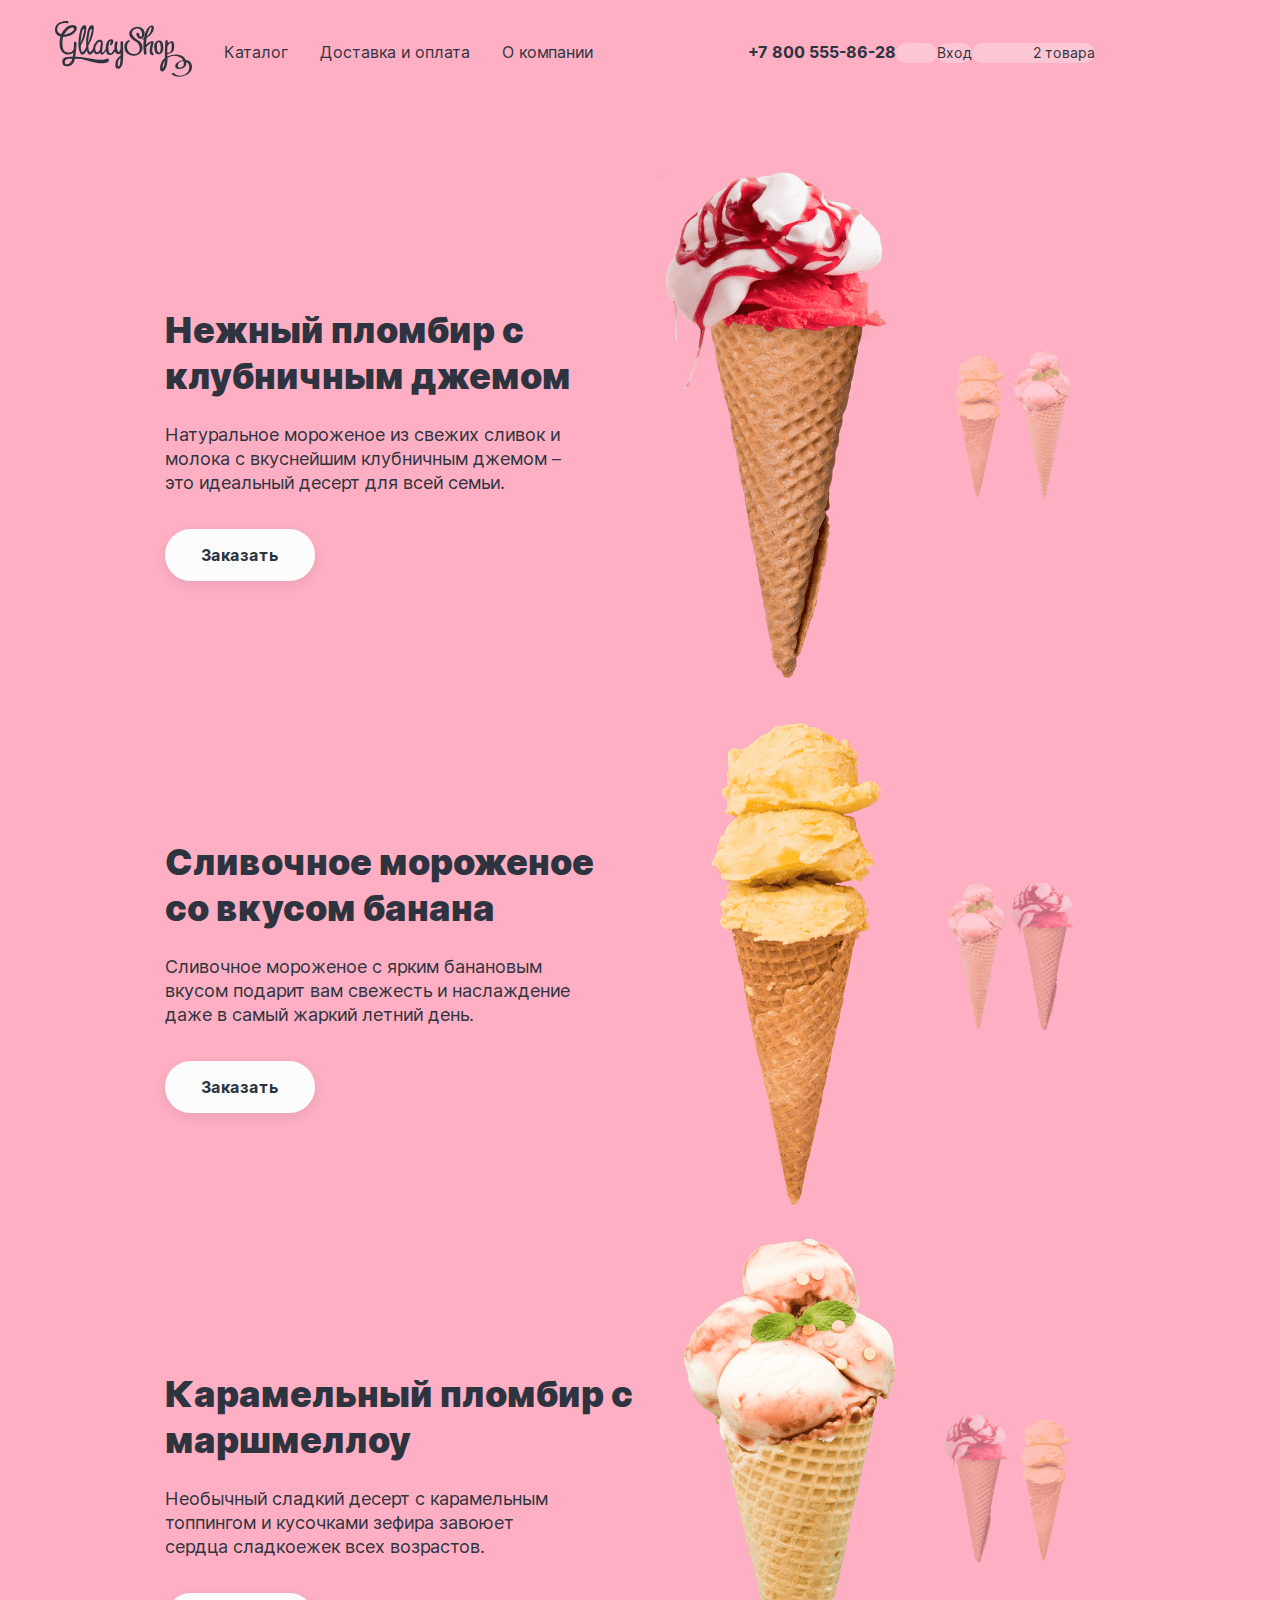
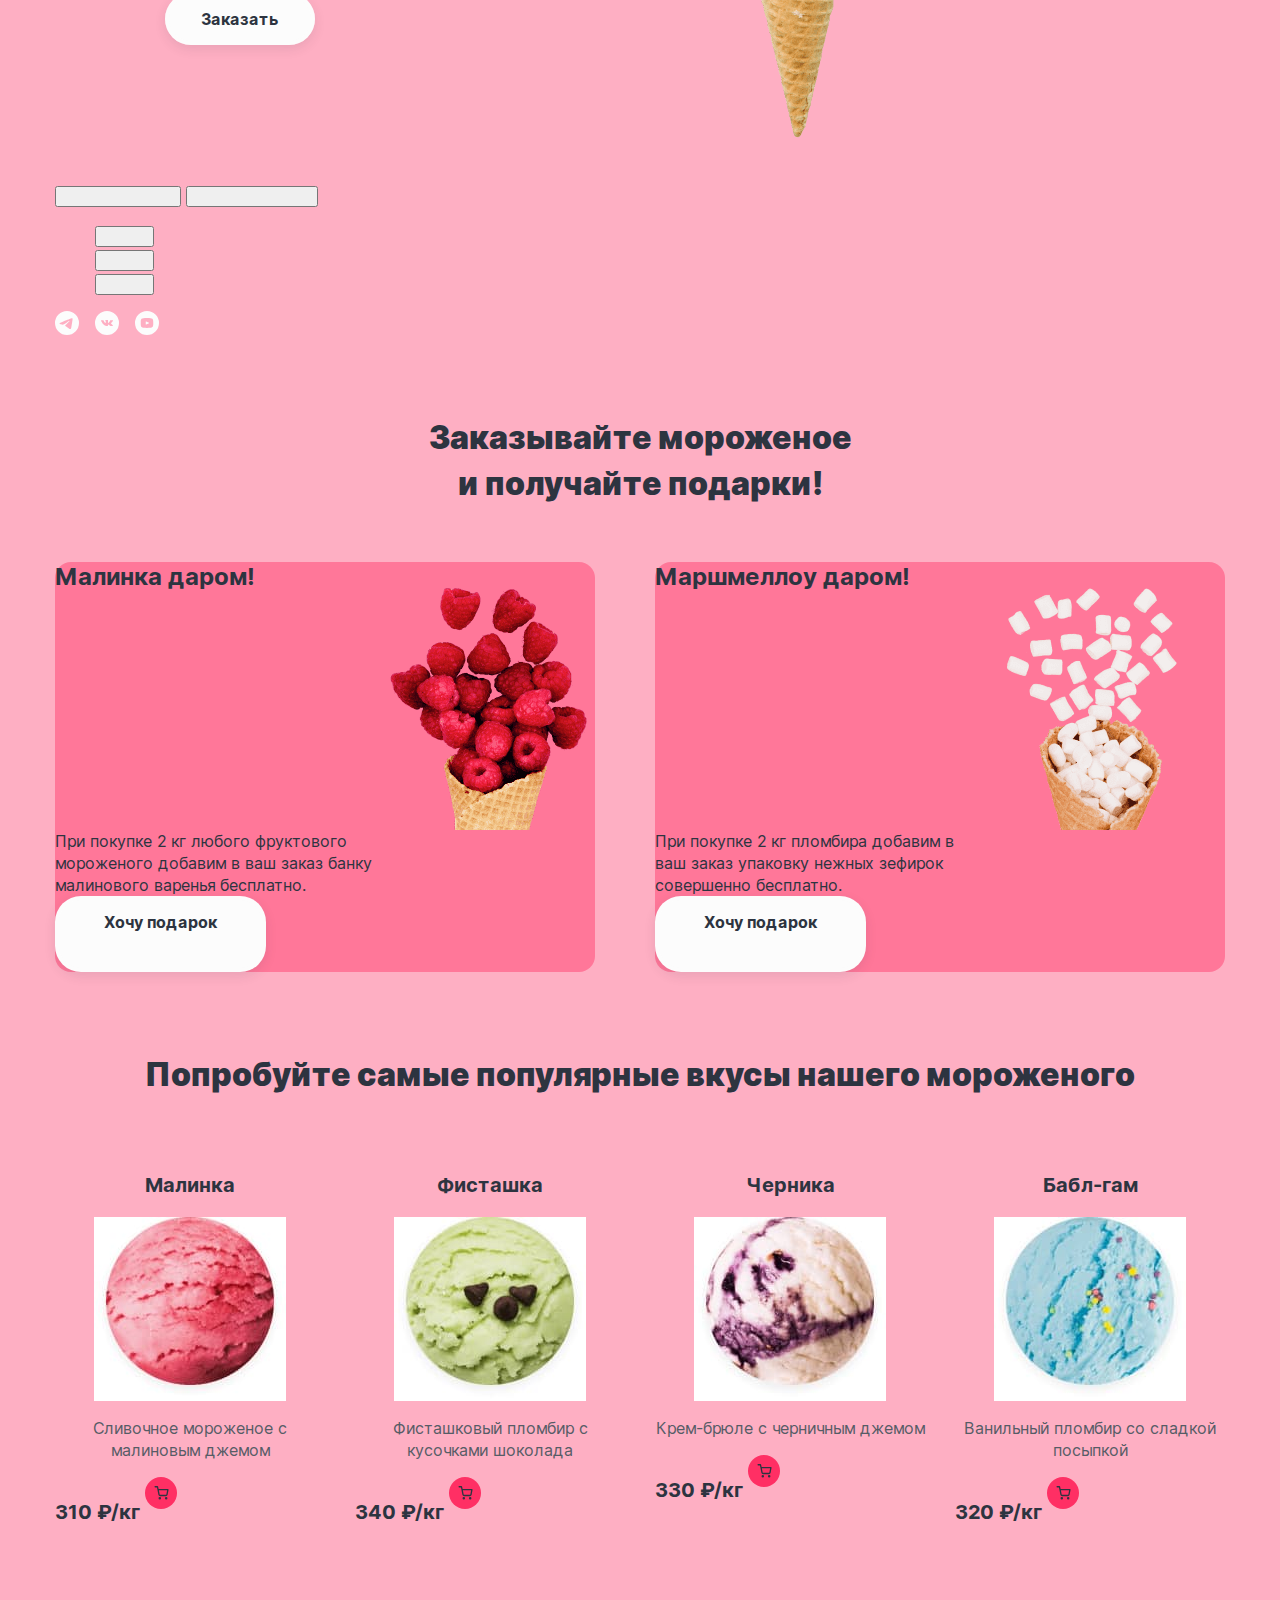
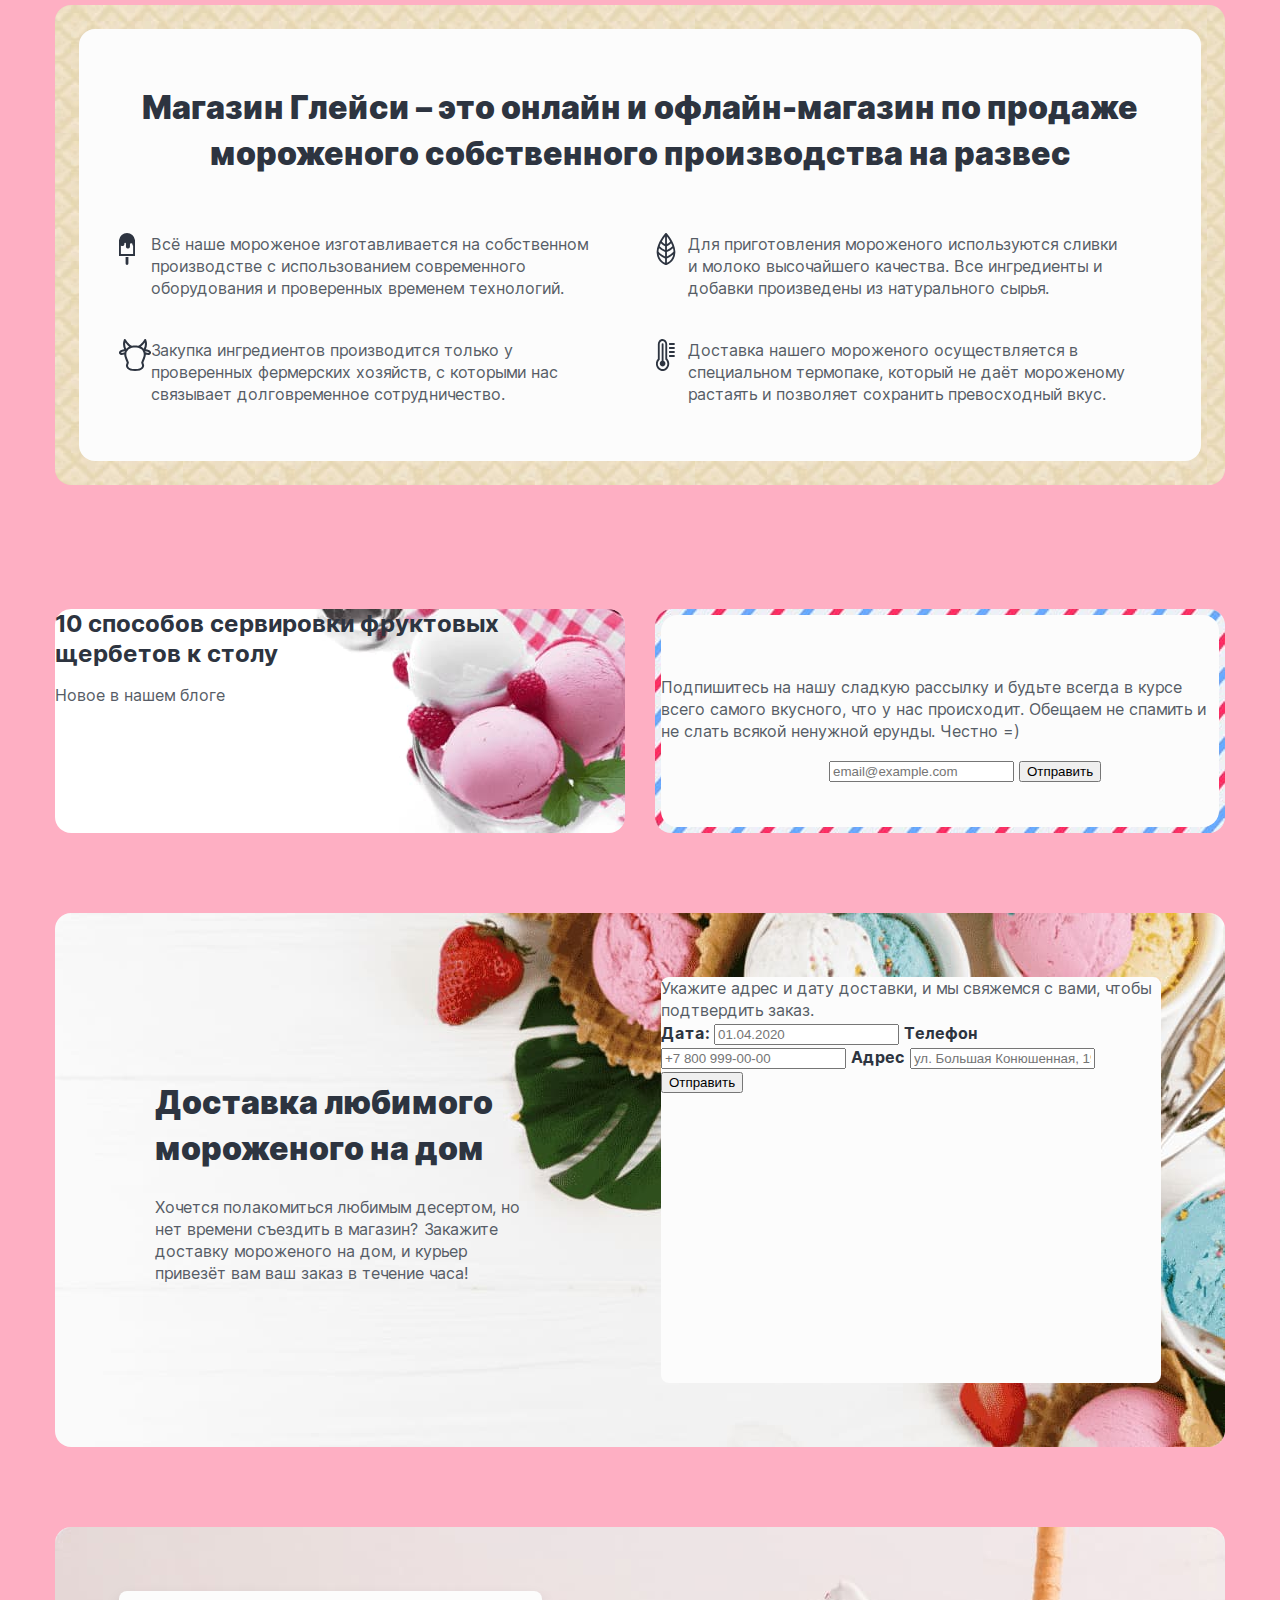
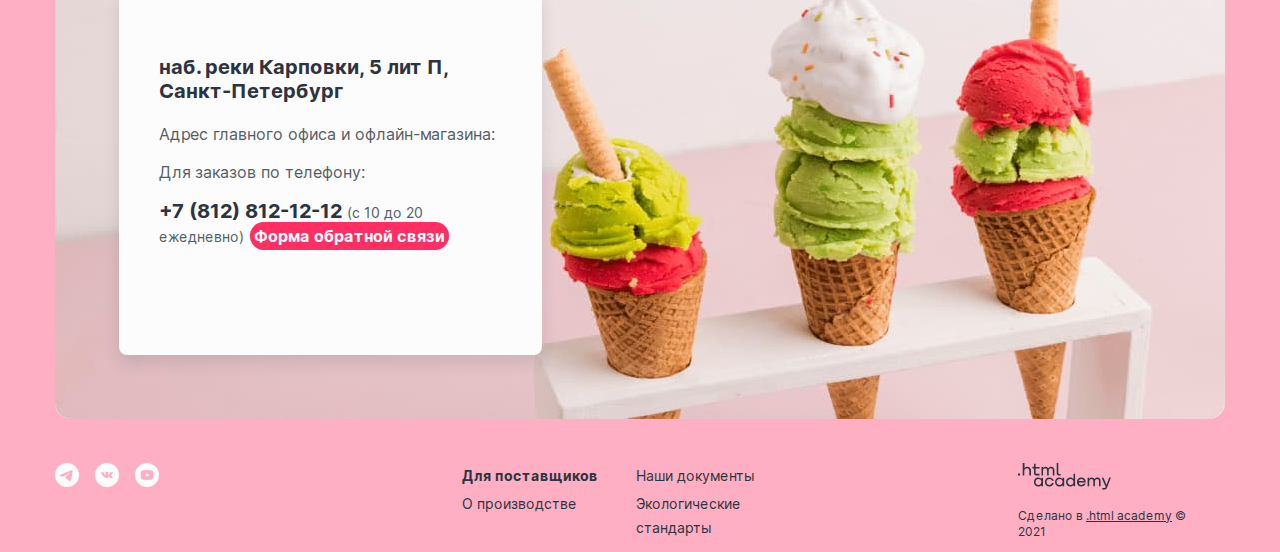
==== index.html @ a744c4bd "Merge pull request #6 from SofiaBolesta/master" ====
<!doctype html>
<html lang="ru">
<head>
  <meta charset="UTF-8">
  <meta name="viewport"
        content="width=device-width, user-scalable=no, initial-scale=1.0, maximum-scale=1.0, minimum-scale=1.0">
  <meta http-equiv="X-UA-Compatible" content="ie=edge">
  <link rel="stylesheet" href="css/styles.css">
  <title>Главная страница магазина мороженого Глейси</title>
</head>
<body class="bg-blue bg-yellow">
  <header class="main-header">
    <nav class="main-nav">
      <a class="logo">
        <img src="images/logotip.svg" width="137" height="56" alt="Логотип магазина мороженого Глейси">
      </a>
      <ul class="site-navigation-list">
        <li class="site-navigation-item">
          <a class="navigation-link" href="catalog.html">Каталог</a>
        </li>
        <li class="site-navigation-item">
          <a class="navigation-link" href="faq.html">Доставка и оплата</a>
        </li>
        <li class="site-navigation-item">
          <a class="navigation-link" href="about.html">О компании</a>
        </li>
      </ul>
      <ul class="site-navigation-list navigation-user">
        <li class="navigation-user-item">
          <a class="company-phone" href="tel:+78005558628">+7 800 555-86-28</a>
        </li>
        <li class="navigation-user-item">
          <a class="navigation-user-link" href="#">
            <span class="visually-hidden">Поиск</span>
          </a>
        </li>
        <li class="navigation-user-item">
          <a class="navigation-user-link" href="#">Вход</a>
        </li>
        <li class="navigation-user-item">
          <a class="navigation-user-link" href="#">
            <span class="visually-hidden">Корзина</span>
            2 товара
          </a>
        </li>
      </ul>
    </nav>
  </header>
  <main class="main-container main-index">
    <div class="page-container">
      <h1 class="visually-hidden">Магазин мороженого Глейси</h1>
      <section class="promo">
        <ul class="slider-list">
          <li class="slider-item">
            <div class="slider-container-slogan">
              <h2 class="slider-title">Нежный пломбир с клубничным джемом</h2>
              <p class="slider-text">Натуральное мороженое из свежих сливок
                и молока с вкуснейшим клубничным джемом – это идеальный десерт для всей семьи.</p>
              <a class="button-link button-order" href="#">Заказать</a>
            </div>
            <div class="slider-container-images">
              <!--<div class="image-container">-->
              <img src="images/slider/strawberry-ice-cream-slider-big.png" width="306" height="507" alt="Клубничное мороженое собственного приготовления">
              <img src="images/slider/banana-ice-cream-slider-small.png" width="66" height="150" alt="Сливочное мороженое со вкусом банана собственного приготовления">
              <img src="images/slider/caramel-ice-cream-slider-small.png" width="66" height="150" alt="Карамельный пломбир с маршмеллоу собственного приготовления">
            </div>
          </li>
          <li class="slider-item">
            <div class="slider-container-slogan">
              <h2 class="slider-title">Сливочное мороженое со вкусом банана</h2>
              <p class="slider-text">Сливочное мороженое с ярким банановым вкусом подарит вам
                свежесть и наслаждение даже в самый жаркий летний день.</p>
              <a class="button-link button-order" href="#">Заказать</a>
            </div>
            <div class="slider-container-images">
              <img src="images/slider/banana-ice-cream-slider-big.png" width="306" height="507" alt="Сливочное мороженое со вкусом банана собственного приготовления">
              <img src="images/slider/caramel-ice-cream-slider-small.png" width="66" height="150" alt="Карамельный пломбир с маршмеллоу собственного приготовления">
              <img src="images/slider/strawberry-ice-cream-slider-small.png" width="66" height="150" alt="Клубничное мороженое собственного приготовления">
            </div>
          </li>
          <li class="slider-item">
            <div class="slider-container-slogan">
              <h2 class="slider-title">Карамельный пломбир с маршмеллоу</h2>
              <p class="slider-text">Необычный сладкий десерт с карамельным топпингом и кусочками зефира
                завоюет сердца сладкоежек всех возрастов.</p>
              <a class="button-link button-order" href="#">Заказать</a>
            </div>
            <div class="slider-container-images">
              <img src="images/slider/caramel-ice-cream-slider-big.png" width="306" height="507" alt="Карамельный пломбир с маршмеллоу собственного приготовления">
              <img src="images/slider/strawberry-ice-cream-slider-small.png" width="66" height="150" alt="Клубничное мороженое собственного приготовления">
              <img src="images/slider/banana-ice-cream-slider-small.png" width="66" height="150" alt="Сливочное мороженое со вкусом банана собственного приготовления">
            </div>
          </li>
        </ul>
        <div class="container-button-slider">
          <button class="slider-button button-next" type="button">
            <span class="visually-hidden">Следующее фото</span>
          </button>
          <button class="slider-button button-prev" type="button">
            <span class="visually-hidden">Предыдущее фото</span>
          </button>
        </div>
        <ol class="slider-pagination">
          <li class="slider-pagination-item">
            <button class="slider-pagination-button slider-pagination-button-current" type="button">
              <span class="visually-hidden">1 фото</span>
            </button>
          </li>
          <li class="slider-pagination-item">
            <button class="slider-pagination-button" type="button">
              <span class="visually-hidden">2 фото</span>
            </button>
          </li>
          <li class="slider-pagination-item">
            <button class="slider-pagination-button" type="button">
              <span class="visually-hidden">3 фото</span>
            </button>
          </li>
        </ol>
        <ul class="social-links-list">
          <li class="social-links-item">
            <a href="https://t.me/htmlacademy">
              <span class="visually-hidden">Телеграмм</span>
            </a>
          </li>
          <li class="social-links-item">
            <a href="https://vk.com/htmlacademy">
              <span class="visually-hidden">Вконтакте</span>
            </a>
          </li>
          <li class="social-links-item">
            <a href="https://www.youtube.com/user/htmlacademyru">
              <span class="visually-hidden">Youtube</span>
            </a>
          </li>
        </ul>
      </section>
      <section class="discounts">
        <h2 class="discounts-title">Заказывайте мороженое и получайте подарки!</h2>
        <ul class="discounts-list">
          <li class="discounts-item">
            <h3 class="discounts-subtitle">Малинка даром!</h3>
            <img class="discounts-image" src="images/discounts/raspberry-in-a-cone.png" width="219" height="268" alt="Малина в рожке">
            <p class="discounts-text">При покупке 2 кг любого фруктового мороженого добавим в ваш заказ банку малинового варенья бесплатно.</p>
            <a class="button-link button-order" href="#">Хочу подарок</a>
          </li>
          <li class="discounts-item">
            <h3 class="discounts-subtitle">Маршмеллоу даром!</h3>
            <img src="images/discounts/marshmallow-in-a-cone.png" width="219" height="268" alt="Малина в рожке">
            <p class="discounts-text">При покупке 2 кг пломбира добавим в ваш заказ упаковку нежных зефирок совершенно бесплатно.</p>
            <a class="button-link button-order" href="#">Хочу подарок</a>
          </li>
        </ul>
      </section>
      <section class="catalog-popular-flavors">
        <h2 class="catalog-popular-flavors-title">Попробуйте самые популярные вкусы нашего мороженого</h2>
        <ul class="catalog-popular-flavors-list">
          <li class="catalog-populars-flavors-item">
            <a class="catalog-populars-flavors-item-card" href="catalog.html">
              <h3 class="catalog-popular-flavors-subtitle">Малинка</h3>
              <img src="images/catalog/raspberry-ice-cream.jpg" width="192" height="184" alt="Малиновое мороженое">
              <p class="catalog-popular-flavors-text">Сливочное мороженое с малиновым джемом</p>
              <b class="catalog-popular-flavors-prices">310 ₽/кг</b>
            </a>
            <a class="icon-basket" href="#">
              <span class="visually-hidden">В корзину</span>
            </a>
          </li>
          <li class="catalog-populars-flavors-item">
            <a class="catalog-populars-flavors-item-card" href="catalog.html">
              <h3 class="catalog-popular-flavors-subtitle">Фисташка</h3>
              <img src="images/catalog/pistachio-ice-cream.jpg" width="192" height="184" alt="Фисташковое мороженое">
              <p class="catalog-popular-flavors-text">Фисташковый пломбир с кусочками шоколада</p>
              <b class="catalog-popular-flavors-prices">340 ₽/кг</b>
            </a>
            <a class="icon-basket" href="#">
              <span class="visually-hidden">В корзину</span>
            </a>
          </li>
          <li class="catalog-populars-flavors-item">
            <a class="catalog-populars-flavors-item-card" href="catalog.html">
              <h3 class="catalog-popular-flavors-subtitle">Черника</h3>
              <img src="images/catalog/blueberry-ice-cream.jpg" width="192" height="184" alt="Черничное мороженое">
              <p class="catalog-popular-flavors-text">Крем-брюле с черничным джемом</p>
              <b class="catalog-popular-flavors-prices">330 ₽/кг</b>
            </a>
            <a class="icon-basket" href="#">
              <span class="visually-hidden">В корзину</span>
            </a>
          </li>
          <li class="catalog-populars-flavors-item">
            <a class="catalog-populars-flavors-item-card" href="catalog.html">
              <h3 class="catalog-popular-flavors-subtitle">Бабл-гам</h3>
              <img src="images/catalog/bubblegum-ice-cream.jpg" width="192" height="184" alt="Бабл-гам мороженое">
              <p class="catalog-popular-flavors-text">Ванильный пломбир со сладкой посыпкой</p>
              <b class="catalog-popular-flavors-prices">320 ₽/кг</b>
            </a>
            <a class="icon-basket" href="#">
              <span class="visually-hidden">В корзину</span>
            </a>
          </li>
        </ul>
      </section>
      <section class="advantages">
        <div class="advantages-substrate">
          <h2 class="advantages-title">Магазин Глейси – это онлайн и офлайн-магазин по продаже мороженого собственного производства на развес</h2>
          <ul class="advantages-list">
            <li class="advantages-item">
              <p class="advantages-text">Всё наше мороженое изготавливается на собственном производстве
                с использованием современного оборудования и проверенных временем технологий.</p>
            </li>
            <li class="advantages-item">
              <p class="advantages-text">Для приготовления мороженого используются сливки и молоко высочайшего качества. Все ингредиенты
                и добавки произведены из натурального сырья.</p>
            </li>
            <li class="advantages-item">
              <p class="advantages-text">Закупка ингредиентов производится только
                у проверенных фермерских хозяйств, с которыми
                нас связывает долговременное сотрудничество.</p>
            </li>
            <li class="advantages-item">
              <p class="advantages-text">Доставка нашего мороженого осуществляется в специальном термопаке,
                который не даёт мороженому растаять и позволяет сохранить превосходный вкус.</p>
            </li>
          </ul>
        </div>
      </section>
      <section class="news">
        <h2 class="visually-hidden">Новости и подписка</h2>
        <div class="news-container">
          <article class="blog">
            <a class="article-title" href="#">10 способов сервировки фруктовых щербетов к столу</a>
            <p class="article-text">Новое в нашем блоге</p>
          </article>
          <section class="news-subscribe">
            <div class="news-subscribe-container">
              <h3 class="visually-hidden">Подписка</h3>
              <p class="news-subscribe-text">Подпишитесь на нашу сладкую рассылку и будьте всегда
                в курсе всего самого вкусного, что у нас происходит. Обещаем не спамить и не слать всякой ненужной ерунды. Честно =)</p>
              <form id="news-subscribe-form" action="https://echo.htmlacademy.ru/" method="post">
                <label for="subscribe-form-email" class="visually-hidden">Введите ваш E-mail</label>
                <input type="Email" name="subscribe-form-email"
                       id="subscribe-form-email" placeholder="email@example.com">
                <button class="button-form" type="submit">Отправить</button>
              </form>
            </div>
          </section>
        </div>
      </section>
      <section class="delivery">
        <div class="delivery-container">
          <div class="delivery-container-slogan">
            <h2 class="delivery-title">Доставка любимого мороженого на дом</h2>
            <p class="delivery-text">Хочется полакомиться любимым десертом,
              но нет времени съездить в магазин? Закажите
              доставку мороженого на дом, и курьер
              привезёт вам ваш заказ в течение часа!</p>
          </div>
          <section class="delivery-form">
            <h2 class="visually-hidden">Доставка</h2>
            <div class="delivery-form-container">
              <p class="delivery-text">Укажите адрес и дату доставки, и мы свяжемся с вами, чтобы подтвердить заказ.</p>
              <form id="delivery-forms" action="https://echo.htmlacademy.ru/" method="post">
                <label for="delivery-form-date">Дата:</label>
                <input type="text" name="delivery-form-date"
                       id="delivery-form-date" placeholder="01.04.2020">
                <label for="delivery-form-phone">Телефон</label>
                <input type="text" name="delivery-form-phone"
                       id="delivery-form-phone" placeholder="+7 800 999-00-00">
                <label for="delivery-form-address">Адрес</label>
                <input type="text" name="delivery-form-address"
                       id="delivery-form-address" placeholder="ул. Большая Конюшенная, 19/8">
                <button class="button-form" type="submit">Отправить</button>
              </form>
            </div>
          </section>
        </div>
      </section>
      <section class="contacts">
        <div class="contacts-container">
          <h2 class="visually-hidden">Контакты</h2>
          <h3 class="contacts-address-title">наб. реки Карповки, 5 лит П, Санкт-Петербург</h3>
          <p class="contacts-text">Адрес главного офиса и офлайн-магазина:</p>
          <p class="contacts-text">Для заказов по телефону:</p>
          <a class="contacts-phone" href="tel:+78128121212">+7 (812) 812-12-12</a>
          <span class="working-hours">(с 10 до 20 ежедневно)</span>
          <a class="button-form-link" href="#">Форма обратной связи</a>
        </div>
      </section>
    </div>
  </main>
  <footer class="main-footer">
    <ul class="social-links-list">
      <li class="social-links-item">
        <a class="social-links" href="https://t.me/htmlacademy">
          <span class="visually-hidden">Телеграмм</span>
        </a>
      </li>
      <li class="social-links-item">
        <a class="social-links" href="https://vk.com/htmlacademy">
          <span class="visually-hidden">Вконтакте</span>
        </a>
      </li>
      <li class="social-links-item">
        <a class="social-links" href="https://www.youtube.com/user/htmlacademyru">
          <span class="visually-hidden">Youtube</span>
        </a>
      </li>
    </ul>
    <ul class="footer-navigation-list">
      <li class="footer-navigation-item footer-navigation-item-current">
        <a class="footer-navigation-link-current" href="#">Для поставщиков</a>
      </li>
      <li class="footer-navigation-item">
        <a class="footer-navigation-link" href="#">Наши документы</a>
      </li>
      <li class="footer-navigation-item">
        <a class="footer-navigation-link" href="#">О производстве</a>
      </li>
      <li class="footer-navigation-item">
        <a class="footer-navigation-link" href="#">Экологические стандарты</a>
      </li>
    </ul>
    <div class="container-copyright">
      <a href="https://htmlacademy.ru/">
        <img src="images/footer/logo_htmlacademy.svg" alt="Логотип HTMLАкадемии">
      </a>
      <p class="copyright">Сделано в <a href="https://htmlacademy.ru/">.html academy</a> © 2021</p>
    </div>
  </footer>
</body>
</html>
---- css/styles.css ----
@font-face {
  font-family: Inter;
  font-style: normal;
  font-weight: 400;
  src: url("../fonts/inter-400.woff2") format("woff2");
  font-display: swap;
}
@font-face {
  font-family: Inter;
  font-style: normal;
  font-weight: 700;
  src: url("../fonts/inter-700.woff2") format("woff2");
  font-display: swap;
}
@font-face {
  font-family: Inter;
  font-style: normal;
  font-weight: 900;
  src: url("../fonts/inter-900.woff2") format("woff2");
  font-display: swap;
}
/*.bg-blue {
  font-family: Inter, sans-serif;
  font-size: 16px;
  line-height: 24px;
  color: #2D3440;
  background-color: #69A9FF;
}
.bg-yellow {
  font-family: Inter, sans-serif;
  font-size: 16px;
  line-height: 24px;
  color: #2D3440;
  background-color: #FCC850;
}*/
.html {
  height: 100%;
}
body {
  margin: 0;
  display: flex;
  flex-direction: column;
  min-height: 100%;
  font-family: Inter, sans-serif;
  font-size: 16px;
  line-height: 24px;
  color: #2D3440;
  background-color: #FEAFC3;
}
.visually-hidden {
  visibility: hidden;
}
li {
  list-style-type: none;
}

/* header */

.main-nav {
  display: flex;
  width: 1170px;
  min-height: 104px;
  margin: 0 auto;
  align-items: center;
}
.logo {
  display: inline-block;
  margin-right: 16px;
}
.site-navigation-list {
  display: flex;
  min-width: 540px;
  max-width: 416px;
  flex-wrap: wrap;
  margin-bottom: 16px;
  padding: 0;
 }
.site-navigation-item {
  padding: 8px 16px;
}
/*.site-navigation-item:nth-child(4n) {
  margin-left: 16px;
}*/
.navigation-link {
  font-family: Inter, sans-serif;
  font-weight: 400;
  line-height: 20px;
  color: inherit;
  text-decoration: none;
  text-align: center;
}
/*.site-navigation-item:first-child {
  margin-left: 16px;
}*/
.navigation-user {
  max-width: 480px;
  min-width: 431px;
  align-items: center;
}
.company-phone {
  display: inline-block;
  font-family: Inter, sans-serif;
  font-weight: 700;
  line-height: 20px;
  color: #2D3440;
  text-decoration: none;
  text-align: center;
  padding: 6px 0;
}
.navigation-user-link {
  display: inline-block;
  font-family: Inter, sans-serif;
  font-weight: 400;
  font-size: 14px;
  line-height: 20px;
  color: inherit;
  text-decoration: none;
  text-align: center;
  background: rgba(252, 252, 252, 0.3);
  border-radius: 27px;
  vertical-align: center;
  min-width: 32px;
}
/* main */

.main-container {
  flex-grow: 1;
}
.page-container {
  width: 1170px;
  margin: 0 auto;
}

/* slider секция promo */
.promo {
  min-height: 555px;
  margin-bottom: 80px;
}
.slider-item {
  display: flex;
}
.slider-container-slogan {
  padding: 136px 0 136px 70px;
}
.slider-title {
  font-weight: 900;
  font-size: 36px;
  line-height: 46px;
  width: 470px;
  min-height: 92px;
  margin: 0 2px 24px 0;
}
.slider-text {
  font-weight: 400;
  font-size: 18px;
  line-height: 24px;
  width: 414px;
  min-height: 72px;
  margin: 0 58px 48px 0;
}
.button-link {
  font-weight: 700;
  font-size: 16px;
  width: 139px;
  height: 44px;
  line-height: 20px;
  text-align: center;
  text-decoration: none;
  color: #2D3440;
  padding: 12px 32px;
}
.button-order {
  background: #FCFCFC;
  border-radius: 26px;
  border: 4px solid rgba(252, 252, 252, 0.4);
  box-shadow: 0 4px 12px rgba(45, 52, 64, 0.1);
}
.slider-container-images {
   display: flex;
   width: 630px;
   height: 507px;
   align-items: center;
/*   background: #FFCBD8;
   background-size: 312px 312px;*/
 }
/*.image-container {
  background: #FFCBD8;
  width: 312px;
  height: 312px;
}*/
/* секция discount */
.discounts-list {
  display: grid;
  grid-template-columns: repeat(2, 570px);
  grid-template-rows: minmax(268px, 1fr);
  column-gap: 30px;
  padding: 0;
  margin-bottom: 80px;
  margin-top: 0;
}
.discounts-title {
  font-weight: 900;
  font-size: 32px;
  line-height: 46px;
  text-align: center;
  min-width: 199px;
  min-height: 30px;
  margin: 0 368px 55px;
}
.discounts-item {
  display: grid;
  grid-template-columns: 328px 219px;
  grid-template-rows: minmax(30px, 1fr);
  background: #FF7799;
  border-radius: 16px;
}
.discounts-image {
  grid-column: 2;
  grid-row: 1/-1;
}
.discounts-item .button-order {
  grid-column: 1;
  grid-row: 3;
}
.discounts-item:not(:last-child) {
  margin-right: 30px;
}
.discounts-subtitle {
  grid-column: 1;
  grid-row: 1;
  font-weight: 700;
  font-size: 24px;
  line-height: 30px;
  margin: 0;
}
.discounts-text {
  grid-column: 1;
  grid-row: 2;
  font-weight: 400;
  font-size: 16px;
  line-height: 22px;
  margin: 0;
}

/* секция catalog-popular-flavors */
.catalog-popular-flavors-list {
  display: flex;
  padding: 0;
  margin-bottom: 80px;
}
.catalog-popular-flavors-title {
  font-weight: 900;
  font-size: 32px;
  line-height: 46px;
  text-align: center;
  margin-bottom: 55px;
  margin-top: 0;
}
.catalog-populars-flavors-item {
  width: 270px;
}
.catalog-populars-flavors-item:not(:last-child) {
  margin-right: 30px;
}
.catalog-populars-flavors-item-card > img {
  display: block;
  margin: 0 auto;
}
.catalog-populars-flavors-item-card {
  text-decoration: none;
  color: #2D3440;
  text-align: center;
}
.catalog-popular-flavors-subtitle {
  font-weight: 700;
  font-size: 20px;
  line-height: 24px;
}
.catalog-popular-flavors-text {
  font-weight: 400;
  font-size: 16px;
  line-height: 22px;
  color: #565C66;
}
.catalog-popular-flavors-prices {
  font-weight: 700;
  font-size: 20px;
  line-height: 24px;
}
.icon-basket {
  display: inline-block;
  width: 32px;
  height: 32px;
  background-color: #FF2F64;
  background-image: url(../images/navigation/basket-icon.svg);
  background-repeat: no-repeat;
  background-position: center;
  border-radius: 50px;
  margin-left: 110px;
}

/* секция advantages */
.advantages {
  display: flex;
  background: url(../images/background/advantage-bg.jpg) repeat;
  border-radius: 16px;
  margin-bottom: 80px;
  height: 480px;
}
.advantages-substrate {
  margin: 24px;
  background-color: #FCFCFC;
  border-radius: 16px;
  height: 432px;
}
.advantages-title {
  font-weight: 900;
  font-size: 32px;
  line-height: 46px;
  text-align: center;
  margin: 0;
  padding: 56px 0;
}
.advantages-list {
  display: grid;
  grid-template-columns: repeat(2, 505px);
  grid-template-rows: repeat(2, 1fr);
  gap: 40px 32px;
  padding-bottom: 56px;
  margin: 0;
  padding-left: 0;
  justify-content: center;
}
.advantages-item {
  display: flex;
  justify-content: space-around;
}
.advantages-item:first-child {
  background: url(../images/advantage/ice-crem.svg) no-repeat;
}
.advantages-item:nth-child(2) {
  background: url(../images/advantage/leaf.svg) no-repeat;
}
.advantages-item:nth-child(3) {
  background: url(../images/advantage/cow.svg) no-repeat;
}
.advantages-item:last-child {
  background: url(../images/advantage/thermometer.svg) no-repeat;
}
.advantages-text {
  font-weight: 400;
  font-size: 16px;
  line-height: 22px;
  color: #565C66;
  width: 442px;
  margin: 0;
}

/* секция news */
.news-container {
  display: flex;
  padding: 0;
  margin-bottom: 80px;
  margin-top: 0;
}
.blog {
  background: url(../images/background/news-bg.jpg) no-repeat;
  border-radius: 16px;
  width: 570px;
  height: 224px;
  margin-right: 30px;
}
.article-title {
  font-weight: 700;
  font-size: 24px;
  line-height: 30px;
  height: 212px;
  text-decoration: none;
  color: #2D3440;
}
.article-text {
  font-weight: 400;
  font-size: 16px;
  line-height: 20px;
  color: #565C66;
}
.news-subscribe {
  display: flex;
  background: url(../images/background/subscription-bg.jpg) no-repeat;
  border-radius: 16px;
  width: 570px;
}
.news-subscribe-container {
  background-color: #FCFCFC;
  width: 558px;
  margin: 6px;
  border-radius: 16px;
}
.news-subscribe-text {
  font-weight: 400;
  font-size: 16px;
  line-height: 22px;
  color: #565C66;
}

/* секция delivery */
.delivery {
  background: url(../images/background/delivery-bg.jpg) no-repeat;
  border-radius: 16px;
  margin-bottom: 80px;
}
.delivery-container {
  display: flex;
  justify-content: space-between;
}
.delivery-container-slogan {
  width: 371px;
  height: 92px;
  margin: 167px 135px 163px 100px;
}
.delivery-form-container {
  background-color: #FCFCFC;
  border-radius: 8px;
  width: 500px;
  height: 406px;
  margin: 0 64px 64px 0;
}
.delivery-title {
  font-weight: 900;
  font-size: 32px;
  line-height: 46px;
  margin: 0 0 24px 0;
}
.delivery-text {
  font-weight: 400;
  font-size: 16px;
  line-height: 22px;
  color: #565C66;
  margin: 0;
}
label {
  font-weight: 700;
  font-size: 16px;
  line-height: 20px;
}

/* секция contacts */
.contacts {
  display: flex;
  background: url(../images/background/feedback-bg.jpg) no-repeat;
  border-radius: 16px;
  margin-bottom: 44px;
}
.contacts-container {
  background-color: #FCFCFC;
  width: 343px;
  height: 364px;
  box-shadow: 0 8px 16px rgba(45, 52, 64, 0.12);
  border-radius: 8px;
  margin: 64px 0 64px 64px;
  padding: 0 40px;
}
.contacts-address-title {
  font-weight: 700;
  font-size: 20px;
  line-height: 24px;
}
.contacts-text {
  font-weight: 400;
  font-size: 16px;
  line-height: 22px;
  color: #565C66;
}
.contacts-phone {
  font-weight: 700;
  font-size: 20px;
  line-height: 24px;
  text-decoration: none;
  color: #2D3440;
}
.working-hours {
  font-weight: 400;
  font-size: 14px;
  line-height: 20px;
  color: #565C66;
}
.button-form-link {
  font-weight: 700;
  font-size: 16px;
  line-height: 20px;
  color: #FCFCFC;
  text-align: center;
  text-decoration: none;
  background: #FF2F64;
  border: 4px solid rgba(255, 47, 100, 0.3);
  border-radius: 26px;
}

/* footer */
.main-footer {
  display: grid;
  grid-template-columns: repeat(3, 1fr);
  grid-template-rows: 1fr;
  width: 1170px;
  margin: 0 auto;
  justify-self: start;
  gap: 200px;
}
.social-links-list {
  display: flex;
  width: 24px;
  height: 24px;
  margin: 0;
  padding: 0;
}
.social-links-item {
  width: 24px;
  height: 24px;
}
.social-links-item:not(:last-child) {
   margin-right: 16px;
}
.social-links {
  display: block;
  width: 24px;
  height: 24px;
}
.social-links-item:nth-child(1) {
  background: url(../images/social-icon/telegram.svg) no-repeat center;
}
.social-links-item:nth-child(2) {
  background: url(../images/social-icon/vk.svg) no-repeat center;
}
.social-links-item:nth-child(3) {
  background: url(../images/social-icon/youtube.svg) no-repeat center;
}
.footer-navigation-list {
  display: grid;
  grid-template-columns: 150px 182px;
  grid-template-rows: repeat(2, 20px);
  gap: 8px 24px;
  padding: 0;
  margin: 0;
}
.footer-navigation-link{
  font-weight: 400;
  font-size: 14px;
  line-height: 20px;
  color: #2D3440;
  text-decoration: none;
}
/*.footer-navigation-item-current {
  background: url(../images/footer/heart-black-icon-footer.svg) no-repeat left;
}*/
.footer-navigation-link-current {
  font-weight: 700;
  font-size: 14px;
  line-height: 20px;
  color: #2D3440;
  text-decoration: none;
}
.container-copyright {
  display:flex;
  flex-direction: column;
  width: 193px;
}
.copyright {
  font-weight: 400;
  font-size: 12px;
  line-height: 16px;
}
.copyright > a {
  color: #2D3440;
}

/* страница каталога */

.navigation-link-current {
  font-weight: 400;
  font-size: 16px;
  line-height: 20px;
  color: #FCFCFC;
  background: #FF4A78;
  border-radius: 30px;
}

/* main */

.breadcrumbs-link {
  font-weight: 700;
  font-size: 14px;
  line-height: 20px;
  text-decoration: none;
  color: #2D3440;
}
.breadcrumbs-active {
  border-bottom: 1px solid #2D3440;
}
.catalog-header-title {
  font-weight: 900;
  font-size: 32px;
  line-height: 46px;
}
.catalog-filter-title {
  font-weight: 400;
  font-size: 14px;
  line-height: 20px;
}
#catalog-filter-sorting {
  font-weight: 400;
  font-size: 14px;
  line-height: 20px;
  background: rgba(252, 252, 252, 0.3);
  border-radius: 20px;
  border: none;
}
.catalog-filter {
  margin-bottom: 45px;
}
.control {
  font-weight: 400;
  font-size: 14px;
  line-height: 20px;
}
.button {
  font-weight: 700;
  font-size: 14px;
  line-height: 20px;
}
.product-list {
  display: flex;
  width: 1170px;
  flex-wrap: wrap;
  margin: 0;
  padding: 0;
}
.product-card {
  display: flex;
  flex-direction: column;
  width: 270px;
}
.product-card:not(:nth-child(4n)) {
  margin: 0 30px 40px 0;
}
.product-card-link {
  display: block;
  margin: 0;
  padding: 0;
  width: 270px;
  color: #2D3440;
  text-decoration: none;
}
.product-picture {
  display: block;
  margin: 0 auto;
}
.icon-basket {
  margin: 0;
}
.product-card-subtitle {
  font-weight: 700;
  font-size: 20px;
  line-height: 24px;
  text-align: center;
  margin: 16px 0 8px 0;
}
.product-card-text {
  font-weight: 400;
  font-size: 16px;
  line-height: 22px;
  text-align: center;
  width: 190px;
  min-height: 44px;
  margin: 0 40px 16px 40px;
}
.prices-container {
  display: flex;
  width: 270px;
  justify-content: space-between;
}
.product-card-prices {
  font-weight: 700;
  font-size: 20px;
  line-height: 24px;
}
.pagination-show-more {
  font-weight: 700;
  font-size: 16px;
  line-height: 20px;
  color: #2D3440;
  text-decoration: none;
}
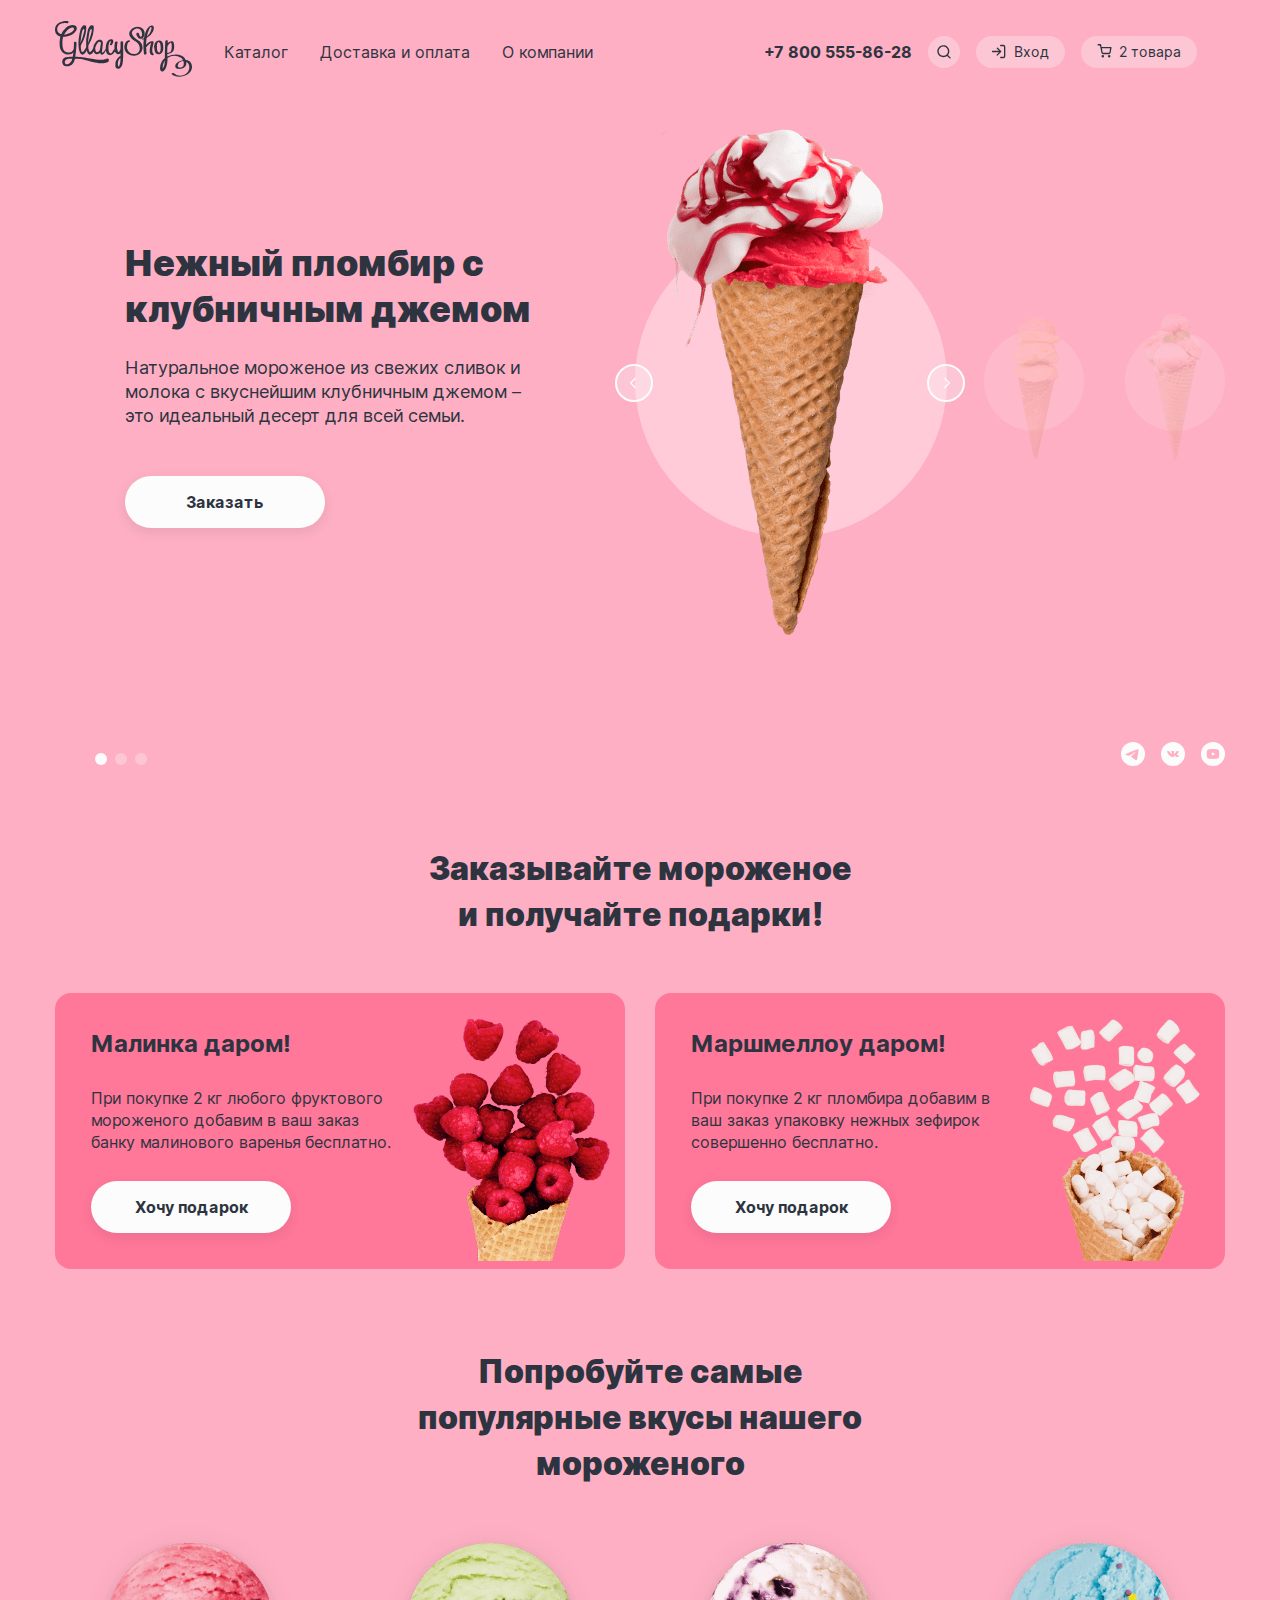
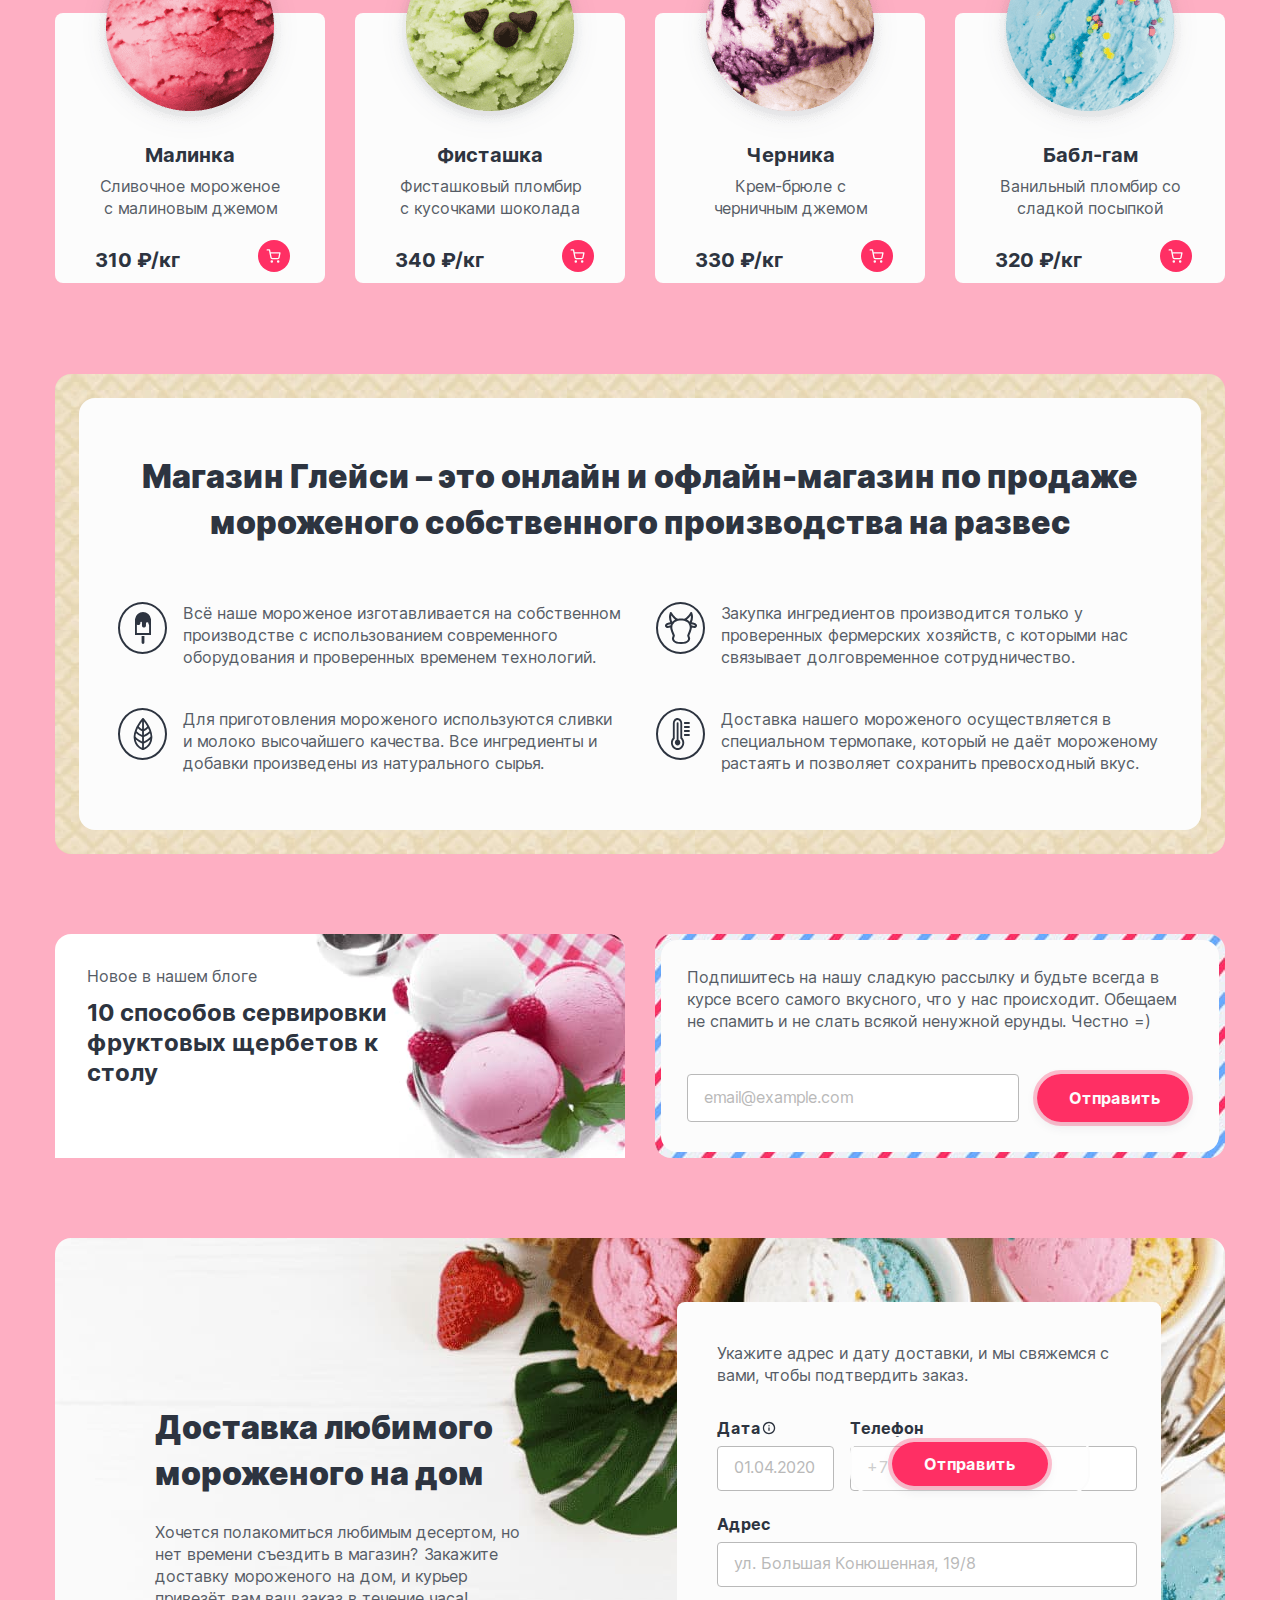
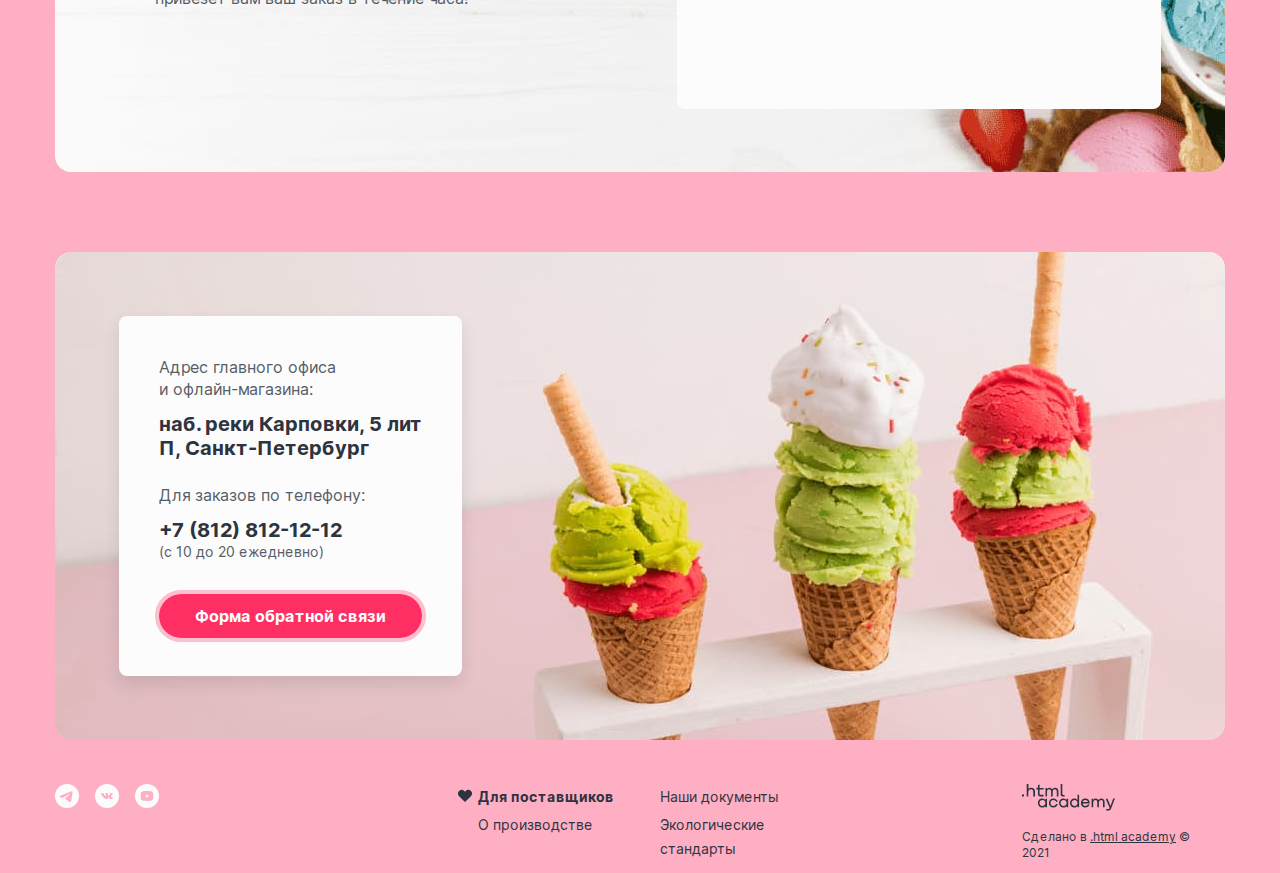
==== commit 1cdd72b5: "Merge pull request #7 from SofiaBolesta/master" ====
--- a/index.html
+++ b/index.html
@@ -30,16 +30,16 @@
           <a class="company-phone" href="tel:+78005558628">+7 800 555-86-28</a>
         </li>
         <li class="navigation-user-item">
-          <a class="navigation-user-link" href="#">
+          <a class="navigation-user-link navigation-user-link-search" href="#">
             <span class="visually-hidden">Поиск</span>
           </a>
         </li>
         <li class="navigation-user-item">
-          <a class="navigation-user-link" href="#">Вход</a>
+          <a class="navigation-user-link navigation-user-link-input" href="#">Вход</a>
         </li>
         <li class="navigation-user-item">
           <a class="navigation-user-link" href="#">
-            <span class="visually-hidden">Корзина</span>
+            <span class="visually-hidden navigation-user-link-basket">Корзина</span>
             2 товара
           </a>
         </li>
@@ -59,13 +59,18 @@
               <a class="button-link button-order" href="#">Заказать</a>
             </div>
             <div class="slider-container-images">
-              <!--<div class="image-container">-->
-              <img src="images/slider/strawberry-ice-cream-slider-big.png" width="306" height="507" alt="Клубничное мороженое собственного приготовления">
-              <img src="images/slider/banana-ice-cream-slider-small.png" width="66" height="150" alt="Сливочное мороженое со вкусом банана собственного приготовления">
-              <img src="images/slider/caramel-ice-cream-slider-small.png" width="66" height="150" alt="Карамельный пломбир с маршмеллоу собственного приготовления">
-            </div>
-          </li>
-          <li class="slider-item">
+              <div class="container-image-circle">
+                <img class="ice-cream-current" src="images/slider/strawberry-ice-cream-slider-big.png" width="306" height="507" alt="Клубничное мороженое собственного приготовления">
+              </div>
+              <div class="container-image-circle-two">
+                <img class="ice-cream-two" src="images/slider/banana-ice-cream-slider-small.png" width="66" height="150" alt="Сливочное мороженое со вкусом банана собственного приготовления">
+              </div>
+              <div class="container-image-circle-three">
+                <img class="ice-cream-three" src="images/slider/caramel-ice-cream-slider-small.png" width="66" height="150" alt="Карамельный пломбир с маршмеллоу собственного приготовления">
+              </div>
+            </div>
+          </li>
+          <!--<li class="slider-item">
             <div class="slider-container-slogan">
               <h2 class="slider-title">Сливочное мороженое со вкусом банана</h2>
               <p class="slider-text">Сливочное мороженое с ярким банановым вкусом подарит вам
@@ -73,9 +78,15 @@
               <a class="button-link button-order" href="#">Заказать</a>
             </div>
             <div class="slider-container-images">
-              <img src="images/slider/banana-ice-cream-slider-big.png" width="306" height="507" alt="Сливочное мороженое со вкусом банана собственного приготовления">
-              <img src="images/slider/caramel-ice-cream-slider-small.png" width="66" height="150" alt="Карамельный пломбир с маршмеллоу собственного приготовления">
-              <img src="images/slider/strawberry-ice-cream-slider-small.png" width="66" height="150" alt="Клубничное мороженое собственного приготовления">
+              <div class="container-image-circle">
+                <img class="ice-cream-current" src="images/slider/banana-ice-cream-slider-big.png" width="306" height="507" alt="Сливочное мороженое со вкусом банана собственного приготовления">
+              </div>
+              <div class="container-image-circle-two">
+                <img class="ice-cream-two" src="images/slider/caramel-ice-cream-slider-small.png" width="66" height="150" alt="Карамельный пломбир с маршмеллоу собственного приготовления">
+              </div>
+              <div class="container-image-circle-three">
+                <img class="ice-cream-three" src="images/slider/strawberry-ice-cream-slider-small.png" width="66" height="150" alt="Клубничное мороженое собственного приготовления">
+              </div>
             </div>
           </li>
           <li class="slider-item">
@@ -86,11 +97,17 @@
               <a class="button-link button-order" href="#">Заказать</a>
             </div>
             <div class="slider-container-images">
-              <img src="images/slider/caramel-ice-cream-slider-big.png" width="306" height="507" alt="Карамельный пломбир с маршмеллоу собственного приготовления">
-              <img src="images/slider/strawberry-ice-cream-slider-small.png" width="66" height="150" alt="Клубничное мороженое собственного приготовления">
-              <img src="images/slider/banana-ice-cream-slider-small.png" width="66" height="150" alt="Сливочное мороженое со вкусом банана собственного приготовления">
-            </div>
-          </li>
+              <div class="container-image-circle">
+                <img class="ice-cream-current" src="images/slider/caramel-ice-cream-slider-big.png" width="306" height="507" alt="Карамельный пломбир с маршмеллоу собственного приготовления">
+              </div>
+              <div class="container-image-circle-two">
+                <img class="ice-cream-two" src="images/slider/strawberry-ice-cream-slider-small.png" width="66" height="150" alt="Клубничное мороженое собственного приготовления">
+              </div>
+              <div class="container-image-circle-three">
+                <img class="ice-cream-three" src="images/slider/banana-ice-cream-slider-small.png" width="66" height="150" alt="Сливочное мороженое со вкусом банана собственного приготовления">
+              </div>
+            </div>
+          </li>-->
         </ul>
         <div class="container-button-slider">
           <button class="slider-button button-next" type="button">
@@ -117,19 +134,19 @@
             </button>
           </li>
         </ol>
-        <ul class="social-links-list">
+        <ul class="social-links-promo-list">
           <li class="social-links-item">
-            <a href="https://t.me/htmlacademy">
+            <a class="social-link" href="https://t.me/htmlacademy">
               <span class="visually-hidden">Телеграмм</span>
             </a>
           </li>
           <li class="social-links-item">
-            <a href="https://vk.com/htmlacademy">
+            <a class="social-link" href="https://vk.com/htmlacademy">
               <span class="visually-hidden">Вконтакте</span>
             </a>
           </li>
           <li class="social-links-item">
-            <a href="https://www.youtube.com/user/htmlacademyru">
+            <a class="social-link" href="https://www.youtube.com/user/htmlacademyru">
               <span class="visually-hidden">Youtube</span>
             </a>
           </li>
@@ -139,16 +156,20 @@
         <h2 class="discounts-title">Заказывайте мороженое и получайте подарки!</h2>
         <ul class="discounts-list">
           <li class="discounts-item">
-            <h3 class="discounts-subtitle">Малинка даром!</h3>
+            <div class="discounts-slogan">
+              <h3 class="discounts-subtitle">Малинка даром!</h3>
+              <p class="discounts-text">При покупке 2 кг любого фруктового мороженого добавим в ваш заказ банку малинового варенья бесплатно.</p>
+              <a class="button-link button-order" href="#">Хочу подарок</a>
+            </div>
             <img class="discounts-image" src="images/discounts/raspberry-in-a-cone.png" width="219" height="268" alt="Малина в рожке">
-            <p class="discounts-text">При покупке 2 кг любого фруктового мороженого добавим в ваш заказ банку малинового варенья бесплатно.</p>
-            <a class="button-link button-order" href="#">Хочу подарок</a>
           </li>
           <li class="discounts-item">
-            <h3 class="discounts-subtitle">Маршмеллоу даром!</h3>
+            <div class="discounts-slogan">
+              <h3 class="discounts-subtitle">Маршмеллоу даром!</h3>
+              <p class="discounts-text">При покупке 2 кг пломбира добавим в ваш заказ упаковку нежных зефирок совершенно бесплатно.</p>
+              <a class="button-link button-order" href="#">Хочу подарок</a>
+            </div>
             <img src="images/discounts/marshmallow-in-a-cone.png" width="219" height="268" alt="Малина в рожке">
-            <p class="discounts-text">При покупке 2 кг пломбира добавим в ваш заказ упаковку нежных зефирок совершенно бесплатно.</p>
-            <a class="button-link button-order" href="#">Хочу подарок</a>
           </li>
         </ul>
       </section>
@@ -157,47 +178,59 @@
         <ul class="catalog-popular-flavors-list">
           <li class="catalog-populars-flavors-item">
             <a class="catalog-populars-flavors-item-card" href="catalog.html">
-              <h3 class="catalog-popular-flavors-subtitle">Малинка</h3>
-              <img src="images/catalog/raspberry-ice-cream.jpg" width="192" height="184" alt="Малиновое мороженое">
-              <p class="catalog-popular-flavors-text">Сливочное мороженое с малиновым джемом</p>
+              <div class="catalog-container">
+                <h3 class="catalog-popular-flavors-subtitle">Малинка</h3>
+                <img class="catalog-pic" src="images/catalog/raspberry-ice-cream.png" width="192" height="184" alt="Малиновое мороженое">
+                <p class="catalog-popular-flavors-text">Сливочное мороженое с малиновым джемом</p>
+              </div>
               <b class="catalog-popular-flavors-prices">310 ₽/кг</b>
             </a>
-            <a class="icon-basket" href="#">
+            <a class="catalog-icon-basket" href="#">
               <span class="visually-hidden">В корзину</span>
             </a>
+            <div class="container-substrate"></div>
           </li>
           <li class="catalog-populars-flavors-item">
             <a class="catalog-populars-flavors-item-card" href="catalog.html">
-              <h3 class="catalog-popular-flavors-subtitle">Фисташка</h3>
-              <img src="images/catalog/pistachio-ice-cream.jpg" width="192" height="184" alt="Фисташковое мороженое">
-              <p class="catalog-popular-flavors-text">Фисташковый пломбир с кусочками шоколада</p>
+              <div class="catalog-container">
+                <h3 class="catalog-popular-flavors-subtitle">Фисташка</h3>
+                <img class="catalog-pic" src="images/catalog/pistachio-ice-cream.png" width="192" height="184" alt="Фисташковое мороженое">
+                <p class="catalog-popular-flavors-text">Фисташковый пломбир с кусочками шоколада</p>
+              </div>
               <b class="catalog-popular-flavors-prices">340 ₽/кг</b>
             </a>
-            <a class="icon-basket" href="#">
+            <a class="catalog-icon-basket" href="#">
               <span class="visually-hidden">В корзину</span>
             </a>
+            <div class="container-substrate"></div>
           </li>
           <li class="catalog-populars-flavors-item">
             <a class="catalog-populars-flavors-item-card" href="catalog.html">
-              <h3 class="catalog-popular-flavors-subtitle">Черника</h3>
-              <img src="images/catalog/blueberry-ice-cream.jpg" width="192" height="184" alt="Черничное мороженое">
-              <p class="catalog-popular-flavors-text">Крем-брюле с черничным джемом</p>
+              <div class="catalog-container">
+                <h3 class="catalog-popular-flavors-subtitle">Черника</h3>
+                <img class="catalog-pic" src="images/catalog/blueberry-ice-cream.png" width="192" height="184" alt="Черничное мороженое">
+                <p class="catalog-popular-flavors-text">Крем-брюле с черничным джемом</p>
+              </div>
               <b class="catalog-popular-flavors-prices">330 ₽/кг</b>
             </a>
-            <a class="icon-basket" href="#">
+            <a class="catalog-icon-basket" href="#">
               <span class="visually-hidden">В корзину</span>
             </a>
+            <div class="container-substrate"></div>
           </li>
           <li class="catalog-populars-flavors-item">
             <a class="catalog-populars-flavors-item-card" href="catalog.html">
-              <h3 class="catalog-popular-flavors-subtitle">Бабл-гам</h3>
-              <img src="images/catalog/bubblegum-ice-cream.jpg" width="192" height="184" alt="Бабл-гам мороженое">
-              <p class="catalog-popular-flavors-text">Ванильный пломбир со сладкой посыпкой</p>
+              <div class="catalog-container">
+                <h3 class="catalog-popular-flavors-subtitle">Бабл-гам</h3>
+                <img class="catalog-pic" src="images/catalog/bubblegum-ice-cream.png" width="192" height="184" alt="Бабл-гам мороженое">
+                <p class="catalog-popular-flavors-text">Ванильный пломбир со сладкой посыпкой</p>
+              </div>
               <b class="catalog-popular-flavors-prices">320 ₽/кг</b>
             </a>
-            <a class="icon-basket" href="#">
+            <a class="catalog-icon-basket" href="#">
               <span class="visually-hidden">В корзину</span>
             </a>
+            <div class="container-substrate"></div>
           </li>
         </ul>
       </section>
@@ -206,19 +239,23 @@
           <h2 class="advantages-title">Магазин Глейси – это онлайн и офлайн-магазин по продаже мороженого собственного производства на развес</h2>
           <ul class="advantages-list">
             <li class="advantages-item">
+              <p class="advantages-circle-ice-cream"></p>
               <p class="advantages-text">Всё наше мороженое изготавливается на собственном производстве
                 с использованием современного оборудования и проверенных временем технологий.</p>
             </li>
             <li class="advantages-item">
+              <p class="advantages-circle-leaf"></p>
               <p class="advantages-text">Для приготовления мороженого используются сливки и молоко высочайшего качества. Все ингредиенты
                 и добавки произведены из натурального сырья.</p>
             </li>
             <li class="advantages-item">
+              <p class="advantages-circle-cow"></p>
               <p class="advantages-text">Закупка ингредиентов производится только
                 у проверенных фермерских хозяйств, с которыми
                 нас связывает долговременное сотрудничество.</p>
             </li>
             <li class="advantages-item">
+              <p class="advantages-circle-thermometer"></p>
               <p class="advantages-text">Доставка нашего мороженого осуществляется в специальном термопаке,
                 который не даёт мороженому растаять и позволяет сохранить превосходный вкус.</p>
             </li>
@@ -259,18 +296,26 @@
           <section class="delivery-form">
             <h2 class="visually-hidden">Доставка</h2>
             <div class="delivery-form-container">
-              <p class="delivery-text">Укажите адрес и дату доставки, и мы свяжемся с вами, чтобы подтвердить заказ.</p>
+              <p class="delivery-form-text">Укажите адрес и дату доставки, и мы свяжемся с вами, чтобы подтвердить заказ.</p>
               <form id="delivery-forms" action="https://echo.htmlacademy.ru/" method="post">
-                <label for="delivery-form-date">Дата:</label>
-                <input type="text" name="delivery-form-date"
-                       id="delivery-form-date" placeholder="01.04.2020">
-                <label for="delivery-form-phone">Телефон</label>
-                <input type="text" name="delivery-form-phone"
-                       id="delivery-form-phone" placeholder="+7 800 999-00-00">
-                <label for="delivery-form-address">Адрес</label>
-                <input type="text" name="delivery-form-address"
-                       id="delivery-form-address" placeholder="ул. Большая Конюшенная, 19/8">
-                <button class="button-form" type="submit">Отправить</button>
+                <div class="delivery-form-containers data">
+                  <label for="delivery-form-date">Дата</label>
+                  <input type="text" name="delivery-form-date"
+                         id="delivery-form-date" placeholder="01.04.2020">
+                </div>
+                <div class="delivery-form-containers phone">
+                  <label for="delivery-form-phone">Телефон</label>
+                  <input type="text" name="delivery-form-phone"
+                         id="delivery-form-phone" placeholder="+7 800 999-00-00">
+                </div>
+                <div class="delivery-form-containers address">
+                  <label for="delivery-form-address">Адрес</label>
+                  <input type="email" name="delivery-form-address"
+                         id="delivery-form-address" placeholder="ул. Большая Конюшенная, 19/8">
+                </div>
+                <div class="delivery-form-containers button">
+                  <button class="button-form" type="submit">Отправить</button>
+                </div>
               </form>
             </div>
           </section>
@@ -280,8 +325,8 @@
         <div class="contacts-container">
           <h2 class="visually-hidden">Контакты</h2>
           <h3 class="contacts-address-title">наб. реки Карповки, 5 лит П, Санкт-Петербург</h3>
-          <p class="contacts-text">Адрес главного офиса и офлайн-магазина:</p>
-          <p class="contacts-text">Для заказов по телефону:</p>
+          <p class="contacts-text contacts-address-text">Адрес главного офиса и офлайн-магазина:</p>
+          <p class="contacts-text contacts-text-phone">Для заказов по телефону:</p>
           <a class="contacts-phone" href="tel:+78128121212">+7 (812) 812-12-12</a>
           <span class="working-hours">(с 10 до 20 ежедневно)</span>
           <a class="button-form-link" href="#">Форма обратной связи</a>
--- a/css/styles.css
+++ b/css/styles.css
@@ -48,7 +48,14 @@
   background-color: #FEAFC3;
 }
 .visually-hidden {
-  visibility: hidden;
+  position: absolute;
+  width: 1px;
+  height: 1px;
+  margin: -1px;
+  padding: 0;
+  border: 0;
+  clip: rect(0 0 0 0);
+  overflow: hidden;
 }
 li {
   list-style-type: none;
@@ -78,9 +85,6 @@
 .site-navigation-item {
   padding: 8px 16px;
 }
-/*.site-navigation-item:nth-child(4n) {
-  margin-left: 16px;
-}*/
 .navigation-link {
   font-family: Inter, sans-serif;
   font-weight: 400;
@@ -89,13 +93,9 @@
   text-decoration: none;
   text-align: center;
 }
-/*.site-navigation-item:first-child {
-  margin-left: 16px;
-}*/
-.navigation-user {
-  max-width: 480px;
-  min-width: 431px;
-  align-items: center;
+.navigation-user .navigation-user-link {
+  min-width: 32px;
+  min-height: 32px;
 }
 .company-phone {
   display: inline-block;
@@ -107,6 +107,15 @@
   text-align: center;
   padding: 6px 0;
 }
+.navigation-user-item {
+  margin-left: 16px;
+}
+.navigation-user-item:not(:first-child) {
+  background: rgba(252, 252, 252, 0.3);
+  border-radius: 27px;
+  min-width: 32px;
+  min-height: 32px;
+}
 .navigation-user-link {
   display: inline-block;
   font-family: Inter, sans-serif;
@@ -116,11 +125,23 @@
   color: inherit;
   text-decoration: none;
   text-align: center;
-  background: rgba(252, 252, 252, 0.3);
-  border-radius: 27px;
-  vertical-align: center;
+  vertical-align: middle;
+  padding: 6px 16px 6px 38px;
+  box-sizing: border-box;
   min-width: 32px;
-}
+  min-height: 32px;
+}
+.navigation-user-link-search {
+  background: url(../images/navigation/search.svg) no-repeat center;
+  padding: 0;
+}
+.navigation-user .navigation-user-item:nth-child(3) .navigation-user-link {
+  background: url(../images/navigation/input-icon.svg) no-repeat 16px 8px;
+}
+.navigation-user .navigation-user-item:nth-child(4) .navigation-user-link {
+  background: url(../images/navigation/basket-icon.svg) no-repeat 16px 8px;
+}
+
 /* main */
 
 .main-container {
@@ -136,8 +157,13 @@
   min-height: 555px;
   margin-bottom: 80px;
 }
+.slider-list {
+  margin: 0;
+  padding: 0;
+}
 .slider-item {
   display: flex;
+  justify-content: space-between;
 }
 .slider-container-slogan {
   padding: 136px 0 136px 70px;
@@ -154,20 +180,22 @@
   font-weight: 400;
   font-size: 18px;
   line-height: 24px;
-  width: 414px;
+  max-width: 414px;
   min-height: 72px;
   margin: 0 58px 48px 0;
 }
 .button-link {
-  font-weight: 700;
-  font-size: 16px;
-  width: 139px;
-  height: 44px;
+  display: block;
+  font-weight: 700;
+  font-size: 16px;
   line-height: 20px;
   text-align: center;
   text-decoration: none;
   color: #2D3440;
   padding: 12px 32px;
+  max-width: 200px;
+  min-height: 20px;
+  box-sizing: border-box;
 }
 .button-order {
   background: #FCFCFC;
@@ -175,19 +203,120 @@
   border: 4px solid rgba(252, 252, 252, 0.4);
   box-shadow: 0 4px 12px rgba(45, 52, 64, 0.1);
 }
+.container-image-circle {
+  display: flex;
+  width: 348px;
+  height: 554px;
+  justify-content: center;
+  align-items: center;
+}
 .slider-container-images {
    display: flex;
-   width: 630px;
-   height: 507px;
    align-items: center;
-/*   background: #FFCBD8;
-   background-size: 312px 312px;*/
- }
-/*.image-container {
-  background: #FFCBD8;
+   max-width: 630px;
+   max-height: 554px;
+}
+.slider-container-images:not(:last-child) {
+  padding-left: 37px;
+}
+.slider-container-images .container-image-circle:nth-child(1) {
+  background-color: #FFCBD8;
+  border-radius: 100%;
   width: 312px;
   height: 312px;
-}*/
+}
+.slider-container-images .container-image-circle-two {
+  background-color: #FFCBD8;
+  opacity: .4;
+  border-radius: 100%;
+  width: 100px;
+  height: 100px;
+  margin-left: 37px
+}
+.slider-container-images .container-image-circle-two .ice-cream-two {
+  background-position: center center;
+  margin-left: 17px;
+  margin-top: -20px;
+}
+.slider-container-images .container-image-circle-three {
+  background-color: #FFCBD8;
+  opacity: .4;
+  border-radius: 100%;
+  width: 100px;
+  height: 100px;
+  margin-left: 41px
+}
+.slider-container-images .container-image-circle-three .ice-cream-three {
+  background-position: center center;
+  margin-left: 15px;
+  margin-top: -20px;
+}
+.social-links-promo-list {
+  display: flex;
+  flex-direction: row;
+  flex-wrap: wrap;
+  justify-content: right;
+  min-width: 264px;
+  min-height: 24px;
+}
+.social-link {
+  display: inline-block;
+  font-weight: 400;
+  font-size: 14px;
+  line-height: 20px;
+  color: #2D3440;
+  text-decoration: none;
+  width: 24px;
+  height: 24px;
+}
+.slider-pagination {
+  display: flex;
+  max-height: 8px;
+}
+.slider-pagination-item {
+  margin: 0 8px 0 0;
+}
+.slider-pagination-button {
+  border-radius: 100px;
+  border: none;
+  width: 12px;
+  height: 12px;
+  margin-top: 35px;
+  background: #FCFCFC;
+  opacity: 0.3;
+}
+.slider-pagination-button-current {
+  opacity: 1;
+}
+.slider-pagination-button:active {
+  opacity: 1;
+}
+.container-button-slider {
+  display: flex;
+  justify-content: space-between;
+  width: 350px;
+  height: 38px;
+  margin: 0;
+  transform: translate(560px, -300px);
+}
+.slider-button{
+  width: 38px;
+  border-radius: 100%;
+  background-color: rgba(252, 252, 252, 0.3);
+  border: 2px solid #FCFCFC;
+}
+.button-next {
+  background-image: url(../images/slider/union.svg);
+  background-repeat: no-repeat;
+  background-position: 12px 11px;
+}
+.button-prev {
+  background-image: url(../images/slider/union.svg);
+  background-repeat: no-repeat;
+  background-position: 12px 11px;
+  transform: rotate(180deg);
+}
+
 /* секция discount */
 .discounts-list {
   display: grid;
@@ -208,63 +337,66 @@
   margin: 0 368px 55px;
 }
 .discounts-item {
-  display: grid;
-  grid-template-columns: 328px 219px;
-  grid-template-rows: minmax(30px, 1fr);
+  display: flex;
   background: #FF7799;
   border-radius: 16px;
 }
-.discounts-image {
-  grid-column: 2;
-  grid-row: 1/-1;
-}
-.discounts-item .button-order {
-  grid-column: 1;
-  grid-row: 3;
-}
-.discounts-item:not(:last-child) {
-  margin-right: 30px;
+.discounts-slogan {
+  padding: 36px 0 36px 36px;
 }
 .discounts-subtitle {
-  grid-column: 1;
-  grid-row: 1;
   font-weight: 700;
   font-size: 24px;
   line-height: 30px;
-  margin: 0;
+  margin: 0 0 28px 0;
 }
 .discounts-text {
-  grid-column: 1;
-  grid-row: 2;
   font-weight: 400;
   font-size: 16px;
   line-height: 22px;
-  margin: 0;
+  margin: 0 0 28px 0;
 }
 
 /* секция catalog-popular-flavors */
+.catalog-popular-flavors {
+  margin: 0 0 100px 0;
+}
 .catalog-popular-flavors-list {
   display: flex;
   padding: 0;
-  margin-bottom: 80px;
+  max-height: 331px;
 }
 .catalog-popular-flavors-title {
   font-weight: 900;
   font-size: 32px;
   line-height: 46px;
   text-align: center;
-  margin-bottom: 55px;
-  margin-top: 0;
+  margin: 0 auto 56px;
+  max-width: 527px;
+  min-height: 92px;
 }
 .catalog-populars-flavors-item {
-  width: 270px;
+  min-width: 270px;
+}
+.container-substrate {
+  position: relative;
+  z-index: -1;
+  background-color: #FCFCFC;
+  background-size: 270px 281px;
+  min-height: 270px;
+  transform: translateY(-260px);
+  border-radius: 8px;
 }
 .catalog-populars-flavors-item:not(:last-child) {
   margin-right: 30px;
 }
-.catalog-populars-flavors-item-card > img {
+.catalog-pic {
   display: block;
+  order: 1;
+  text-align: center;
   margin: 0 auto;
+  filter: drop-shadow(0px 4px 12px rgba(45, 52, 64, 0.1));
+  background-size: auto 168px;
 }
 .catalog-populars-flavors-item-card {
   text-decoration: none;
@@ -275,28 +407,38 @@
   font-weight: 700;
   font-size: 20px;
   line-height: 24px;
+  margin: 16px 0 8px 0;
+  order: 2;
+}
+.catalog-container {
+  display: flex;
+  flex-direction: column;
 }
 .catalog-popular-flavors-text {
   font-weight: 400;
   font-size: 16px;
   line-height: 22px;
   color: #565C66;
+  order: 3;
+  max-width: 190px;
+  margin: 0 auto 16px;
 }
 .catalog-popular-flavors-prices {
   font-weight: 700;
   font-size: 20px;
   line-height: 24px;
-}
-.icon-basket {
+  padding: 0 0 0 40px;
+}
+.catalog-icon-basket {
   display: inline-block;
   width: 32px;
   height: 32px;
   background-color: #FF2F64;
-  background-image: url(../images/navigation/basket-icon.svg);
+  background-image: url(../images/catalog/cart.svg);
   background-repeat: no-repeat;
   background-position: center;
   border-radius: 50px;
-  margin-left: 110px;
+  transform: translate(73px, 5px);
 }
 
 /* секция advantages */
@@ -311,7 +453,7 @@
   margin: 24px;
   background-color: #FCFCFC;
   border-radius: 16px;
-  height: 432px;
+  min-height: 432px;
 }
 .advantages-title {
   font-weight: 900;
@@ -323,7 +465,7 @@
 }
 .advantages-list {
   display: grid;
-  grid-template-columns: repeat(2, 505px);
+  grid-template-columns: repeat(2, 506px);
   grid-template-rows: repeat(2, 1fr);
   gap: 40px 32px;
   padding-bottom: 56px;
@@ -333,26 +475,50 @@
 }
 .advantages-item {
   display: flex;
-  justify-content: space-around;
-}
-.advantages-item:first-child {
-  background: url(../images/advantage/ice-crem.svg) no-repeat;
+  min-height: 66px;
+}
+.advantages-circle-ice-cream {
+  border: 2px solid #2D3440;
+  border-radius: 100%;
+  width: 48px;
+  height: 48px;
+  margin: 0 16px 0 0;
+  background: url(../images/advantage/ice-crem.svg) no-repeat center;
+}
+.advantages-circle-leaf {
+  border: 2px solid #2D3440;
+  border-radius: 50%;
+  width: 48px;
+  height: 48px;
+  margin: 0 16px 0 0;
+  background: url(../images/advantage/leaf.svg) no-repeat center;
+}
+.advantages-circle-cow {
+  border: 2px solid #2D3440;
+  border-radius: 50%;
+  width: 48px;
+  height: 48px;
+  margin: 0 16px 0 0;
+  background: url(../images/advantage/cow.svg) no-repeat center;
+}
+.advantages-circle-thermometer {
+  border: 2px solid #2D3440;
+  border-radius: 50%;
+  width: 48px;
+  height: 48px;
+  margin: 0 16px 0 0;
+  background: url(../images/advantage/thermometer.svg) no-repeat center;
 }
 .advantages-item:nth-child(2) {
-  background: url(../images/advantage/leaf.svg) no-repeat;
-}
-.advantages-item:nth-child(3) {
-  background: url(../images/advantage/cow.svg) no-repeat;
-}
-.advantages-item:last-child {
-  background: url(../images/advantage/thermometer.svg) no-repeat;
+  grid-column: 1;
+  grid-row: 2;
 }
 .advantages-text {
   font-weight: 400;
   font-size: 16px;
   line-height: 22px;
   color: #565C66;
-  width: 442px;
+  max-width: 441px;
   margin: 0;
 }
 
@@ -360,51 +526,99 @@
 .news-container {
   display: flex;
   padding: 0;
+  max-height: 224px;
   margin-bottom: 80px;
   margin-top: 0;
 }
 .blog {
+  display: flex;
+  flex-direction: column;
   background: url(../images/background/news-bg.jpg) no-repeat;
   border-radius: 16px;
+  min-height: 224px;
   width: 570px;
-  height: 224px;
   margin-right: 30px;
+  padding: 32px 0 10px 32px;
 }
 .article-title {
+  display: inline-block;
   font-weight: 700;
   font-size: 24px;
   line-height: 30px;
-  height: 212px;
-  text-decoration: none;
-  color: #2D3440;
+  text-decoration: none;
+  color: #2D3440;
+  order: 2;
+  width: 300px;
+  min-height: 91px;
+  margin: 0;
 }
 .article-text {
   font-weight: 400;
   font-size: 16px;
   line-height: 20px;
   color: #565C66;
+  order: 1;
+  margin: 0 0 12px 0;
 }
 .news-subscribe {
   display: flex;
   background: url(../images/background/subscription-bg.jpg) no-repeat;
   border-radius: 16px;
   width: 570px;
+/*  padding: 32px 32px 34px 32px;*/
 }
 .news-subscribe-container {
   background-color: #FCFCFC;
   width: 558px;
   margin: 6px;
   border-radius: 16px;
+  padding: 26px 26px 28px 26px;
 }
 .news-subscribe-text {
   font-weight: 400;
   font-size: 16px;
   line-height: 22px;
   color: #565C66;
+  margin: 0 0 42px 0;
+  width: 506px;
+  min-height: 66px;
+}
+#news-subscribe-form {
+  display: grid;
+  grid-template-columns: 332px 152px;
+  grid-template-rows: 48px;
+  column-gap: 18px;
+}
+input {
+  border: 1px solid #B9B9B9;
+  border-radius: 4px;
+  padding: 14px 0 14px 16px;
+}
+input::placeholder {
+  font-family: Inter, sans-serif;
+  font-weight: 400;
+  font-size: 16px;
+  line-height: 20px;
+  color: #B9B9B9;
+}
+.button-form {
+  font-family: Inter, sans-serif;
+  font-weight: 700;
+  font-size: 16px;
+  line-height: 20px;
+  text-align: center;
+  color: #FCFCFC;
+  background: #FF2F64;
+  border: none;
+  outline: 4px solid rgba(255, 47, 100, 0.3);
+  box-shadow: 0 4px 12px rgba(45, 52, 64, 0.1);
+  border-radius: 26px;
+  box-sizing: border-box;
 }
 
 /* секция delivery */
 .delivery {
+  z-index: -1;
   background: url(../images/background/delivery-bg.jpg) no-repeat;
   border-radius: 16px;
   margin-bottom: 80px;
@@ -412,36 +626,96 @@
 .delivery-container {
   display: flex;
   justify-content: space-between;
+  max-height: 534px;
 }
 .delivery-container-slogan {
-  width: 371px;
-  height: 92px;
-  margin: 167px 135px 163px 100px;
-}
-.delivery-form-container {
-  background-color: #FCFCFC;
-  border-radius: 8px;
-  width: 500px;
-  height: 406px;
-  margin: 0 64px 64px 0;
+  min-width: 471px;
+  max-height: 534px;
+  padding: 167px 0 163px 100px;
 }
 .delivery-title {
   font-weight: 900;
   font-size: 32px;
   line-height: 46px;
   margin: 0 0 24px 0;
+  max-width: 356px;
+  min-height: 92px;
 }
 .delivery-text {
   font-weight: 400;
   font-size: 16px;
   line-height: 22px;
   color: #565C66;
-  margin: 0;
+  max-width: 371px;
+  min-height: 88px;
+  margin: 0;
+}
+.delivery-form-container {
+  display: grid;
+  grid-template-columns: 404px;
+  grid-template-rows: repeat(1, 1fr);
+  gap: 32px;
+  background-color: #FCFCFC;
+  border-radius: 8px;
+  height: 325px;
+  margin: 64px 64px 64px 0;
+  padding: 40px 40px 42px 40px;
+}
+#delivery-forms {
+  display: grid;
+  grid-template-columns: 117px 287px;
+  grid-template-rows: repeat(3, 76px);
+  width: 404px;
+  gap: 20px 16px;
+}
+.delivery-form-text {
+  font-weight: 400;
+  font-size: 16px;
+  line-height: 22px;
+  color: #565C66;
+  min-height: 44px;
+  margin: 0;
+}
+.delivery-form-containers {
+  display: flex;
+  flex-direction: column;
+}
+.date {
+  grid-row: 1;
+  grid-column: 1;
+}
+.button {
+  grid-column: span 2;
+  grid-row: 3;
+  justify-self: center;
+  align-self: center;
+}
+.button-form {
+  padding: 12px 32px;
+  box-sizing: border-box;
+}
+.phone {
+  display: flex;
+  flex-direction: column;
+  grid-row: 1;
+  grid-column: 2;
+}
+.address {
+  display: flex;
+  flex-direction: column;
+  grid-row: 2;
+  grid-column: span 2;
 }
 label {
   font-weight: 700;
   font-size: 16px;
   line-height: 20px;
+  min-width: 40px;
+  min-height: 20px;
+  margin: 0 0 8px 0;
+}
+label[for="delivery-form-date"] {
+  background: url(../images/required-field-form.svg) no-repeat 45px;
 }
 
 /* секция contacts */
@@ -452,24 +726,38 @@
   margin-bottom: 44px;
 }
 .contacts-container {
+  display: flex;
+  flex-direction: column;
   background-color: #FCFCFC;
-  width: 343px;
-  height: 364px;
+  max-width: 343px;
+  min-height: 300px;/*Здесь менять!!!*/
   box-shadow: 0 8px 16px rgba(45, 52, 64, 0.12);
   border-radius: 8px;
   margin: 64px 0 64px 64px;
-  padding: 0 40px;
+  padding: 40px 40px 20px 40px;
 }
 .contacts-address-title {
   font-weight: 700;
   font-size: 20px;
   line-height: 24px;
+  max-width: 263px;
+  order: 2;
+  margin: 0 0 24px 0;
 }
 .contacts-text {
   font-weight: 400;
   font-size: 16px;
   line-height: 22px;
   color: #565C66;
+  margin: 0 0 12px 0;
+}
+.contacts-address-text {
+  width: 179px;
+  min-height: 44px;
+  order: -1;
+}
+.contacts-text-phone {
+  order: 3;
 }
 .contacts-phone {
   font-weight: 700;
@@ -477,12 +765,15 @@
   line-height: 24px;
   text-decoration: none;
   color: #2D3440;
+  order: 4;
 }
 .working-hours {
   font-weight: 400;
   font-size: 14px;
   line-height: 20px;
   color: #565C66;
+  order: 5;
+  margin: 0 0 32px 0;
 }
 .button-form-link {
   font-weight: 700;
@@ -492,8 +783,10 @@
   text-align: center;
   text-decoration: none;
   background: #FF2F64;
-  border: 4px solid rgba(255, 47, 100, 0.3);
+  outline: 4px solid rgba(255, 47, 100, 0.3);
   border-radius: 26px;
+  order: 5;
+  padding: 12px 32px;
 }
 
 /* footer */
@@ -536,11 +829,18 @@
 }
 .footer-navigation-list {
   display: grid;
-  grid-template-columns: 150px 182px;
+  grid-template-columns: 182px 182px;
   grid-template-rows: repeat(2, 20px);
-  gap: 8px 24px;
-  padding: 0;
-  margin: 0;
+  gap: 8px 0;
+  padding: 0;
+  margin: 0;
+}
+.footer-navigation-item {
+  width: 182px;
+  padding: 0 0 0 20px;
+}
+.footer-navigation-item-current {
+  background: url(../images/footer/heart-black-icon-footer.svg) no-repeat 0 5px;
 }
 .footer-navigation-link{
   font-weight: 400;
@@ -549,9 +849,6 @@
   color: #2D3440;
   text-decoration: none;
 }
-/*.footer-navigation-item-current {
-  background: url(../images/footer/heart-black-icon-footer.svg) no-repeat left;
-}*/
 .footer-navigation-link-current {
   font-weight: 700;
   font-size: 14px;
@@ -582,29 +879,85 @@
   color: #FCFCFC;
   background: #FF4A78;
   border-radius: 30px;
+  padding: 8px 16px;
 }
 
 /* main */
 
+.catalog-header {
+  display: flex;
+  flex-direction: column;
+}
+.breadcrumbs {
+  display: flex;
+  min-height: 20px;
+  width: 143px;
+  justify-content: space-between;
+  order: 1;
+  margin: 0;
+  padding: 0;
+}
+.breadcrumbs:nth-child(2) {
+  background-image: url(../images/chevrons-right.svg);
+  background-repeat: no-repeat;
+  background-position: center;
+}
 .breadcrumbs-link {
-  font-weight: 700;
-  font-size: 14px;
-  line-height: 20px;
-  text-decoration: none;
-  color: #2D3440;
+  display: inline-block;
+  font-weight: 700;
+  font-size: 14px;
+  line-height: 20px;
+  text-decoration: none;
+  color: #2D3440;
+  min-height: 20px;
 }
 .breadcrumbs-active {
   border-bottom: 1px solid #2D3440;
+}
+.filters-container {
+  display: grid;
+  grid-template-columns: 196px 196px 1fr;
+  grid-template-rows: 64px;
+  gap: 16px 24px;
+  min-width: 823px;
+  margin-bottom: 16px;
+}
+.catalog-filter .catalog-filters-group:nth-child(4) {
+  grid-column: 1;
+  grid-row: 1;
+}
+.button {
+  font-family: Inter, sans-serif;
+  font-weight: 700;
+  font-size: 14px;
+  line-height: 20px;
+  grid-column: 2;
+  grid-row: 1;
+  align-self: flex-end;
+  justify-self: start;
+  padding: 6px 40px;
+  min-height: 36px;
+  max-width: 185px;
+  background: rgba(252, 252, 252, 0.3);
+  border: 2px solid #FCFCFC;
+  border-radius: 20px;
 }
 .catalog-header-title {
   font-weight: 900;
   font-size: 32px;
   line-height: 46px;
+  order: 2;
+  margin: 16px 0 40px 0;
 }
 .catalog-filter-title {
   font-weight: 400;
   font-size: 14px;
   line-height: 20px;
+  padding: 0 0 8px 16px;
+}
+.catalog-filters-group {
+  padding: 0;
+  border: none;
 }
 #catalog-filter-sorting {
   font-weight: 400;
@@ -612,7 +965,27 @@
   line-height: 20px;
   background: rgba(252, 252, 252, 0.3);
   border-radius: 20px;
+  padding: 8px 0 8px 16px;
   border: none;
+}
+.catalog-filter-fat {
+  font-weight: 400;
+  font-size: 14px;
+  line-height: 20px;
+  background: rgba(252, 252, 252, 0.3);
+  border-radius: 20px;
+  padding: 8px 0 8px 16px;
+  max-width: 400px;
+  border: none;
+}
+.control {
+  padding: 8px 8px 8px;
+}
+.control:first-child {
+  padding-left: 24px;
+}
+.control:last-child {
+  padding-right: 24px;
 }
 .catalog-filter {
   margin-bottom: 45px;
@@ -622,6 +995,26 @@
   font-size: 14px;
   line-height: 20px;
 }
+.filters-container-fillers {
+  display: grid;
+  grid-template-columns: 1fr 185px;
+  grid-template-rows: 64px;
+  gap: 16px 24px;
+  max-width: 809px;
+}
+.filters-container-fillers .catalog-filters-group {
+  min-width: 660px;
+}
+.catalog-fillers {
+  font-weight: 400;
+  font-size: 14px;
+  line-height: 20px;
+  background: rgba(252, 252, 252, 0.3);
+  border-radius: 20px;
+  padding: 8px 0 8px 16px;
+  /*min-width: 604px;*/
+  border: none;
+}
 .button {
   font-weight: 700;
   font-size: 14px;
@@ -638,6 +1031,8 @@
   display: flex;
   flex-direction: column;
   width: 270px;
+  max-height: 360px;
+  margin: 0 0 40px 0;
 }
 .product-card:not(:nth-child(4n)) {
   margin: 0 30px 40px 0;
@@ -653,9 +1048,19 @@
 .product-picture {
   display: block;
   margin: 0 auto;
+  filter: drop-shadow(0px 4px 12px rgba(45, 52, 64, 0.1));
+  background-size: auto 168px;
 }
 .icon-basket {
-  margin: 0;
+  display: inline-block;
+  width: 32px;
+  min-height: 32px;
+  background-color: #FF2F64;
+  background-image: url(../images/catalog/cart.svg);
+  background-repeat: no-repeat;
+  background-position: center;
+  border-radius: 50px;
+  transform: translate(200px, -30px);
 }
 .product-card-subtitle {
   font-weight: 700;
@@ -673,15 +1078,64 @@
   min-height: 44px;
   margin: 0 40px 16px 40px;
 }
-.prices-container {
-  display: flex;
-  width: 270px;
-  justify-content: space-between;
-}
 .product-card-prices {
   font-weight: 700;
   font-size: 20px;
   line-height: 24px;
+  margin: 20px 0 0 40px;
+}
+.pagination-container {
+  display: grid;
+  grid-template-columns: repeat(3, 1fr);
+  grid-template-rows: 126px;
+  margin: 0 0 40px 0;
+}
+.pagination-list {
+  display: flex;
+  grid-column: 3;
+  grid-row: 1;
+  margin: 51px auto;
+}
+.pagination-item {
+  width: 24px;
+  height: 24px;
+}
+.pagination-item:first-child {
+  margin: 0 8px 0 0;
+}
+.pagination-item:last-child {
+  margin: 0 0 0 8px;
+}
+.pagination-link {
+  display: inline-block;
+  font-family: Inter, sans-serif;
+  font-weight: 400;
+  font-size: 16px;
+  line-height: 20px;
+  color: #2D3440;
+  padding: 2px 8px;
+  text-decoration: none;
+  text-align: center;
+}
+.pagination-prev {
+  width: 24px;
+  height: 24px;
+  padding: 0;
+  background-image: url(../images/pagination-union.svg);
+  background-repeat: no-repeat;
+  background-position: center;
+  transform: rotate(180deg);
+}
+.pagination-disabled {
+  filter: opacity(0.3);
+}
+.pagination-next {
+  width: 24px;
+  height: 24px;
+  padding: 0;
+  background-image: url(../images/pagination-union.svg);
+  background-repeat: no-repeat;
+  background-position: center;
 }
 .pagination-show-more {
   font-weight: 700;
@@ -689,4 +1143,13 @@
   line-height: 20px;
   color: #2D3440;
   text-decoration: none;
-}
+  background: #FCFCFC;
+  outline: 4px solid rgba(252, 252, 252, 0.4);
+  box-shadow: 0 4px 12px rgba(45, 52, 64, 0.1);
+  border-radius: 26px;
+  grid-column: 2;
+  grid-row: 1;
+  padding: 12px 32px;
+  min-height: 20px;
+  margin: 41px auto;
+}
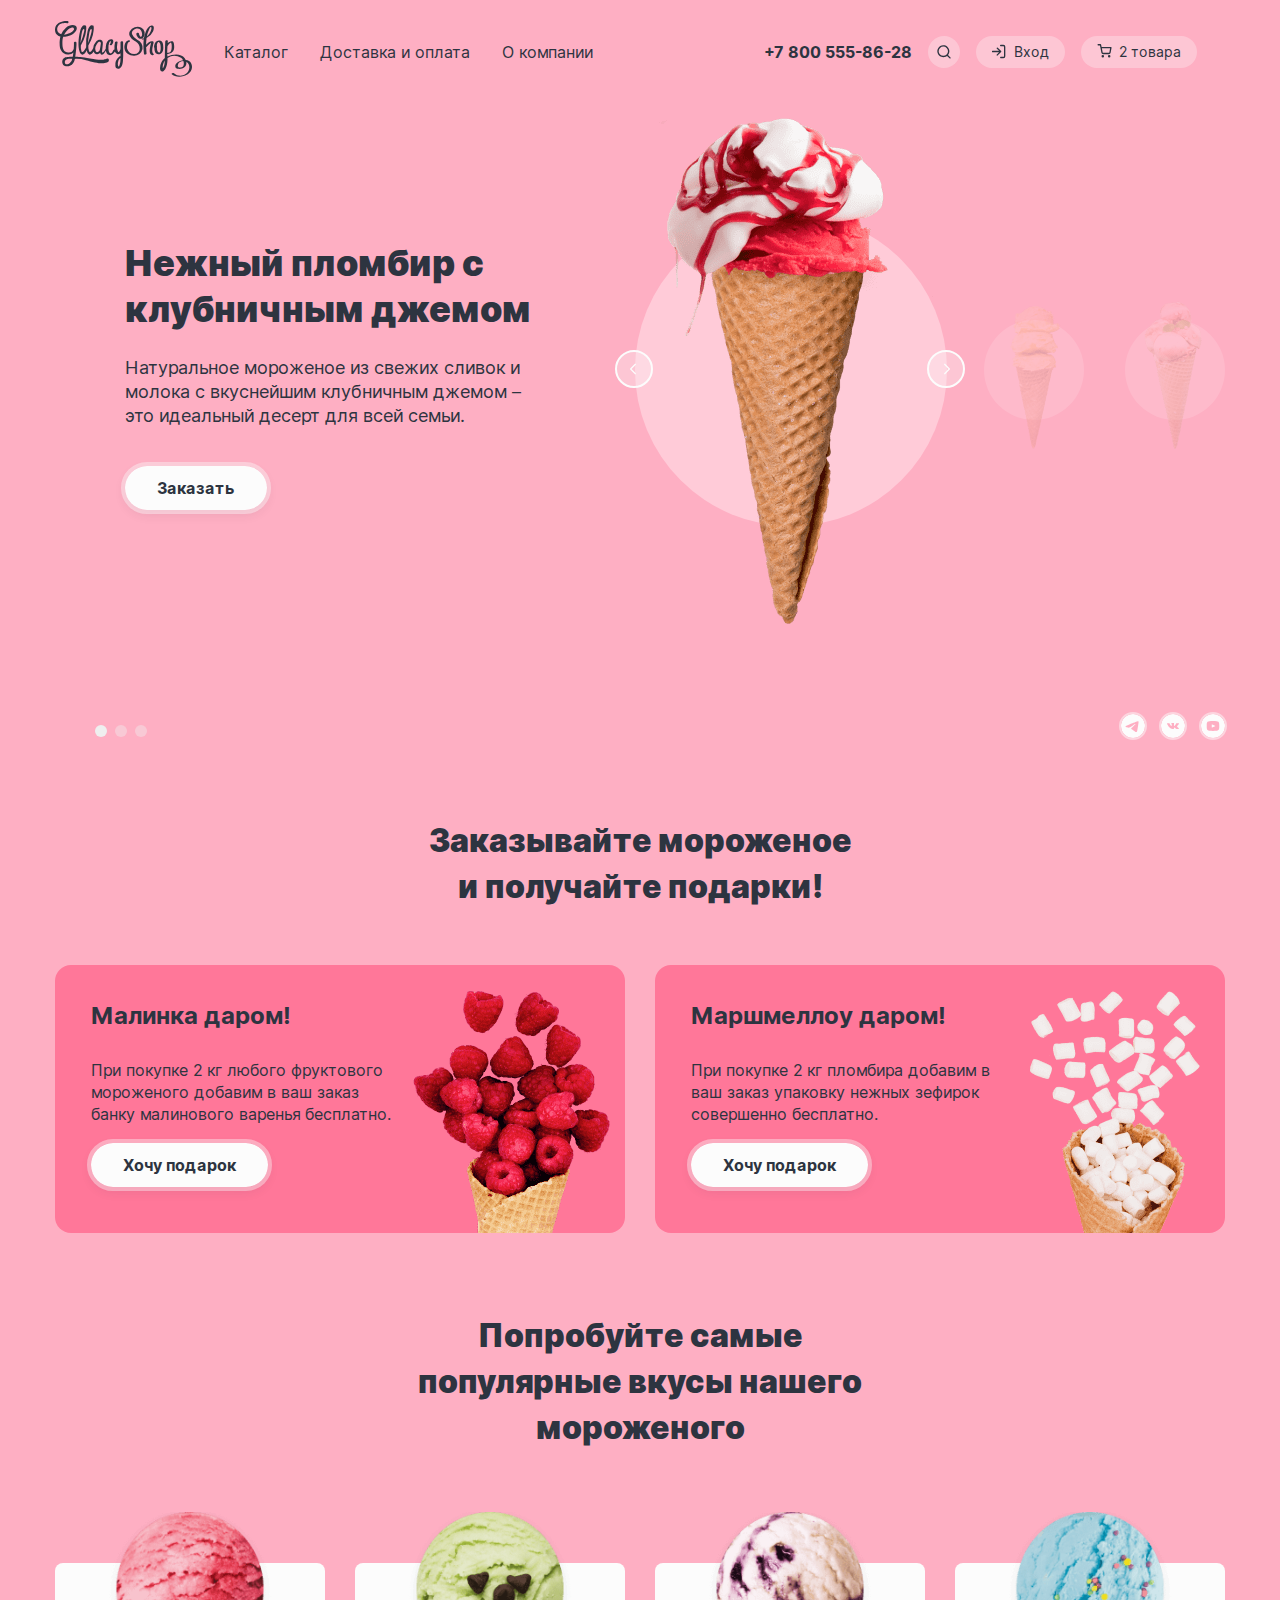
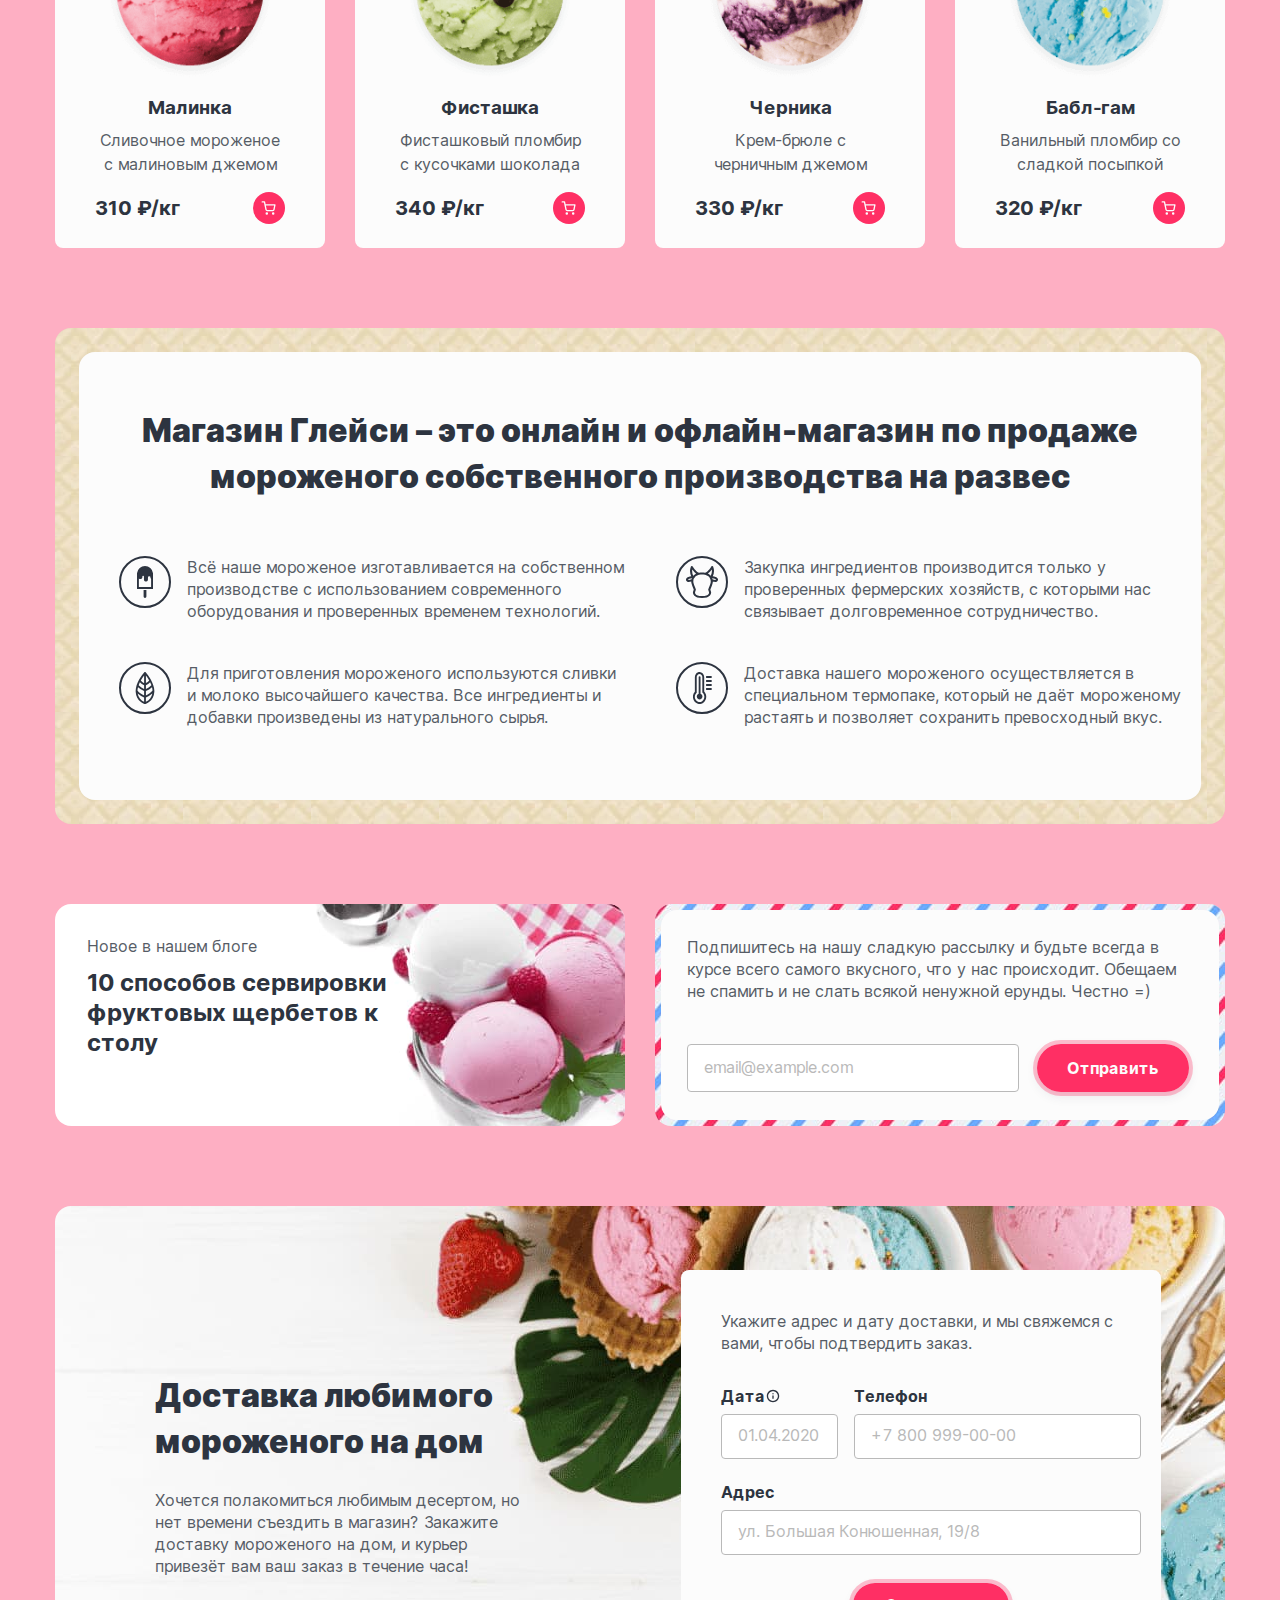
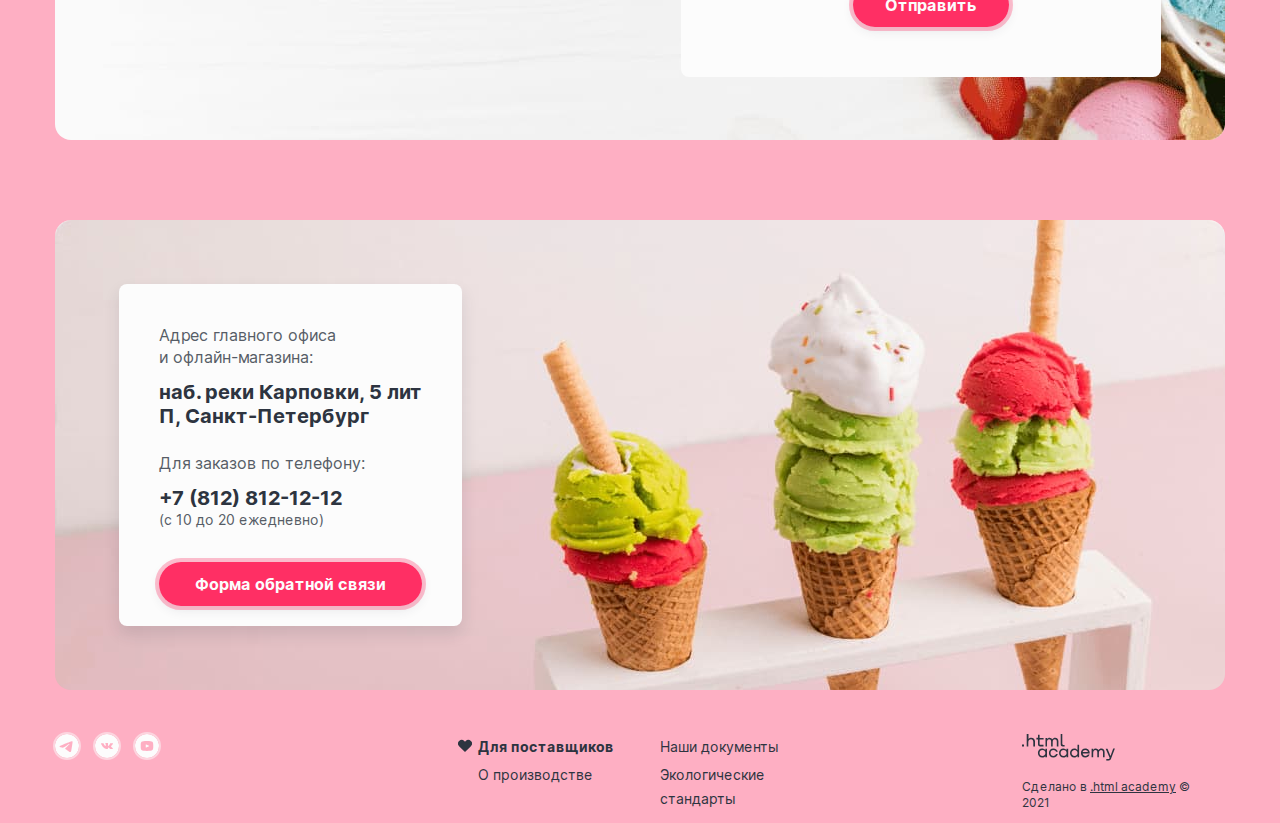
==== commit 5c8cae6d: "Merge pull request #8 from SofiaBolesta/master" ====
--- a/index.html
+++ b/index.html
@@ -177,18 +177,19 @@
         <h2 class="catalog-popular-flavors-title">Попробуйте самые популярные вкусы нашего мороженого</h2>
         <ul class="catalog-popular-flavors-list">
           <li class="catalog-populars-flavors-item">
-            <a class="catalog-populars-flavors-item-card" href="catalog.html">
-              <div class="catalog-container">
-                <h3 class="catalog-popular-flavors-subtitle">Малинка</h3>
-                <img class="catalog-pic" src="images/catalog/raspberry-ice-cream.png" width="192" height="184" alt="Малиновое мороженое">
-                <p class="catalog-popular-flavors-text">Сливочное мороженое с малиновым джемом</p>
-              </div>
+              <a class="catalog-populars-flavors-item-card" href="catalog.html">
+                <div class="catalog-container">
+                  <h3 class="catalog-popular-flavors-subtitle">Малинка</h3>
+                  <img class="catalog-pic" src="images/catalog/raspberry-ice-cream.png" width="192" height="184" alt="Малиновое мороженое">
+                  <p class="catalog-popular-flavors-text">Сливочное мороженое с малиновым джемом</p>
+                </div>
+              </a>
+            <div class="container-prices">
               <b class="catalog-popular-flavors-prices">310 ₽/кг</b>
-            </a>
-            <a class="catalog-icon-basket" href="#">
-              <span class="visually-hidden">В корзину</span>
-            </a>
-            <div class="container-substrate"></div>
+              <a class="catalog-icon-basket" href="#">
+                <span class="visually-hidden">В корзину</span>
+              </a>
+            </div>
           </li>
           <li class="catalog-populars-flavors-item">
             <a class="catalog-populars-flavors-item-card" href="catalog.html">
@@ -197,12 +198,13 @@
                 <img class="catalog-pic" src="images/catalog/pistachio-ice-cream.png" width="192" height="184" alt="Фисташковое мороженое">
                 <p class="catalog-popular-flavors-text">Фисташковый пломбир с кусочками шоколада</p>
               </div>
+            </a>
+            <div class="container-prices">
               <b class="catalog-popular-flavors-prices">340 ₽/кг</b>
-            </a>
-            <a class="catalog-icon-basket" href="#">
-              <span class="visually-hidden">В корзину</span>
-            </a>
-            <div class="container-substrate"></div>
+              <a class="catalog-icon-basket" href="#">
+                <span class="visually-hidden">В корзину</span>
+              </a>
+            </div>
           </li>
           <li class="catalog-populars-flavors-item">
             <a class="catalog-populars-flavors-item-card" href="catalog.html">
@@ -211,12 +213,13 @@
                 <img class="catalog-pic" src="images/catalog/blueberry-ice-cream.png" width="192" height="184" alt="Черничное мороженое">
                 <p class="catalog-popular-flavors-text">Крем-брюле с черничным джемом</p>
               </div>
+            </a>
+            <div class="container-prices">
               <b class="catalog-popular-flavors-prices">330 ₽/кг</b>
-            </a>
-            <a class="catalog-icon-basket" href="#">
-              <span class="visually-hidden">В корзину</span>
-            </a>
-            <div class="container-substrate"></div>
+              <a class="catalog-icon-basket" href="#">
+                <span class="visually-hidden">В корзину</span>
+              </a>
+            </div>
           </li>
           <li class="catalog-populars-flavors-item">
             <a class="catalog-populars-flavors-item-card" href="catalog.html">
@@ -225,12 +228,13 @@
                 <img class="catalog-pic" src="images/catalog/bubblegum-ice-cream.png" width="192" height="184" alt="Бабл-гам мороженое">
                 <p class="catalog-popular-flavors-text">Ванильный пломбир со сладкой посыпкой</p>
               </div>
+            </a>
+            <div class="container-prices">
               <b class="catalog-popular-flavors-prices">320 ₽/кг</b>
-            </a>
-            <a class="catalog-icon-basket" href="#">
-              <span class="visually-hidden">В корзину</span>
-            </a>
-            <div class="container-substrate"></div>
+              <a class="catalog-icon-basket" href="#">
+                <span class="visually-hidden">В корзину</span>
+              </a>
+            </div>
           </li>
         </ul>
       </section>
@@ -314,7 +318,7 @@
                          id="delivery-form-address" placeholder="ул. Большая Конюшенная, 19/8">
                 </div>
                 <div class="delivery-form-containers button">
-                  <button class="button-form" type="submit">Отправить</button>
+                  <button class="button-form delivery-form-button" type="submit">Отправить</button>
                 </div>
               </form>
             </div>
@@ -329,7 +333,7 @@
           <p class="contacts-text contacts-text-phone">Для заказов по телефону:</p>
           <a class="contacts-phone" href="tel:+78128121212">+7 (812) 812-12-12</a>
           <span class="working-hours">(с 10 до 20 ежедневно)</span>
-          <a class="button-form-link" href="#">Форма обратной связи</a>
+          <a class="button-form button-form-link" href="#">Форма обратной связи</a>
         </div>
       </section>
     </div>
--- a/css/styles.css
+++ b/css/styles.css
@@ -77,14 +77,10 @@
 .site-navigation-list {
   display: flex;
   min-width: 540px;
-  max-width: 416px;
   flex-wrap: wrap;
   margin-bottom: 16px;
   padding: 0;
  }
-.site-navigation-item {
-  padding: 8px 16px;
-}
 .navigation-link {
   font-family: Inter, sans-serif;
   font-weight: 400;
@@ -92,6 +88,32 @@
   color: inherit;
   text-decoration: none;
   text-align: center;
+  padding: 8px 16px;
+}
+.navigation-link:hover {
+  background: rgba(252, 252, 252, 0.5);
+  border-radius: 30px;
+  color: #2D3440;
+  padding: 8px 16px;
+}
+.navigation-link:active {
+  background: #FCFCFC;
+  color: #2D3440;
+  border-radius: 30px;
+  padding: 8px 16px;
+}
+.navigation-link:focus {
+  background: rgba(252, 252, 252, 0.5);
+  border: 2px solid #2D3440;
+  color: #2D3440;
+  border-radius: 30px;
+  padding: 8px 16px;
+}
+.navigation-link:current {
+  background: #FF4A78;
+  color: #FCFCFC;
+  border-radius: 30px;
+  padding: 8px 16px;
 }
 .navigation-user .navigation-user-link {
   min-width: 32px;
@@ -113,8 +135,7 @@
 .navigation-user-item:not(:first-child) {
   background: rgba(252, 252, 252, 0.3);
   border-radius: 27px;
-  min-width: 32px;
-  min-height: 32px;
+  max-height: 32px;
 }
 .navigation-user-link {
   display: inline-block;
@@ -124,12 +145,22 @@
   line-height: 20px;
   color: inherit;
   text-decoration: none;
-  text-align: center;
-  vertical-align: middle;
   padding: 6px 16px 6px 38px;
-  box-sizing: border-box;
-  min-width: 32px;
-  min-height: 32px;
+}
+.navigation-user-item:not(:first-child):hover {
+  background: rgba(252, 252, 252, 0.5);
+}
+.navigation-user-item:not(:first-child):focus {
+  background: rgba(252, 252, 252, 0.5);
+  border: 2px solid #2D3440;
+  padding: 0;
+}
+.navigation-user-item:not(:first-child):active {
+  background: #FCFCFC;
+}
+.navigation-user-item:not(:first-child):not(:last-child):current {
+  background: #FF4A78;
+  filter: invert(100%);
 }
 .navigation-user-link-search {
   background: url(../images/navigation/search.svg) no-repeat center;
@@ -172,20 +203,17 @@
   font-weight: 900;
   font-size: 36px;
   line-height: 46px;
-  width: 470px;
-  min-height: 92px;
   margin: 0 2px 24px 0;
 }
 .slider-text {
   font-weight: 400;
   font-size: 18px;
   line-height: 24px;
-  max-width: 414px;
-  min-height: 72px;
+  max-width: 403px;
   margin: 0 58px 48px 0;
 }
 .button-link {
-  display: block;
+  font-family: Inter, sans-serif;
   font-weight: 700;
   font-size: 16px;
   line-height: 20px;
@@ -193,20 +221,41 @@
   text-decoration: none;
   color: #2D3440;
   padding: 12px 32px;
-  max-width: 200px;
-  min-height: 20px;
   box-sizing: border-box;
 }
 .button-order {
   background: #FCFCFC;
+  outline: 4px solid rgba(252, 252, 252, 0.4);
+  box-shadow: 0 4px 12px rgba(45, 52, 64, 0.1);
   border-radius: 26px;
-  border: 4px solid rgba(252, 252, 252, 0.4);
+}
+.button-order:hover {
+  background: rgba(252, 252, 252, 0.4);
+  outline: 4px solid #FCFCFC;
+  box-shadow: 0 4px 15px rgba(133, 133, 133, 0.15);
+  border-radius: 26px;
+}
+.button-order:focus {
+  background: #FCFCFC;
+  outline: 2px solid #2D3440;
   box-shadow: 0 4px 12px rgba(45, 52, 64, 0.1);
+  border-radius: 26px;
+}
+.button-order:disabled {
+  background: #E7E7E7;
+  outline: 4px solid rgba(252, 252, 252, 0.4);
+  border-radius: 26px;
+}
+.button-order:default {
+  background-color: #FCFCFC;
+  box-shadow: 0 4px 12px rgba(45, 52, 64, 0.1);
+  border-radius: 26px;
+  background-image: url(../images/spinner.svg);
+  background-repeat: no-repeat;
+  background-position: right center;
 }
 .container-image-circle {
   display: flex;
-  width: 348px;
-  height: 554px;
   justify-content: center;
   align-items: center;
 }
@@ -234,8 +283,7 @@
   margin-left: 37px
 }
 .slider-container-images .container-image-circle-two .ice-cream-two {
-  background-position: center center;
-  margin-left: 17px;
+  margin-left: 15px;
   margin-top: -20px;
 }
 .slider-container-images .container-image-circle-three {
@@ -247,7 +295,6 @@
   margin-left: 41px
 }
 .slider-container-images .container-image-circle-three .ice-cream-three {
-  background-position: center center;
   margin-left: 15px;
   margin-top: -20px;
 }
@@ -258,16 +305,6 @@
   justify-content: right;
   min-width: 264px;
   min-height: 24px;
-}
-.social-link {
-  display: inline-block;
-  font-weight: 400;
-  font-size: 14px;
-  line-height: 20px;
-  color: #2D3440;
-  text-decoration: none;
-  width: 24px;
-  height: 24px;
 }
 .slider-pagination {
   display: flex;
@@ -282,13 +319,29 @@
   width: 12px;
   height: 12px;
   margin-top: 35px;
-  background: #FCFCFC;
-  opacity: 0.3;
+  opacity: 0.4;
 }
 .slider-pagination-button-current {
   opacity: 1;
 }
+.slider-pagination-button:hover {
+  background: rgba(252, 252, 252, 0.3);
+  outline: 1px solid #FCFCFC;
+  opacity: 1;
+}
 .slider-pagination-button:active {
+  background: #FCFCFC;
+  opacity: 0.4;
+  outline: none;
+}
+.slider-pagination-button:current {
+  background: #FCFCFC;
+  outline: none;
+  opacity: 1;
+}
+.slider-pagination-button:focus {
+  background: rgba(252, 252, 252, 0.3);
+  outline: 1px solid #2D3440;
   opacity: 1;
 }
 .container-button-slider {
@@ -296,8 +349,7 @@
   justify-content: space-between;
   width: 350px;
   height: 38px;
-  margin: 0;
-  transform: translate(560px, -300px);
+  transform: translate(560px, -286px);
 }
 .slider-button{
   width: 38px;
@@ -305,16 +357,77 @@
   background-color: rgba(252, 252, 252, 0.3);
   border: 2px solid #FCFCFC;
 }
+.button-prev {
+  background-image: url(../images/slider/union.svg);
+  background-repeat: no-repeat;
+  background-position: 12px 11px;
+  transform: rotate(180deg);
+}
+.button-prev:hover {
+  background-color: #FCFCFC;
+  background-image: url(../images/pagination-union.svg);
+  background-repeat: no-repeat;
+  background-position: 15px 11px;
+  transform: rotate(0deg);
+}
+.button-prev:active {
+  background-color: rgba(252, 252, 252, 0.5);
+  background-image: url(../images/pagination-union.svg);
+  background-repeat: no-repeat;
+  background-position: 15px 11px;
+  transform: rotate(0deg);
+}
+.button-prev:focus {
+  background-color: rgba(252, 252, 252, 0.3);
+  border: 2px solid #2D3440;
+  background-image: url(../images/pagination-union.svg);
+  background-repeat: no-repeat;
+  background-position: 15px 11px;
+  transform: rotate(0deg);
+}
+.button-prev:disabled {
+  background-color: rgba(252, 252, 252, 0.3);
+  opacity: 0.4;
+  border: 2px solid #FCFCFC;
+  background-image: url(../images/slider/union.svg);
+  background-repeat: no-repeat;
+  background-position: 12px 11px;
+  transform: rotate(180deg);
+}
 .button-next {
   background-image: url(../images/slider/union.svg);
   background-repeat: no-repeat;
   background-position: 12px 11px;
 }
-.button-prev {
+.button-next:hover {
+  background-color: #FCFCFC;
+  background-image: url(../images/pagination-union.svg);
+  background-repeat: no-repeat;
+  background-position: 15px 11px;
+  transform: rotate(180deg);
+}
+.button-next:active {
+  background-color: rgba(252, 252, 252, 0.5);
+  background-image: url(../images/pagination-union.svg);
+  background-repeat: no-repeat;
+  background-position: 15px 11px;
+  transform: rotate(180deg);
+}
+.button-next:focus {
+  background-color: rgba(252, 252, 252, 0.3);
+  border: 2px solid #2D3440;
+  background-image: url(../images/pagination-union.svg);
+  background-repeat: no-repeat;
+  background-position: 15px 11px;
+  transform: rotate(180deg);
+}
+.button-next:disabled {
+  background-color: rgba(252, 252, 252, 0.3);
+  opacity: 0.4;
+  border: 2px solid #FCFCFC;
   background-image: url(../images/slider/union.svg);
   background-repeat: no-repeat;
   background-position: 12px 11px;
-  transform: rotate(180deg);
 }
 
 /* секция discount */
@@ -358,76 +471,56 @@
 }
 
 /* секция catalog-popular-flavors */
-.catalog-popular-flavors {
-  margin: 0 0 100px 0;
-}
-.catalog-popular-flavors-list {
-  display: flex;
-  padding: 0;
-  max-height: 331px;
-}
 .catalog-popular-flavors-title {
   font-weight: 900;
   font-size: 32px;
   line-height: 46px;
   text-align: center;
   margin: 0 auto 56px;
+  padding: 0 0 56px 0;
   max-width: 527px;
   min-height: 92px;
 }
+.catalog-popular-flavors-list {
+  display: grid;
+  grid-template-columns: repeat(4, 270px);
+  grid-template-rows: repeat(auto-fill, minmax(281px, 1fr));
+  gap: 30px;
+  padding: 0;
+  margin: 0 0 80px 0;
+ }
 .catalog-populars-flavors-item {
-  min-width: 270px;
-}
-.container-substrate {
-  position: relative;
-  z-index: -1;
+  padding: 0 40px;
   background-color: #FCFCFC;
-  background-size: 270px 281px;
-  min-height: 270px;
-  transform: translateY(-260px);
   border-radius: 8px;
-}
-.catalog-populars-flavors-item:not(:last-child) {
-  margin-right: 30px;
+  margin: 0;
+}
+.catalog-populars-flavors-item-card {
+  display: inline-block;
+  text-align: center;
+  text-decoration: none;
+  color: #2D3440;
+}
+.catalog-container {
+  display: flex;
+  flex-direction: column;
+  align-items: center;
+  justify-content: center;
+}
+.catalog-popular-flavors-subtitle {
+  margin: 0 0 8px 0;
+  order: 2;
 }
 .catalog-pic {
-  display: block;
   order: 1;
-  text-align: center;
-  margin: 0 auto;
-  filter: drop-shadow(0px 4px 12px rgba(45, 52, 64, 0.1));
-  background-size: auto 168px;
-}
-.catalog-populars-flavors-item-card {
-  text-decoration: none;
-  color: #2D3440;
-  text-align: center;
-}
-.catalog-popular-flavors-subtitle {
-  font-weight: 700;
-  font-size: 20px;
-  line-height: 24px;
-  margin: 16px 0 8px 0;
-  order: 2;
-}
-.catalog-container {
-  display: flex;
-  flex-direction: column;
+  width: 168px;
+  height: 168px;
+  margin: -51px 0 16px 0;
 }
 .catalog-popular-flavors-text {
-  font-weight: 400;
-  font-size: 16px;
-  line-height: 22px;
   color: #565C66;
+  margin: 0 0 16px 0;
   order: 3;
-  max-width: 190px;
-  margin: 0 auto 16px;
-}
-.catalog-popular-flavors-prices {
-  font-weight: 700;
-  font-size: 20px;
-  line-height: 24px;
-  padding: 0 0 0 40px;
 }
 .catalog-icon-basket {
   display: inline-block;
@@ -438,7 +531,44 @@
   background-repeat: no-repeat;
   background-position: center;
   border-radius: 50px;
-  transform: translate(73px, 5px);
+}
+.catalog-icon-basket:hover {
+  background-color: rgba(252, 252, 252, 0.3);
+  outline: 2px solid #FF2F64;
+  background-image: url(../images/navigation/basket-icon.svg);
+  background-repeat: no-repeat;
+  background-position: center;
+}
+.catalog-icon-basket:active {
+  background-color: #FFCBD8;
+  outline: 2px solid #FF2F64;
+  background-image: url(../images/navigation/basket-icon.svg);
+  background-repeat: no-repeat;
+  background-position: center;
+}
+.catalog-icon-basket:focus {
+  background-color: #FF2F64;
+  outline: 2px solid #2D3440;
+  background-image: url(../images/catalog/cart.svg);
+  background-repeat: no-repeat;
+  background-position: center;
+}
+.catalog-icon-basket:disabled {
+  background-color: #B9B9B9;
+  opacity: 0.4;
+  background-image: url(../images/navigation/basket-icon.svg);
+  background-repeat: no-repeat;
+  background-position: center;
+}
+.container-prices {
+  font-family: Inter, sans-serif;
+  font-style: normal;
+  font-size: 20px;
+  line-height: 24px;
+  display: flex;
+  justify-content: space-between;
+  align-items: center;
+  padding: 0 0 24px 0;
 }
 
 /* секция advantages */
@@ -447,30 +577,26 @@
   background: url(../images/background/advantage-bg.jpg) repeat;
   border-radius: 16px;
   margin-bottom: 80px;
-  height: 480px;
+  min-height: 480px;
 }
 .advantages-substrate {
   margin: 24px;
   background-color: #FCFCFC;
   border-radius: 16px;
-  min-height: 432px;
+  padding: 56px 0;
 }
 .advantages-title {
   font-weight: 900;
   font-size: 32px;
   line-height: 46px;
   text-align: center;
-  margin: 0;
-  padding: 56px 0;
+  margin: 0 0 56px 0;
 }
 .advantages-list {
   display: grid;
-  grid-template-columns: repeat(2, 506px);
-  grid-template-rows: repeat(2, 1fr);
+  grid-template-columns: repeat(auto-fill, minmax(506px, 1fr));
+  grid-template-rows: repeat(auto-fill, minmax(66px, 1fr));
   gap: 40px 32px;
-  padding-bottom: 56px;
-  margin: 0;
-  padding-left: 0;
   justify-content: center;
 }
 .advantages-item {
@@ -524,20 +650,19 @@
 
 /* секция news */
 .news-container {
-  display: flex;
-  padding: 0;
-  max-height: 224px;
+  display: grid;
+  grid-template-columns: repeat(auto-fill, minmax(570px, 1fr));
+  padding: 0;
+  column-gap: 30px;
   margin-bottom: 80px;
   margin-top: 0;
 }
 .blog {
   display: flex;
   flex-direction: column;
-  background: url(../images/background/news-bg.jpg) no-repeat;
+  background-image: url(../images/background/news-bg.jpg);
+  background-repeat: no-repeat;
   border-radius: 16px;
-  min-height: 224px;
-  width: 570px;
-  margin-right: 30px;
   padding: 32px 0 10px 32px;
 }
 .article-title {
@@ -548,8 +673,7 @@
   text-decoration: none;
   color: #2D3440;
   order: 2;
-  width: 300px;
-  min-height: 91px;
+  max-width: 300px;
   margin: 0;
 }
 .article-text {
@@ -559,13 +683,13 @@
   color: #565C66;
   order: 1;
   margin: 0 0 12px 0;
+  max-width: 170px;
 }
 .news-subscribe {
   display: flex;
   background: url(../images/background/subscription-bg.jpg) no-repeat;
   border-radius: 16px;
   width: 570px;
-/*  padding: 32px 32px 34px 32px;*/
 }
 .news-subscribe-container {
   background-color: #FCFCFC;
@@ -613,8 +737,35 @@
   outline: 4px solid rgba(255, 47, 100, 0.3);
   box-shadow: 0 4px 12px rgba(45, 52, 64, 0.1);
   border-radius: 26px;
-  box-sizing: border-box;
-}
+}
+.button-form:hover {
+  background: rgba(252, 252, 252, 0.3);
+  outline: 4px solid #FF2F64;
+  color: #2D3440;
+}
+.button-form:active {
+  background: #FEAFC3;
+  border: 2px solid #2D3440;
+  box-shadow: 0 4px 12px rgba(45, 52, 64, 0.1);
+}
+.button-form:focus {
+  background: #FF2F64;
+  border: 2px solid #2D3440;
+  outline: none;
+  box-shadow: 0 4px 12px rgba(45, 52, 64, 0.1);
+}
+.button-form:disabled {
+  background: #B9B9B9;
+  outline: 4px solid rgba(185, 185, 185, 0.3);
+}
+/*.button-form:default {
+  background-color: #FF2F64;
+  outline: 4px solid rgba(255, 47, 100, 0.3);
+  box-shadow: 0 4px 12px rgba(45, 52, 64, 0.1);
+!*  background-image: url(../images/spinner.svg);
+  background-repeat: no-repeat;
+  background-position: right center;*!
+}*/
 
 /* секция delivery */
 .delivery {
@@ -652,7 +803,7 @@
 }
 .delivery-form-container {
   display: grid;
-  grid-template-columns: 404px;
+  grid-template-columns: 400px;
   grid-template-rows: repeat(1, 1fr);
   gap: 32px;
   background-color: #FCFCFC;
@@ -665,7 +816,7 @@
   display: grid;
   grid-template-columns: 117px 287px;
   grid-template-rows: repeat(3, 76px);
-  width: 404px;
+  width: 400px;
   gap: 20px 16px;
 }
 .delivery-form-text {
@@ -676,24 +827,20 @@
   min-height: 44px;
   margin: 0;
 }
-.delivery-form-containers {
+.delivery-form-containers/*:not(:last-child)*/ {
   display: flex;
   flex-direction: column;
+}
+.delivery-form-containers:last-child {
+  grid-column: span 2;
+  grid-row: 3;
+  margin: 25px auto;
+  padding: 0;
 }
 .date {
   grid-row: 1;
   grid-column: 1;
 }
-.button {
-  grid-column: span 2;
-  grid-row: 3;
-  justify-self: center;
-  align-self: center;
-}
-.button-form {
-  padding: 12px 32px;
-  box-sizing: border-box;
-}
 .phone {
   display: flex;
   flex-direction: column;
@@ -706,6 +853,9 @@
   grid-row: 2;
   grid-column: span 2;
 }
+.delivery-form-button {
+  padding: 12px 32px;
+}
 label {
   font-weight: 700;
   font-size: 16px;
@@ -720,27 +870,24 @@
 
 /* секция contacts */
 .contacts {
-  display: flex;
   background: url(../images/background/feedback-bg.jpg) no-repeat;
   border-radius: 16px;
   margin-bottom: 44px;
+  padding: 64px 0 64px 64px;
 }
 .contacts-container {
   display: flex;
   flex-direction: column;
   background-color: #FCFCFC;
-  max-width: 343px;
-  min-height: 300px;/*Здесь менять!!!*/
+  max-width: 263px;
   box-shadow: 0 8px 16px rgba(45, 52, 64, 0.12);
   border-radius: 8px;
-  margin: 64px 0 64px 64px;
   padding: 40px 40px 20px 40px;
 }
 .contacts-address-title {
   font-weight: 700;
   font-size: 20px;
   line-height: 24px;
-  max-width: 263px;
   order: 2;
   margin: 0 0 24px 0;
 }
@@ -752,8 +899,7 @@
   margin: 0 0 12px 0;
 }
 .contacts-address-text {
-  width: 179px;
-  min-height: 44px;
+  max-width: 179px;
   order: -1;
 }
 .contacts-text-phone {
@@ -801,31 +947,50 @@
 }
 .social-links-list {
   display: flex;
+  flex-wrap: wrap;
+  margin: 0;
+  padding: 0;
+}
+.social-links-item {
+  display: block;
+  font-weight: 400;
+  font-size: 14px;
+  line-height: 20px;
+  color: #2D3440;
+  text-decoration: none;
+  outline: 2px solid rgba(252, 252, 252, 0.5);
+  border-radius: 24px;
   width: 24px;
   height: 24px;
-  margin: 0;
-  padding: 0;
-}
-.social-links-item {
-  width: 24px;
-  height: 24px;
 }
 .social-links-item:not(:last-child) {
    margin-right: 16px;
 }
-.social-links {
-  display: block;
-  width: 24px;
-  height: 24px;
+.social-links-item:hover {
+  background-color: #2D3440;
+}
+.social-links-item:active {
+  opacity: 0.5;
+  background-color: #2D3440;
+}
+.social-links-item:focus {
+  outline: 2px solid #2D3440;
+  background-color: #2D3440;
 }
 .social-links-item:nth-child(1) {
-  background: url(../images/social-icon/telegram.svg) no-repeat center;
+  background-image: url(../images/social-icon/telegram.svg);
+  background-repeat: no-repeat;
+  background-position: center;
 }
 .social-links-item:nth-child(2) {
-  background: url(../images/social-icon/vk.svg) no-repeat center;
+  background-image: url(../images/social-icon/vk.svg);
+  background-repeat: no-repeat;
+  background-position: center;
 }
 .social-links-item:nth-child(3) {
-  background: url(../images/social-icon/youtube.svg) no-repeat center;
+  background-image: url(../images/social-icon/youtube.svg);
+  background-repeat: no-repeat;
+  background-position: center;
 }
 .footer-navigation-list {
   display: grid;
@@ -941,6 +1106,25 @@
   background: rgba(252, 252, 252, 0.3);
   border: 2px solid #FCFCFC;
   border-radius: 20px;
+  color: #2D3440;
+}
+.button:hover {
+  background: #FCFCFC;
+  outline: 2px solid rgba(252, 252, 252, 0.3);
+}
+.button:active {
+  background: rgba(252, 252, 252, 0.5);
+  outline: none;
+  border: 2px solid rgba(252, 252, 252, 0.1);
+}
+.button:focus {
+  background: rgba(252, 252, 252, 0.3);
+  border: 2px solid #2D3440;
+}
+.button:disabled {
+  background: rgba(252, 252, 252, 0.3);
+  opacity: 0.4;
+  border: 2px solid #FCFCFC;
 }
 .catalog-header-title {
   font-weight: 900;
@@ -988,7 +1172,7 @@
   padding-right: 24px;
 }
 .catalog-filter {
-  margin-bottom: 45px;
+  margin-bottom: 90px;
 }
 .control {
   font-weight: 400;
@@ -1012,77 +1196,21 @@
   background: rgba(252, 252, 252, 0.3);
   border-radius: 20px;
   padding: 8px 0 8px 16px;
-  /*min-width: 604px;*/
   border: none;
 }
-.button {
-  font-weight: 700;
-  font-size: 14px;
-  line-height: 20px;
-}
 .product-list {
-  display: flex;
-  width: 1170px;
-  flex-wrap: wrap;
+  display: grid;
+  grid-template-columns: repeat(4, 270px);
+  grid-template-rows: repeat(auto-fill, minmax(281px, 1fr));
+  gap: 30px;
+  padding: 0;
+  margin: 0 0 16px 0;
+}
+.catalog-populars-flavors-item {
+  margin-bottom: 50px;
+}
+.catalog-populars-flavors-item:nth-last-child(-n+4) {
   margin: 0;
-  padding: 0;
-}
-.product-card {
-  display: flex;
-  flex-direction: column;
-  width: 270px;
-  max-height: 360px;
-  margin: 0 0 40px 0;
-}
-.product-card:not(:nth-child(4n)) {
-  margin: 0 30px 40px 0;
-}
-.product-card-link {
-  display: block;
-  margin: 0;
-  padding: 0;
-  width: 270px;
-  color: #2D3440;
-  text-decoration: none;
-}
-.product-picture {
-  display: block;
-  margin: 0 auto;
-  filter: drop-shadow(0px 4px 12px rgba(45, 52, 64, 0.1));
-  background-size: auto 168px;
-}
-.icon-basket {
-  display: inline-block;
-  width: 32px;
-  min-height: 32px;
-  background-color: #FF2F64;
-  background-image: url(../images/catalog/cart.svg);
-  background-repeat: no-repeat;
-  background-position: center;
-  border-radius: 50px;
-  transform: translate(200px, -30px);
-}
-.product-card-subtitle {
-  font-weight: 700;
-  font-size: 20px;
-  line-height: 24px;
-  text-align: center;
-  margin: 16px 0 8px 0;
-}
-.product-card-text {
-  font-weight: 400;
-  font-size: 16px;
-  line-height: 22px;
-  text-align: center;
-  width: 190px;
-  min-height: 44px;
-  margin: 0 40px 16px 40px;
-}
-.product-card-prices {
-  font-weight: 700;
-  font-size: 20px;
-  line-height: 24px;
-  margin: 20px 0 0 40px;
 }
 .pagination-container {
   display: grid;
@@ -1094,33 +1222,59 @@
   display: flex;
   grid-column: 3;
   grid-row: 1;
-  margin: 51px auto;
+  margin: 51px 0 51px 250px;
+  padding: 0;
 }
 .pagination-item {
+  margin: 0 auto;
+  padding: 0;
+  justify-content: end;
+}
+.pagination-item:not(:first-child):not(:last-child):hover {
+  background-color: rgba(252, 252, 252, 0.5);
+  border-radius: 50px;
+  background-position: center;
+}
+.pagination-item:not(:first-child):not(:last-child):active {
+  background: rgba(252, 252, 252, 0.5);
+  outline: 1px solid #FCFCFC;
+  border-radius: 50px;
+}
+.pagination-item:not(:first-child):not(:last-child):focus {
+  background: rgba(252, 252, 252, 0.3);
+  outline: 1px solid #2D3440;
+  border-radius: 50px;
+}
+.pagination-item:not(:first-child):not(:last-child):focus {
+  background: #FCFCFC;
+  border-radius: 50px;
+}
+.pagination-current {
+  background: #FCFCFC;
+  border-radius: 50px;
   width: 24px;
   height: 24px;
 }
 .pagination-item:first-child {
+  display: inline-block;
+  transform: rotate(180deg);
   margin: 0 8px 0 0;
 }
 .pagination-item:last-child {
+  display: inline-block;
   margin: 0 0 0 8px;
 }
 .pagination-link {
-  display: inline-block;
   font-family: Inter, sans-serif;
   font-weight: 400;
   font-size: 16px;
   line-height: 20px;
   color: #2D3440;
-  padding: 2px 8px;
+  padding: 2px 7px;
   text-decoration: none;
   text-align: center;
 }
 .pagination-prev {
-  width: 24px;
-  height: 24px;
-  padding: 0;
   background-image: url(../images/pagination-union.svg);
   background-repeat: no-repeat;
   background-position: center;
@@ -1130,9 +1284,6 @@
   filter: opacity(0.3);
 }
 .pagination-next {
-  width: 24px;
-  height: 24px;
-  padding: 0;
   background-image: url(../images/pagination-union.svg);
   background-repeat: no-repeat;
   background-position: center;
@@ -1142,11 +1293,8 @@
   font-size: 16px;
   line-height: 20px;
   color: #2D3440;
+  border-radius: 26px;
   text-decoration: none;
-  background: #FCFCFC;
-  outline: 4px solid rgba(252, 252, 252, 0.4);
-  box-shadow: 0 4px 12px rgba(45, 52, 64, 0.1);
-  border-radius: 26px;
   grid-column: 2;
   grid-row: 1;
   padding: 12px 32px;
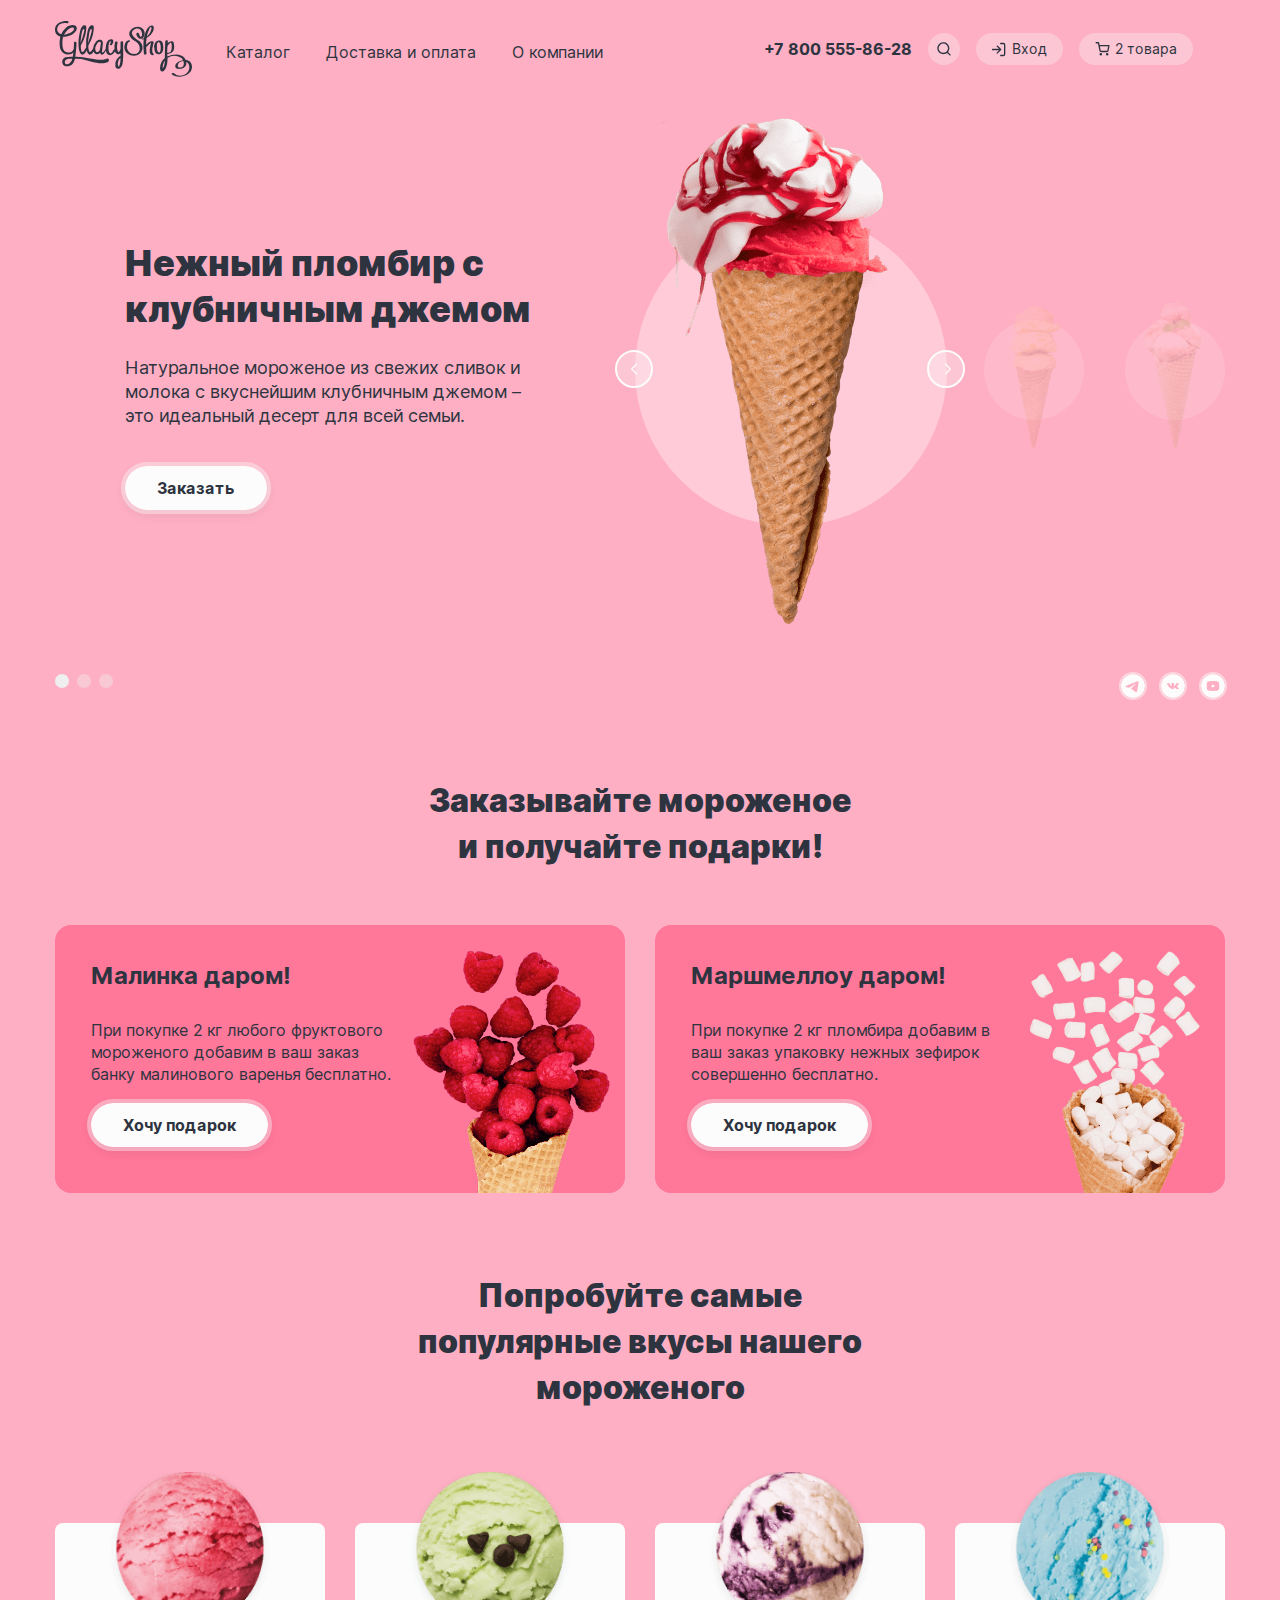
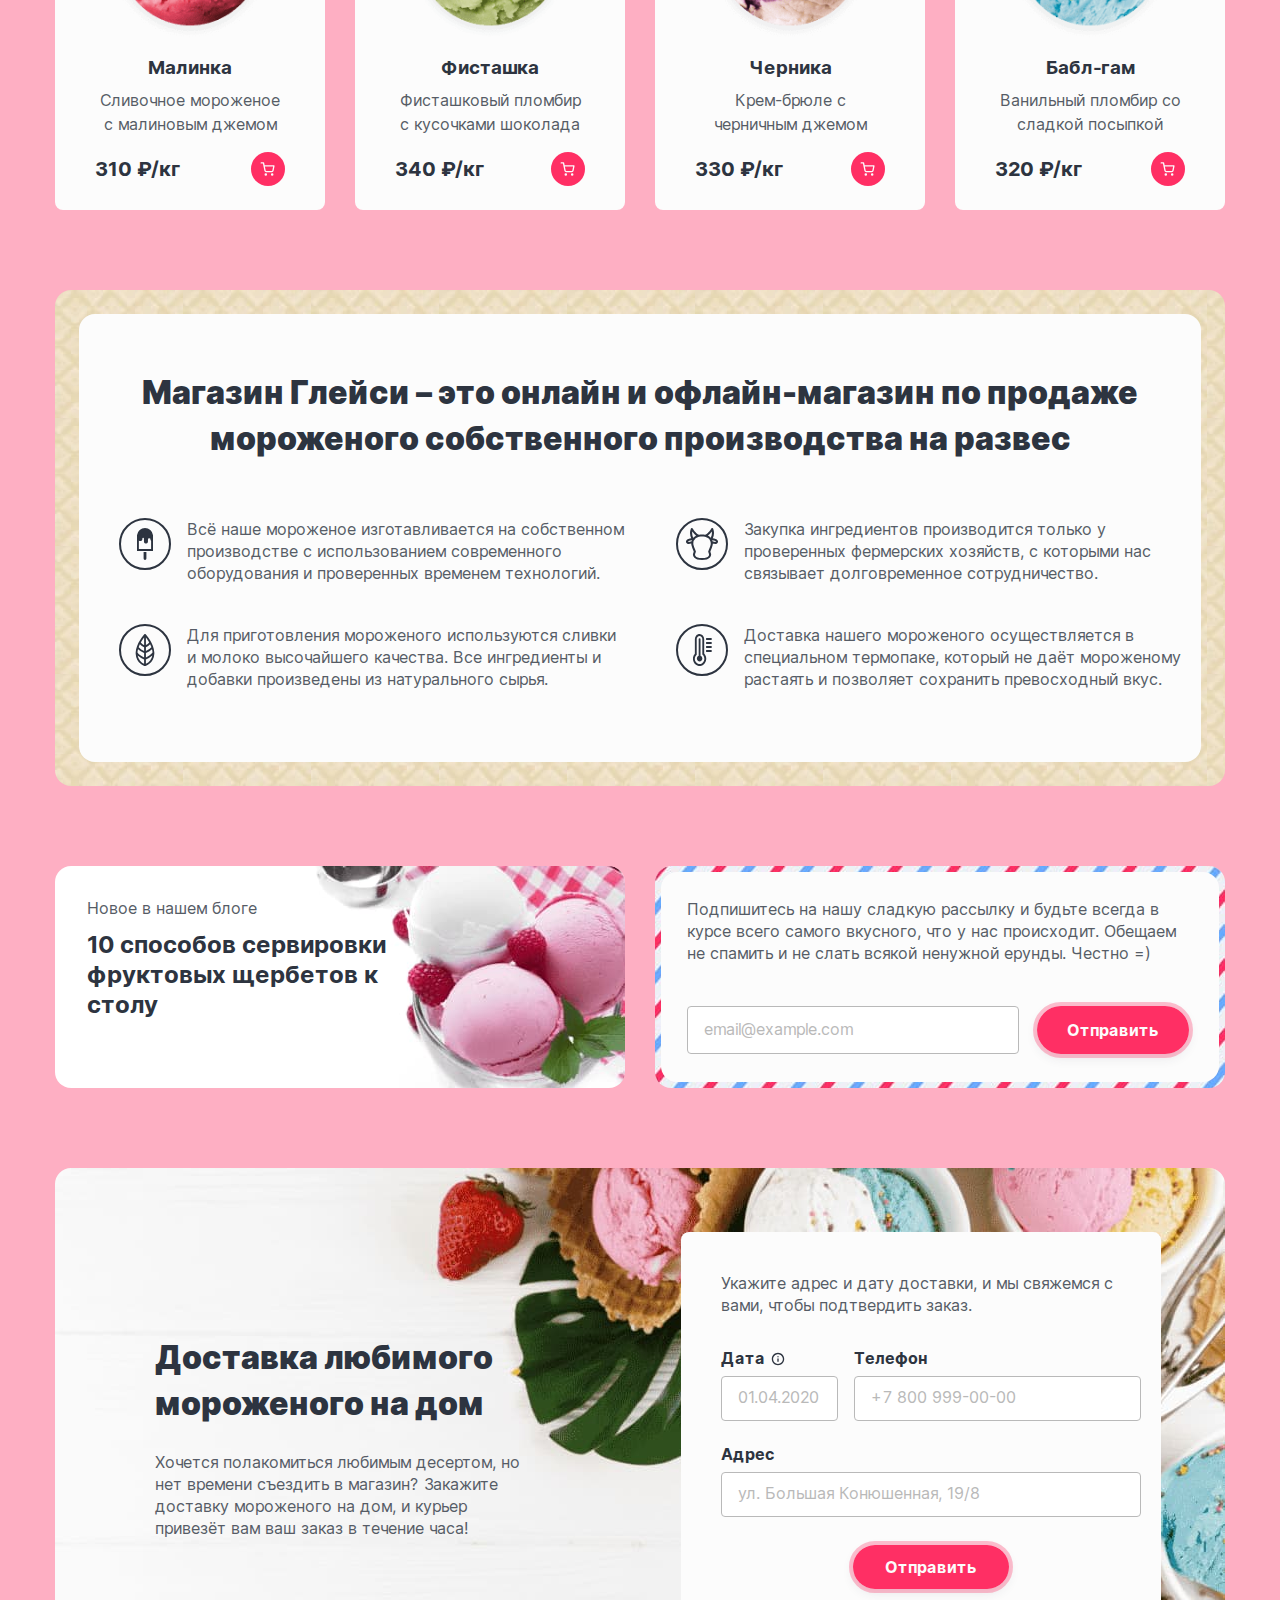
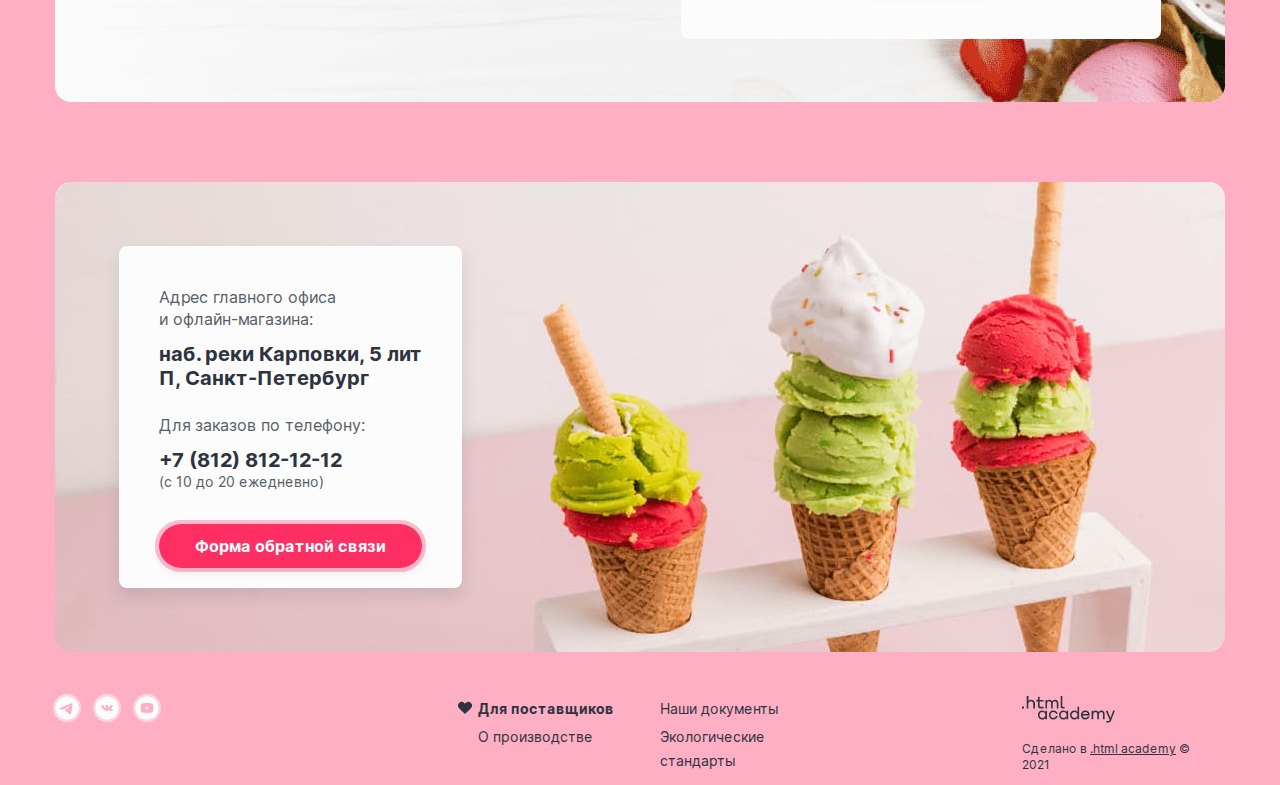
==== commit 81169b25: "Стилизация форм" ====
--- a/index.html
+++ b/index.html
@@ -31,14 +31,27 @@
         </li>
         <li class="navigation-user-item">
           <a class="navigation-user-link navigation-user-link-search" href="#">
+            <svg class="icon-search" aria-hidden="true" focusable="false" width="14" height="14" xmlns="http://www.w3.org/2000/svg">
+              <path fill-rule="evenodd" clip-rule="evenodd"
+                    d="M1.66 6.19a4.67 4.67 0 1 1 9.34 0 4.67 4.67 0 0 1-9.34 0Zm8.42
+                     4.69a6 6 0 1 1 .94-.94l2.45 2.44a.67.67 0 1 1-.94.95l-2.45-2.45Z"/>
+            </svg>
             <span class="visually-hidden">Поиск</span>
           </a>
         </li>
         <li class="navigation-user-item">
           <a class="navigation-user-link navigation-user-link-input" href="#">Вход</a>
+          <svg class="icon-input" aria-hidden="true" focusable="false" width="14" height="15" fill="none" xmlns="http://www.w3.org/2000/svg">
+            <path fill-rule="evenodd" clip-rule="evenodd"
+                  d="M8 1.52c0-.36.3-.66.67-.66h2.66a2 2 0 0 1 2 2v9.33a2 2 0 0 1-2 2H8.67a.67.67 0 0 1 0-1.33h2.66a.67.67 0 0 0 .67-.67V2.86a.67.67 0 0 0-.67-.67H8.67A.67.67 0 0 1 8 1.52Zm-3.14 2.2a.67.67 0 0 1 .94 0l3.33 3.33a.67.67 0 0 1 .2.47.66.66 0 0 1-.2.48L5.8 11.33a.67.67 0 1 1-.94-.94l2.2-2.2H.66a.67.67 0 1 1 0-1.33h6.4l-2.2-2.2a.67.67 0 0 1 0-.94Z"/>
+          </svg>
         </li>
         <li class="navigation-user-item">
           <a class="navigation-user-link" href="#">
+            <svg class="icon-basket" aria-hidden="true" focusable="false" width="15" height="14" fill="none" xmlns="http://www.w3.org/2000/svg">
+              <path fill-rule="evenodd" clip-rule="evenodd"
+                    d="M1.17.1a.67.67 0 1 0 0 1.34h1.77l.47 2.34v.05l.97 4.83a1.83 1.83 0 0 0 1.82 1.47h5.62a1.83 1.83 0 0 0 1.82-1.47l.93-4.86a.67.67 0 0 0-.66-.8h-9.3L4.14.65a.67.67 0 0 0-.66-.53H1.17Zm4.52 8.3-.81-4.06h8.23l-.78 4.07a.5.5 0 0 1-.49.39H6.18a.5.5 0 0 1-.49-.4Zm-1.13 3.96a1.25 1.25 0 1 1 2.49 0 1.25 1.25 0 0 1-2.5 0Zm6.37 0a1.25 1.25 0 1 1 2.5 0 1.25 1.25 0 0 1-2.5 0Z"/>
+            </svg>
             <span class="visually-hidden navigation-user-link-basket">Корзина</span>
             2 товара
           </a>
@@ -111,46 +124,54 @@
         </ul>
         <div class="container-button-slider">
           <button class="slider-button button-next" type="button">
+            <svg class="slider-union-next" aria-hidden="true" focusable="false" width="7" height="12" viewBox="0 0 7 12" xmlns="http://www.w3.org/2000/svg">
+              <path fill-rule="evenodd" clip-rule="evenodd"
+                    d="M5.86 11.14a.66.66 0 0 0 .95-.95L2.6 6l4.2-4.2a.67.67 0 0 0-.95-.94L1.2 5.52a.66.66 0 0 0 0 .94l4.66 4.68Z"/></svg>
             <span class="visually-hidden">Следующее фото</span>
           </button>
           <button class="slider-button button-prev" type="button">
+            <svg class="slider-union-prev" aria-hidden="true" focusable="false" width="7" height="12" viewBox="0 0 7 12" xmlns="http://www.w3.org/2000/svg">
+              <path fill-rule="evenodd" clip-rule="evenodd"
+                    d="M5.86 11.14a.66.66 0 0 0 .95-.95L2.6 6l4.2-4.2a.67.67 0 0 0-.95-.94L1.2 5.52a.66.66 0 0 0 0 .94l4.66 4.68Z"/></svg>
             <span class="visually-hidden">Предыдущее фото</span>
           </button>
         </div>
-        <ol class="slider-pagination">
-          <li class="slider-pagination-item">
-            <button class="slider-pagination-button slider-pagination-button-current" type="button">
-              <span class="visually-hidden">1 фото</span>
-            </button>
-          </li>
-          <li class="slider-pagination-item">
-            <button class="slider-pagination-button" type="button">
-              <span class="visually-hidden">2 фото</span>
-            </button>
-          </li>
-          <li class="slider-pagination-item">
-            <button class="slider-pagination-button" type="button">
-              <span class="visually-hidden">3 фото</span>
-            </button>
-          </li>
-        </ol>
-        <ul class="social-links-promo-list">
-          <li class="social-links-item">
-            <a class="social-link" href="https://t.me/htmlacademy">
-              <span class="visually-hidden">Телеграмм</span>
-            </a>
-          </li>
-          <li class="social-links-item">
-            <a class="social-link" href="https://vk.com/htmlacademy">
-              <span class="visually-hidden">Вконтакте</span>
-            </a>
-          </li>
-          <li class="social-links-item">
-            <a class="social-link" href="https://www.youtube.com/user/htmlacademyru">
-              <span class="visually-hidden">Youtube</span>
-            </a>
-          </li>
-        </ul>
+        <div class="container-pagination">
+          <ol class="slider-pagination">
+            <li class="slider-pagination-item">
+              <button class="slider-pagination-button slider-pagination-button-current" type="button">
+                <span class="visually-hidden">1 фото</span>
+              </button>
+            </li>
+            <li class="slider-pagination-item">
+              <button class="slider-pagination-button" type="button">
+                <span class="visually-hidden">2 фото</span>
+              </button>
+            </li>
+            <li class="slider-pagination-item">
+              <button class="slider-pagination-button" type="button">
+                <span class="visually-hidden">3 фото</span>
+              </button>
+            </li>
+          </ol>
+          <ul class="social-links-promo-list">
+            <li class="social-links-item">
+              <a class="social-link" href="https://t.me/htmlacademy">
+                <span class="visually-hidden">Телеграмм</span>
+              </a>
+            </li>
+            <li class="social-links-item">
+              <a class="social-link" href="https://vk.com/htmlacademy">
+                <span class="visually-hidden">Вконтакте</span>
+              </a>
+            </li>
+            <li class="social-links-item">
+              <a class="social-link" href="https://www.youtube.com/user/htmlacademyru">
+                <span class="visually-hidden">Youtube</span>
+              </a>
+            </li>
+          </ul>
+        </div>
       </section>
       <section class="discounts">
         <h2 class="discounts-title">Заказывайте мороженое и получайте подарки!</h2>
@@ -187,6 +208,10 @@
             <div class="container-prices">
               <b class="catalog-popular-flavors-prices">310 ₽/кг</b>
               <a class="catalog-icon-basket" href="#">
+                <svg class="icon-cart" aria-hidden="true" focusable="false" width="16" height="16" fill="none" xmlns="http://www.w3.org/2000/svg">
+                  <path fill-rule="evenodd" clip-rule="evenodd"
+                        d="M1.17 1.25a.67.67 0 0 0 0 1.33h1.77l.47 2.34v.05l.97 4.84a1.83 1.83 0 0 0 1.82 1.46h5.62a1.83 1.83 0 0 0 1.82-1.46V9.8l.93-4.86a.67.67 0 0 0-.66-.8h-9.3L4.14 1.8a.67.67 0 0 0-.66-.54H1.17Zm4.52 8.3-.81-4.07h8.23l-.78 4.07a.5.5 0 0 1-.49.4H6.18a.5.5 0 0 1-.49-.4ZM4.56 13.5a1.25 1.25 0 1 1 2.49 0 1.25 1.25 0 0 1-2.5 0Zm6.37 0a1.25 1.25 0 1 1 2.5 0 1.25 1.25 0 0 1-2.5 0Z"/>
+                </svg>
                 <span class="visually-hidden">В корзину</span>
               </a>
             </div>
@@ -202,6 +227,10 @@
             <div class="container-prices">
               <b class="catalog-popular-flavors-prices">340 ₽/кг</b>
               <a class="catalog-icon-basket" href="#">
+                <svg class="icon-cart" aria-hidden="true" focusable="false" width="16" height="16" fill="none" xmlns="http://www.w3.org/2000/svg">
+                  <path fill-rule="evenodd" clip-rule="evenodd"
+                        d="M1.17 1.25a.67.67 0 0 0 0 1.33h1.77l.47 2.34v.05l.97 4.84a1.83 1.83 0 0 0 1.82 1.46h5.62a1.83 1.83 0 0 0 1.82-1.46V9.8l.93-4.86a.67.67 0 0 0-.66-.8h-9.3L4.14 1.8a.67.67 0 0 0-.66-.54H1.17Zm4.52 8.3-.81-4.07h8.23l-.78 4.07a.5.5 0 0 1-.49.4H6.18a.5.5 0 0 1-.49-.4ZM4.56 13.5a1.25 1.25 0 1 1 2.49 0 1.25 1.25 0 0 1-2.5 0Zm6.37 0a1.25 1.25 0 1 1 2.5 0 1.25 1.25 0 0 1-2.5 0Z"/>
+                </svg>
                 <span class="visually-hidden">В корзину</span>
               </a>
             </div>
@@ -217,6 +246,10 @@
             <div class="container-prices">
               <b class="catalog-popular-flavors-prices">330 ₽/кг</b>
               <a class="catalog-icon-basket" href="#">
+                <svg class="icon-cart" aria-hidden="true" focusable="false" width="16" height="16" fill="none" xmlns="http://www.w3.org/2000/svg">
+                  <path fill-rule="evenodd" clip-rule="evenodd"
+                        d="M1.17 1.25a.67.67 0 0 0 0 1.33h1.77l.47 2.34v.05l.97 4.84a1.83 1.83 0 0 0 1.82 1.46h5.62a1.83 1.83 0 0 0 1.82-1.46V9.8l.93-4.86a.67.67 0 0 0-.66-.8h-9.3L4.14 1.8a.67.67 0 0 0-.66-.54H1.17Zm4.52 8.3-.81-4.07h8.23l-.78 4.07a.5.5 0 0 1-.49.4H6.18a.5.5 0 0 1-.49-.4ZM4.56 13.5a1.25 1.25 0 1 1 2.49 0 1.25 1.25 0 0 1-2.5 0Zm6.37 0a1.25 1.25 0 1 1 2.5 0 1.25 1.25 0 0 1-2.5 0Z"/>
+                </svg>
                 <span class="visually-hidden">В корзину</span>
               </a>
             </div>
@@ -232,6 +265,10 @@
             <div class="container-prices">
               <b class="catalog-popular-flavors-prices">320 ₽/кг</b>
               <a class="catalog-icon-basket" href="#">
+                <svg class="icon-cart" aria-hidden="true" focusable="false" width="16" height="16" fill="none" xmlns="http://www.w3.org/2000/svg">
+                  <path fill-rule="evenodd" clip-rule="evenodd"
+                        d="M1.17 1.25a.67.67 0 0 0 0 1.33h1.77l.47 2.34v.05l.97 4.84a1.83 1.83 0 0 0 1.82 1.46h5.62a1.83 1.83 0 0 0 1.82-1.46V9.8l.93-4.86a.67.67 0 0 0-.66-.8h-9.3L4.14 1.8a.67.67 0 0 0-.66-.54H1.17Zm4.52 8.3-.81-4.07h8.23l-.78 4.07a.5.5 0 0 1-.49.4H6.18a.5.5 0 0 1-.49-.4ZM4.56 13.5a1.25 1.25 0 1 1 2.49 0 1.25 1.25 0 0 1-2.5 0Zm6.37 0a1.25 1.25 0 1 1 2.5 0 1.25 1.25 0 0 1-2.5 0Z"/>
+                </svg>
                 <span class="visually-hidden">В корзину</span>
               </a>
             </div>
@@ -280,7 +317,7 @@
                 в курсе всего самого вкусного, что у нас происходит. Обещаем не спамить и не слать всякой ненужной ерунды. Честно =)</p>
               <form id="news-subscribe-form" action="https://echo.htmlacademy.ru/" method="post">
                 <label for="subscribe-form-email" class="visually-hidden">Введите ваш E-mail</label>
-                <input type="Email" name="subscribe-form-email"
+                <input class="delivery-input" type="Email" name="subscribe-form-email"
                        id="subscribe-form-email" placeholder="email@example.com">
                 <button class="button-form" type="submit">Отправить</button>
               </form>
@@ -303,18 +340,22 @@
               <p class="delivery-form-text">Укажите адрес и дату доставки, и мы свяжемся с вами, чтобы подтвердить заказ.</p>
               <form id="delivery-forms" action="https://echo.htmlacademy.ru/" method="post">
                 <div class="delivery-form-containers data">
-                  <label for="delivery-form-date">Дата</label>
-                  <input type="text" name="delivery-form-date"
+                  <label class="delivery-label" for="delivery-form-date">Дата
+                    <svg class="icon-required-field-form" aria-hidden="true" focusable="false" width="14" height="14" viewBox="0 0 14 14" fill="none" xmlns="http://www.w3.org/2000/svg">
+                      <path fill-rule="evenodd" clip-rule="evenodd" d="M7.00026 2.12508C4.30774 2.12508 2.12502 4.3078 2.12502 7.00032C2.12502 9.69284 4.30774 11.8756 7.00026 11.8756C9.69278 11.8756 11.8755 9.69284 11.8755 7.00032C11.8755 4.3078 9.69278 2.12508 7.00026 2.12508ZM0.791687 7.00032C0.791687 3.57142 3.57136 0.791748 7.00026 0.791748C10.4292 0.791748 13.2088 3.57142 13.2088 7.00032C13.2088 10.4292 10.4292 13.2089 7.00026 13.2089C3.57136 13.2089 0.791687 10.4292 0.791687 7.00032ZM7.00007 6.3334C7.36826 6.3334 7.66674 6.63188 7.66674 7.00007V9.21683C7.66674 9.58502 7.36826 9.8835 7.00007 9.8835C6.63188 9.8835 6.33341 9.58502 6.33341 9.21683V7.00007C6.33341 6.63188 6.63188 6.3334 7.00007 6.3334ZM7.00007 4.11665C6.63188 4.11665 6.33341 4.41513 6.33341 4.78332C6.33341 5.1515 6.63188 5.44998 7.00007 5.44998H7.0059C7.37409 5.44998 7.67257 5.1515 7.67257 4.78332C7.67257 4.41513 7.37409 4.11665 7.0059 4.11665H7.00007Z"/>
+                    </svg>
+                  </label>
+                  <input class="delivery-input" type="text" name="delivery-form-date"
                          id="delivery-form-date" placeholder="01.04.2020">
                 </div>
                 <div class="delivery-form-containers phone">
-                  <label for="delivery-form-phone">Телефон</label>
-                  <input type="text" name="delivery-form-phone"
+                  <label class="delivery-label" for="delivery-form-phone">Телефон</label>
+                  <input class="delivery-input" type="text" name="delivery-form-phone"
                          id="delivery-form-phone" placeholder="+7 800 999-00-00">
                 </div>
                 <div class="delivery-form-containers address">
-                  <label for="delivery-form-address">Адрес</label>
-                  <input type="email" name="delivery-form-address"
+                  <label class="delivery-label" for="delivery-form-address">Адрес</label>
+                  <input class="delivery-input" type="email" name="delivery-form-address"
                          id="delivery-form-address" placeholder="ул. Большая Конюшенная, 19/8">
                 </div>
                 <div class="delivery-form-containers button">
@@ -341,17 +382,17 @@
   <footer class="main-footer">
     <ul class="social-links-list">
       <li class="social-links-item">
-        <a class="social-links" href="https://t.me/htmlacademy">
+        <a class="social-link" href="https://t.me/htmlacademy">
           <span class="visually-hidden">Телеграмм</span>
         </a>
       </li>
       <li class="social-links-item">
-        <a class="social-links" href="https://vk.com/htmlacademy">
+        <a class="social-link" href="https://vk.com/htmlacademy">
           <span class="visually-hidden">Вконтакте</span>
         </a>
       </li>
       <li class="social-links-item">
-        <a class="social-links" href="https://www.youtube.com/user/htmlacademyru">
+        <a class="social-link" href="https://www.youtube.com/user/htmlacademyru">
           <span class="visually-hidden">Youtube</span>
         </a>
       </li>
--- a/css/styles.css
+++ b/css/styles.css
@@ -89,6 +89,8 @@
   text-decoration: none;
   text-align: center;
   padding: 8px 16px;
+  border: 2px solid transparent;
+  border-radius: 30px;
 }
 .navigation-link:hover {
   background: rgba(252, 252, 252, 0.5);
@@ -117,7 +119,6 @@
 }
 .navigation-user .navigation-user-link {
   min-width: 32px;
-  min-height: 32px;
 }
 .company-phone {
   display: inline-block;
@@ -130,47 +131,70 @@
   padding: 6px 0;
 }
 .navigation-user-item {
+  position: relative;
   margin-left: 16px;
 }
-.navigation-user-item:not(:first-child) {
+.navigation-user-item:not(:nth-child(2)) .navigation-user-link {
+  display: inline-block;
+  font-family: Inter, sans-serif;
+  font-weight: 400;
+  font-size: 14px;
+  line-height: 20px;
+  color: inherit;
+  text-decoration: none;
+  padding: 6px 16px 6px 36px;
   background: rgba(252, 252, 252, 0.3);
   border-radius: 27px;
-  max-height: 32px;
-}
-.navigation-user-link {
+}
+.navigation-user-link-search {
   display: inline-block;
-  font-family: Inter, sans-serif;
-  font-weight: 400;
-  font-size: 14px;
-  line-height: 20px;
-  color: inherit;
-  text-decoration: none;
-  padding: 6px 16px 6px 38px;
-}
-.navigation-user-item:not(:first-child):hover {
+  width: 32px;
+  height: 32px;
+  background: rgba(252, 252, 252, 0.3);
+  border-radius: 27px;
+}
+.icon-search {
+  position: absolute;
+  top: 9px;
+  right: 0;
+  bottom: 0;
+  left: 9px;
+  fill: #2D3440;
+}
+.navigation-user-item:not(:first-child) .navigation-user-link:hover {
   background: rgba(252, 252, 252, 0.5);
 }
-.navigation-user-item:not(:first-child):focus {
+.navigation-user-item:not(:first-child) .navigation-user-link:focus {
   background: rgba(252, 252, 252, 0.5);
-  border: 2px solid #2D3440;
-  padding: 0;
-}
-.navigation-user-item:not(:first-child):active {
+  outline: 2px solid #2D3440;
+}
+.navigation-user-item:not(:first-child) .navigation-user-link:active {
   background: #FCFCFC;
 }
-.navigation-user-item:not(:first-child):not(:last-child):current {
+.navigation-user-item:not(:first-child):not(:last-child) .navigation-user-link:current {
   background: #FF4A78;
-  filter: invert(100%);
-}
-.navigation-user-link-search {
-  background: url(../images/navigation/search.svg) no-repeat center;
-  padding: 0;
-}
-.navigation-user .navigation-user-item:nth-child(3) .navigation-user-link {
-  background: url(../images/navigation/input-icon.svg) no-repeat 16px 8px;
-}
-.navigation-user .navigation-user-item:nth-child(4) .navigation-user-link {
-  background: url(../images/navigation/basket-icon.svg) no-repeat 16px 8px;
+}
+.navigation-user-item:not(:first-child):not(:last-child) .navigation-user-link:current .icon-search {
+  fill: #FCFCFC;
+}
+.navigation-user-item:not(:first-child):not(:last-child) .navigation-user-link:current .icon-input {
+  fill: #FCFCFC;
+}
+.icon-input {
+  position: absolute;
+  top: 9px;
+  right: 0;
+  bottom: 0;
+  left: 16px;
+  fill: #2D3440;
+}
+.icon-basket {
+  position: absolute;
+  top: 9px;
+  right: 0;
+  bottom: 0;
+  left: 16px;
+  fill: #2D3440;
 }
 
 /* main */
@@ -302,23 +326,28 @@
   display: flex;
   flex-direction: row;
   flex-wrap: wrap;
-  justify-content: right;
-  min-width: 264px;
-  min-height: 24px;
+  margin: 0;
+}
+.container-pagination {
+  display: flex;
+  justify-content: space-between;
 }
 .slider-pagination {
   display: flex;
-  max-height: 8px;
+  margin: 0;
+  padding: 0;
 }
 .slider-pagination-item {
+  display: flex;
   margin: 0 8px 0 0;
+  width: 14px;
+  height: 14px;
 }
 .slider-pagination-button {
   border-radius: 100px;
   border: none;
-  width: 12px;
-  height: 12px;
-  margin-top: 35px;
+  width: 14px;
+  height: 14px;
   opacity: 0.4;
 }
 .slider-pagination-button-current {
@@ -326,7 +355,7 @@
 }
 .slider-pagination-button:hover {
   background: rgba(252, 252, 252, 0.3);
-  outline: 1px solid #FCFCFC;
+  border: 1px solid #FCFCFC;
   opacity: 1;
 }
 .slider-pagination-button:active {
@@ -341,7 +370,7 @@
 }
 .slider-pagination-button:focus {
   background: rgba(252, 252, 252, 0.3);
-  outline: 1px solid #2D3440;
+  border: 1px solid #2D3440;
   opacity: 1;
 }
 .container-button-slider {
@@ -352,82 +381,84 @@
   transform: translate(560px, -286px);
 }
 .slider-button{
+  position: relative;
   width: 38px;
   border-radius: 100%;
   background-color: rgba(252, 252, 252, 0.3);
   border: 2px solid #FCFCFC;
 }
-.button-prev {
-  background-image: url(../images/slider/union.svg);
-  background-repeat: no-repeat;
-  background-position: 12px 11px;
+.slider-union-prev {
+  position: absolute;
+  top: 0;
+  right: 0;
+  bottom: 0;
+  left: 4px;
+  margin: auto;
+  fill: #FCFCFC;
   transform: rotate(180deg);
 }
 .button-prev:hover {
   background-color: #FCFCFC;
-  background-image: url(../images/pagination-union.svg);
-  background-repeat: no-repeat;
-  background-position: 15px 11px;
-  transform: rotate(0deg);
+}
+.button-prev:hover .slider-union-prev {
+  fill: #2D3440;
 }
 .button-prev:active {
   background-color: rgba(252, 252, 252, 0.5);
-  background-image: url(../images/pagination-union.svg);
-  background-repeat: no-repeat;
-  background-position: 15px 11px;
-  transform: rotate(0deg);
+}
+.button-prev:active .slider-union-prev {
+  fill: #2D3440;
 }
 .button-prev:focus {
   background-color: rgba(252, 252, 252, 0.3);
   border: 2px solid #2D3440;
-  background-image: url(../images/pagination-union.svg);
-  background-repeat: no-repeat;
-  background-position: 15px 11px;
-  transform: rotate(0deg);
+}
+.button-prev:focus .slider-union-prev {
+  fill: #2D3440;
 }
 .button-prev:disabled {
   background-color: rgba(252, 252, 252, 0.3);
   opacity: 0.4;
   border: 2px solid #FCFCFC;
-  background-image: url(../images/slider/union.svg);
-  background-repeat: no-repeat;
-  background-position: 12px 11px;
-  transform: rotate(180deg);
-}
-.button-next {
-  background-image: url(../images/slider/union.svg);
-  background-repeat: no-repeat;
-  background-position: 12px 11px;
+}
+.button-prev:disabled .slider-union-prev {
+  fill: #2D3440;
+}
+.slider-union-next {
+  position: absolute;
+  top: 0;
+  right: 0;
+  bottom: 0;
+  left: -1px;
+  margin: auto;
+  fill: #FCFCFC;
 }
 .button-next:hover {
   background-color: #FCFCFC;
-  background-image: url(../images/pagination-union.svg);
-  background-repeat: no-repeat;
-  background-position: 15px 11px;
-  transform: rotate(180deg);
+}
+.button-next:hover .slider-union-next {
+  fill: #2D3440;
 }
 .button-next:active {
   background-color: rgba(252, 252, 252, 0.5);
-  background-image: url(../images/pagination-union.svg);
-  background-repeat: no-repeat;
-  background-position: 15px 11px;
-  transform: rotate(180deg);
+}
+.button-next:active .slider-union-next {
+  fill: #2D3440;
 }
 .button-next:focus {
   background-color: rgba(252, 252, 252, 0.3);
   border: 2px solid #2D3440;
-  background-image: url(../images/pagination-union.svg);
-  background-repeat: no-repeat;
-  background-position: 15px 11px;
-  transform: rotate(180deg);
+}
+.button-next:focus .slider-union-next {
+  fill: #2D3440;
 }
 .button-next:disabled {
   background-color: rgba(252, 252, 252, 0.3);
   opacity: 0.4;
   border: 2px solid #FCFCFC;
-  background-image: url(../images/slider/union.svg);
-  background-repeat: no-repeat;
-  background-position: 12px 11px;
+}
+.button-next:disabled .slider-union-next {
+  fill: #FCFCFC;
 }
 
 /* секция discount */
@@ -523,42 +554,43 @@
   order: 3;
 }
 .catalog-icon-basket {
+  position: relative;
   display: inline-block;
-  width: 32px;
-  height: 32px;
+  width: 30px;
+  height: 30px;
   background-color: #FF2F64;
-  background-image: url(../images/catalog/cart.svg);
-  background-repeat: no-repeat;
-  background-position: center;
+  border: 2px solid #FF2F64;
   border-radius: 50px;
+}
+.icon-cart {
+  position: absolute;
+  top: 7px;
+  right: 0;
+  bottom: 0;
+  left: 7px;
+  fill: #FCFCFC;
 }
 .catalog-icon-basket:hover {
   background-color: rgba(252, 252, 252, 0.3);
-  outline: 2px solid #FF2F64;
-  background-image: url(../images/navigation/basket-icon.svg);
-  background-repeat: no-repeat;
-  background-position: center;
+  border: 2px solid #FF2F64;
+}
+.catalog-icon-basket:hover .icon-cart {
+  fill: #2D3440;
 }
 .catalog-icon-basket:active {
   background-color: #FFCBD8;
-  outline: 2px solid #FF2F64;
-  background-image: url(../images/navigation/basket-icon.svg);
-  background-repeat: no-repeat;
-  background-position: center;
+  border: 2px solid #FF2F64;
+}
+.catalog-icon-basket:active .icon-cart {
+  fill: #2D3440;
 }
 .catalog-icon-basket:focus {
   background-color: #FF2F64;
-  outline: 2px solid #2D3440;
-  background-image: url(../images/catalog/cart.svg);
-  background-repeat: no-repeat;
-  background-position: center;
+  border: 2px solid #2D3440;
 }
 .catalog-icon-basket:disabled {
   background-color: #B9B9B9;
   opacity: 0.4;
-  background-image: url(../images/navigation/basket-icon.svg);
-  background-repeat: no-repeat;
-  background-position: center;
 }
 .container-prices {
   font-family: Inter, sans-serif;
@@ -713,11 +745,6 @@
   grid-template-rows: 48px;
   column-gap: 18px;
 }
-input {
-  border: 1px solid #B9B9B9;
-  border-radius: 4px;
-  padding: 14px 0 14px 16px;
-}
 input::placeholder {
   font-family: Inter, sans-serif;
   font-weight: 400;
@@ -745,27 +772,18 @@
 }
 .button-form:active {
   background: #FEAFC3;
-  border: 2px solid #2D3440;
+  outline: 2px solid #2D3440;
   box-shadow: 0 4px 12px rgba(45, 52, 64, 0.1);
 }
 .button-form:focus {
   background: #FF2F64;
-  border: 2px solid #2D3440;
-  outline: none;
+  outline: 2px solid #2D3440;
   box-shadow: 0 4px 12px rgba(45, 52, 64, 0.1);
 }
 .button-form:disabled {
   background: #B9B9B9;
   outline: 4px solid rgba(185, 185, 185, 0.3);
 }
-/*.button-form:default {
-  background-color: #FF2F64;
-  outline: 4px solid rgba(255, 47, 100, 0.3);
-  box-shadow: 0 4px 12px rgba(45, 52, 64, 0.1);
-!*  background-image: url(../images/spinner.svg);
-  background-repeat: no-repeat;
-  background-position: right center;*!
-}*/
 
 /* секция delivery */
 .delivery {
@@ -827,7 +845,7 @@
   min-height: 44px;
   margin: 0;
 }
-.delivery-form-containers/*:not(:last-child)*/ {
+.delivery-form-containers {
   display: flex;
   flex-direction: column;
 }
@@ -856,7 +874,7 @@
 .delivery-form-button {
   padding: 12px 32px;
 }
-label {
+.delivery-label {
   font-weight: 700;
   font-size: 16px;
   line-height: 20px;
@@ -864,8 +882,70 @@
   min-height: 20px;
   margin: 0 0 8px 0;
 }
-label[for="delivery-form-date"] {
-  background: url(../images/required-field-form.svg) no-repeat 45px;
+.address .delivery-label {
+  position: relative;
+}
+.data .delivery-label {
+  position: relative;
+  display: block;
+}
+.icon-required-field-form {
+  position: absolute;
+  top: 4px;
+  right: 0;
+  bottom: 0;
+  left: 50px;
+  fill: #2D3440;
+}
+.delivery-input {
+  background: #FFFFFF;
+  border: 1px solid #B9B9B9;
+  border-radius: 4px;
+  padding: 14px 16px;
+}
+.delivery-input:empty {
+  color: #B9B9B9;
+  background: #FFFFFF;
+  border: 1px solid #B9B9B9;
+  border-radius: 4px;
+}
+.delivery-input:hover {
+  color: #2D3440;
+  background: #FFFFFF;
+  border: 1px solid #2D3440;
+  border-radius: 4px;
+}
+.delivery-input:focus {
+  color: #2D3440;
+  background: #FFFFFF;
+  outline: 2px solid #2D3440;
+  border-radius: 4px;
+}
+.delivery-input:invalid {
+  color: #2D3440;
+  background: #FFFFFF;
+  border: 1px solid #EA5454;
+  border-radius: 4px;
+}
+.delivery-input:invalid:hover {
+  color: #2D3440;
+  background: #FFFFFF;
+  outline: 2px solid #EA5454;
+  border-radius: 4px;
+}
+.delivery-input:disabled {
+  color: #2D3440;
+  opacity: 0.65;
+  background: #E7E7E7;
+  border: 1px solid #B9B9B9;
+  border-radius: 4px;
+}
+.delivery-input:disabled:hover {
+  color: #2D3440;
+  background: #E7E7E7;
+  border: 1px solid #B9B9B9;
+  border-radius: 4px;
+  opacity: 1;
 }
 
 /* секция contacts */
@@ -951,7 +1031,7 @@
   margin: 0;
   padding: 0;
 }
-.social-links-item {
+.social-link {
   display: block;
   font-weight: 400;
   font-size: 14px;
@@ -966,28 +1046,29 @@
 .social-links-item:not(:last-child) {
    margin-right: 16px;
 }
-.social-links-item:hover {
+.social-link:hover {
   background-color: #2D3440;
-}
-.social-links-item:active {
+  border-radius: 24px;
+}
+.social-link:active {
   opacity: 0.5;
   background-color: #2D3440;
 }
-.social-links-item:focus {
+.social-link:focus {
   outline: 2px solid #2D3440;
   background-color: #2D3440;
 }
-.social-links-item:nth-child(1) {
+.social-links-item:nth-child(1) .social-link {
   background-image: url(../images/social-icon/telegram.svg);
   background-repeat: no-repeat;
   background-position: center;
 }
-.social-links-item:nth-child(2) {
+.social-links-item:nth-child(2) .social-link {
   background-image: url(../images/social-icon/vk.svg);
   background-repeat: no-repeat;
   background-position: center;
 }
-.social-links-item:nth-child(3) {
+.social-links-item:nth-child(3) .social-link {
   background-image: url(../images/social-icon/youtube.svg);
   background-repeat: no-repeat;
   background-position: center;
@@ -1140,6 +1221,7 @@
   padding: 0 0 8px 16px;
 }
 .catalog-filters-group {
+  margin: 0 0 40px 0;
   padding: 0;
   border: none;
 }
@@ -1147,37 +1229,170 @@
   font-weight: 400;
   font-size: 14px;
   line-height: 20px;
+  width: 196px;
   background: rgba(252, 252, 252, 0.3);
   border-radius: 20px;
   padding: 8px 0 8px 16px;
   border: none;
-}
+  color: #2D3440;
+}
+
+/* range */
+.range {
+  width: 196px;
+  height: 36px;
+  background-color: rgba(252, 252, 252, .3);
+  border-radius: 20px;
+}
+.range-scale {
+  position: relative;
+  top: 17px;
+  left: 16px;
+  width: 164px;
+  height: 2px;
+  margin-bottom: 16px;
+  background-color: rgba(86, 92, 102, .3);
+  border-radius: 2px;
+}
+.range-bar {
+  position: absolute;
+  height: 2px;
+  background-color: #565C66;
+}
+.range-toggle {
+  position: absolute;
+  width: 16px;
+  height: 16px;
+  background-color: #ffffff;
+  outline: 7px solid #2D3440;
+  outline-offset: -7px;
+  border-radius: 50%;
+  cursor: pointer;
+  border: 2px solid transparent;
+}
+.range-toggle:hover {
+  background-color: #2D3440;
+  outline: 7px solid #FCFCFC;
+  outline-offset: -7px;
+}
+.range-toggle:active{
+  background-color: #2D3440;
+  outline: 7px solid #2D3440;
+  outline-offset: -7px;
+}
+.range-toggle:focus {
+  background-color: #2D3440;
+  outline-offset: -7px;
+  outline: 5px solid #FCFCFC;
+}
+.toggle-min {
+  top: -7px;
+  left: -10px;
+}
+.toggle-max {
+  top: -7px;
+  right: -10px;
+}
+
 .catalog-filter-fat {
   font-weight: 400;
   font-size: 14px;
   line-height: 20px;
+  display: flex;
+  flex-direction: row;
   background: rgba(252, 252, 252, 0.3);
   border-radius: 20px;
-  padding: 8px 0 8px 16px;
   max-width: 400px;
+  min-height: 36px;
   border: none;
-}
-.control {
-  padding: 8px 8px 8px;
-}
-.control:first-child {
-  padding-left: 24px;
 }
 .control:last-child {
   padding-right: 24px;
 }
+.control-input {
+  display: none;
+}
+.control-mark {
+  width: 16px;
+  height: 16px;
+  border: 2px solid #2D3440;
+  box-sizing: border-box;
+  border-radius: 50%;
+  margin: 0 8px 0 0;
+}
+.control:hover .control-mark {
+  border-color: #FCFCFC;
+}
+.control-input:disabled + .control-mark {
+  border-color: #2D3440;
+  opacity: 0.5;
+}
+.control-input[type="radio"]:checked + .control-mark::before {
+  position: absolute;
+  top: 14px;
+  left: 29px;
+  width: 6px;
+  height: 6px;
+  background-color: #2D3440;
+  border-radius: 50%;
+  content: "";
+}
+.control-input[type="radio"]:checked:hover + .control-mark::before {
+  position: absolute;
+  top: 14px;
+  left: 29px;
+  width: 6px;
+  height: 6px;
+  background-color: #FCFCFC;
+  border-radius: 50%;
+  content: "";
+}
+.control-input[type="radio"]:checked:disabled + .control-mark::before {
+  position: absolute;
+  top: 14px;
+  left: 29px;
+  width: 6px;
+  height: 6px;
+  background-color: #2D3440;
+  opacity: 0.5;
+  border-radius: 50%;
+  content: "";
+}
+.catalog-fillers .control {
+  margin: 0 16px 0 0;
+}
+.catalog-fillers .control-mark-fillers {
+  width: 15px;
+  height: 15px;
+  border: 2px solid #2D3440;
+  border-radius: 2px;
+  box-sizing: border-box;
+  margin: 0 8px 0 0;
+  padding: 0 8px;
+}
+.control-input[type="checkbox"]:checked + .control-mark-fillers::before {
+  position: absolute;
+  top: 14px;
+  left: 29px;
+  border: 2px solid blue;
+  content: "";
+  background-color: #2D3440;
+}
 .catalog-filter {
   margin-bottom: 90px;
 }
-.control {
+.catalog-filter-fat .control {
+  position: relative;
   font-weight: 400;
   font-size: 14px;
   line-height: 20px;
+  color: #2D3440;
+  display: flex;
+  flex-wrap: wrap;
+  align-items: center;
+  min-width: 45px;
+  max-height: 20px;
+  padding: 7px 0 8px 24px;
 }
 .filters-container-fillers {
   display: grid;
@@ -1195,7 +1410,11 @@
   line-height: 20px;
   background: rgba(252, 252, 252, 0.3);
   border-radius: 20px;
-  padding: 8px 0 8px 16px;
+  display: flex;
+  flex-wrap: wrap;
+  min-width: 45px;
+  max-height: 20px;
+  padding: 8px 0 8px 24px;
   border: none;
 }
 .product-list {
@@ -1226,34 +1445,41 @@
   padding: 0;
 }
 .pagination-item {
+  display: flex;
   margin: 0 auto;
   padding: 0;
-  justify-content: end;
-}
-.pagination-item:not(:first-child):not(:last-child):hover {
+  width: 26px;
+  height: 26px;
+}
+.pagination-item:not(:first-child):not(:last-child) .pagination-link:hover {
   background-color: rgba(252, 252, 252, 0.5);
   border-radius: 50px;
-  background-position: center;
-}
-.pagination-item:not(:first-child):not(:last-child):active {
+}
+.pagination-item:not(:first-child):not(:last-child) .pagination-link:active {
   background: rgba(252, 252, 252, 0.5);
-  outline: 1px solid #FCFCFC;
+  border: 1px solid #FCFCFC;
   border-radius: 50px;
 }
-.pagination-item:not(:first-child):not(:last-child):focus {
+.pagination-item:not(:first-child):not(:last-child) .pagination-link:focus {
   background: rgba(252, 252, 252, 0.3);
-  outline: 1px solid #2D3440;
+  border: 1px solid #2D3440;
   border-radius: 50px;
 }
-.pagination-item:not(:first-child):not(:last-child):focus {
+.pagination-item:not(:first-child):not(:last-child) .pagination-link:current {
   background: #FCFCFC;
   border-radius: 50px;
+}
+.pagination-item:not(:first-child):not(:last-child) .pagination-link {
+  display: block;
+  text-align: center;
+  width: 26px;
+  height: 26px;
+  padding: 0;
+  margin: 0;
 }
 .pagination-current {
   background: #FCFCFC;
   border-radius: 50px;
-  width: 24px;
-  height: 24px;
 }
 .pagination-item:first-child {
   display: inline-block;
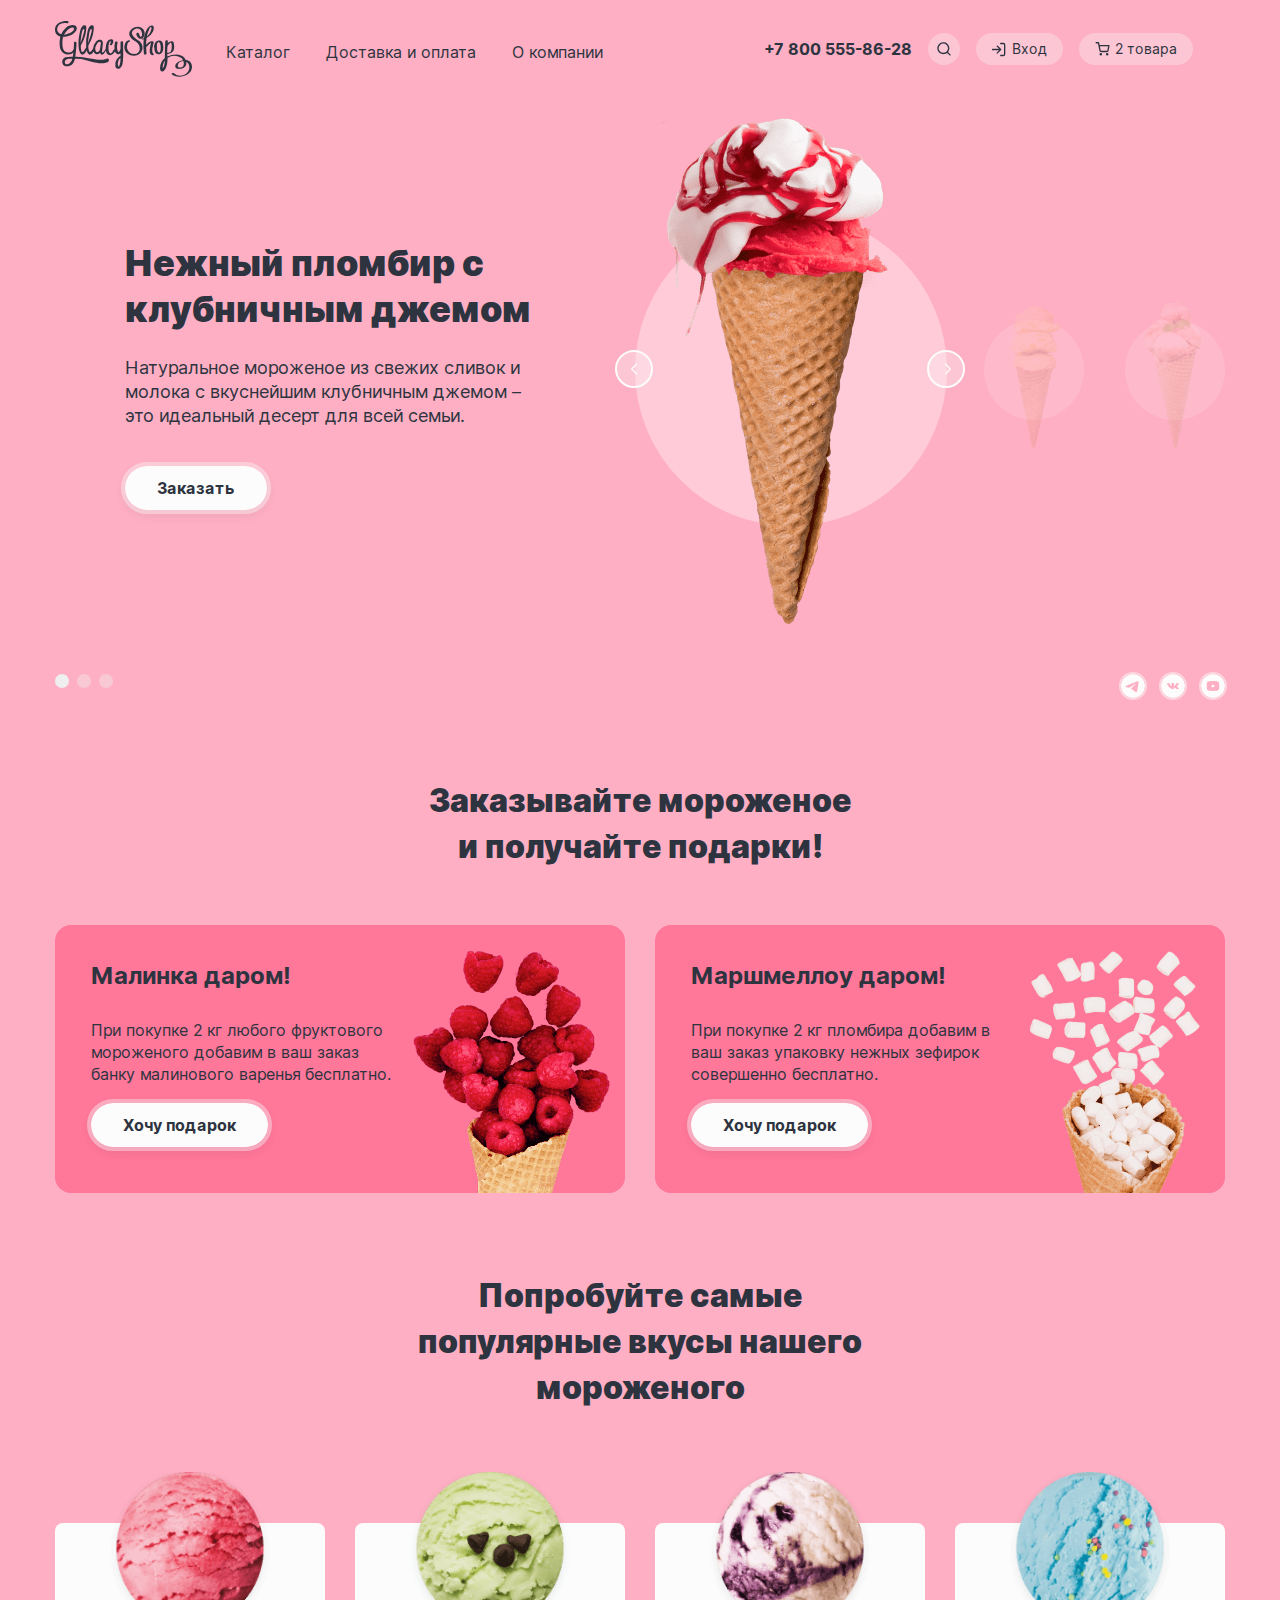
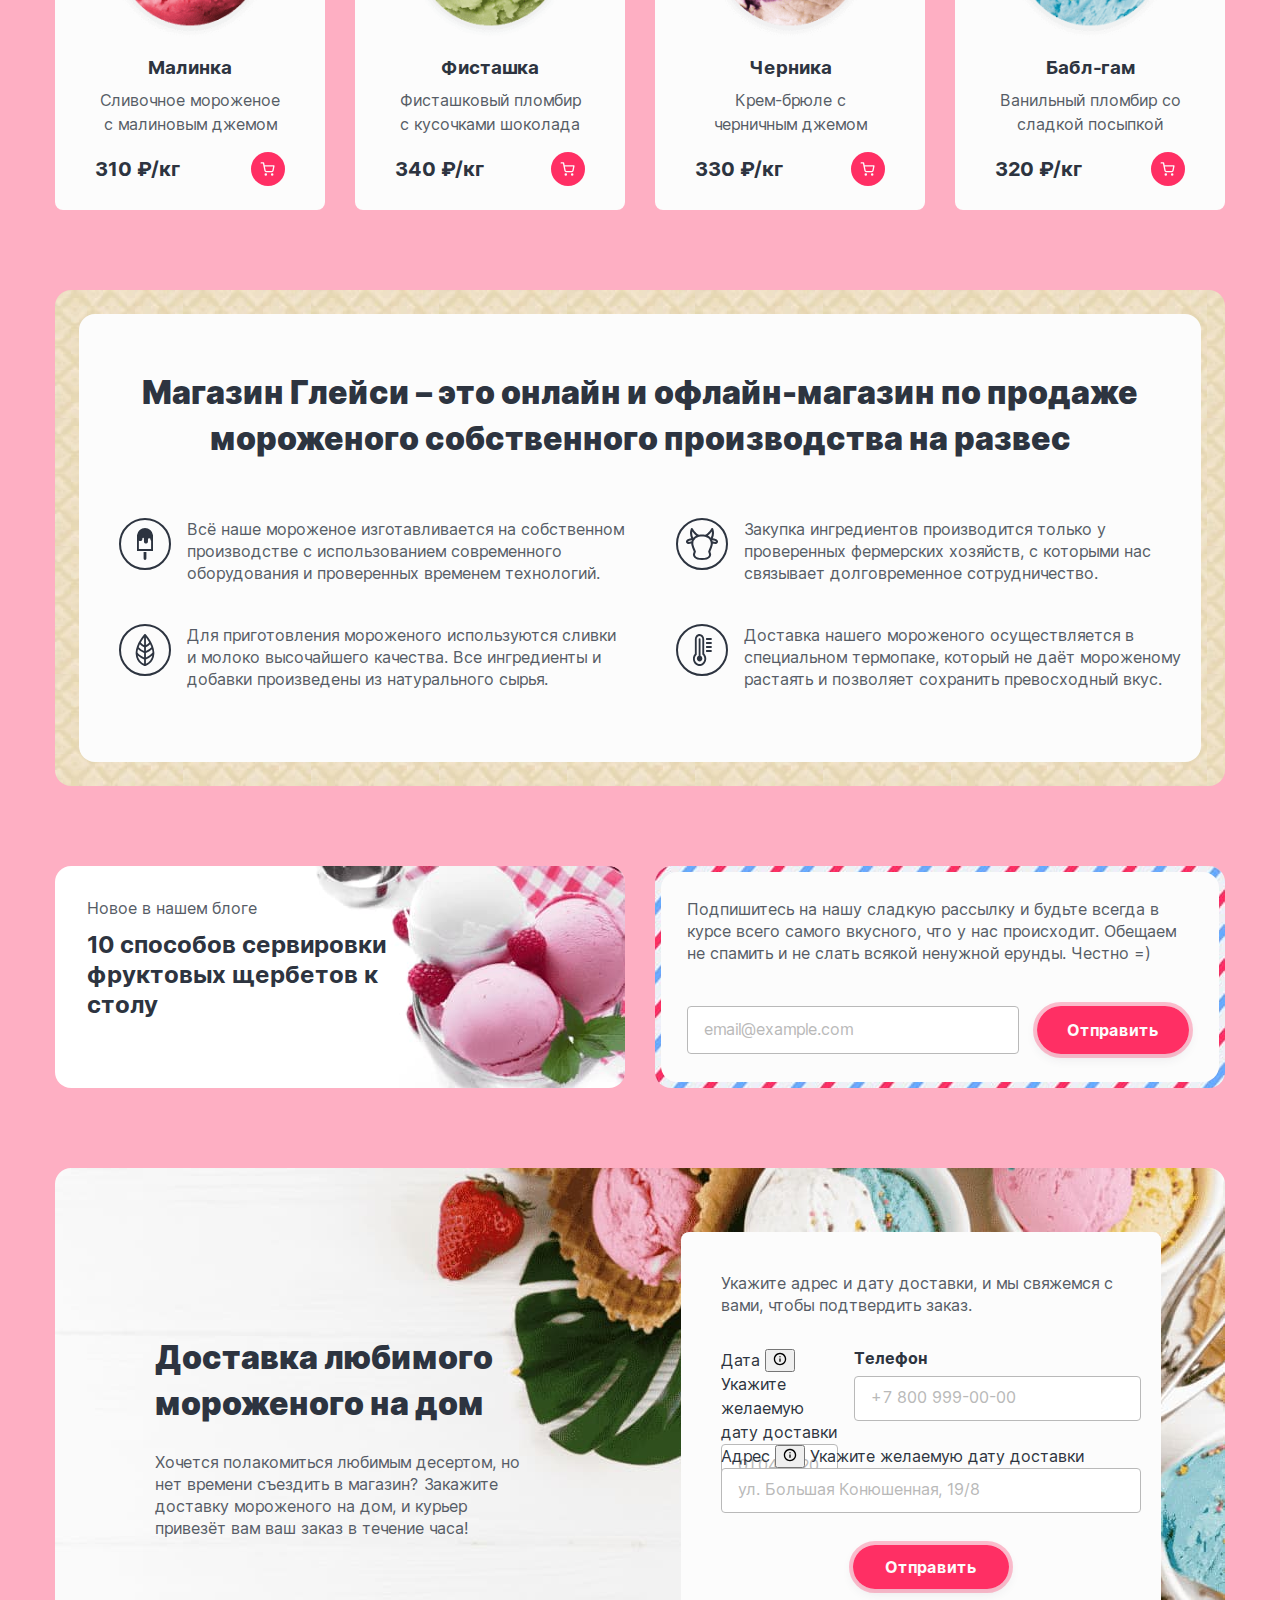
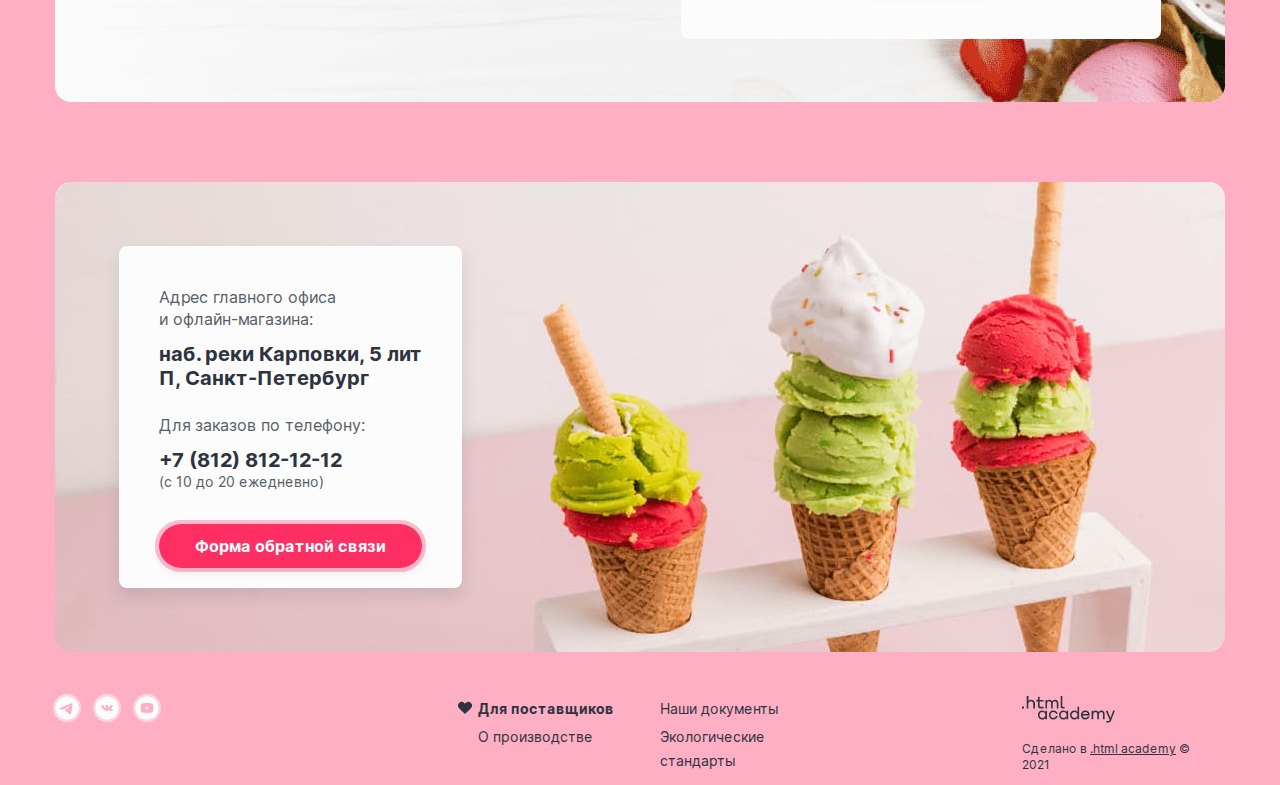
==== commit 6cdbdeaa: "Исправляет размеры" ====
--- a/index.html
+++ b/index.html
@@ -6,6 +6,7 @@
         content="width=device-width, user-scalable=no, initial-scale=1.0, maximum-scale=1.0, minimum-scale=1.0">
   <meta http-equiv="X-UA-Compatible" content="ie=edge">
   <link rel="stylesheet" href="css/styles.css">
+  <link rel="icon" href="icon/favicon.ico">
   <title>Главная страница магазина мороженого Глейси</title>
 </head>
 <body class="bg-blue bg-yellow">
@@ -55,6 +56,15 @@
             <span class="visually-hidden navigation-user-link-basket">Корзина</span>
             2 товара
           </a>
+<!--          <div class="popover popover-cart">
+            <button class="popover-close-button button button-light">
+              2
+              <span class="visually-hidden">Закрыть</span>
+            </button>
+            <div class="popover-content">
+              <h2 class="popover-title">Корзина</h2>
+            </div>
+          </div>-->
         </li>
       </ul>
     </nav>
@@ -340,11 +350,31 @@
               <p class="delivery-form-text">Укажите адрес и дату доставки, и мы свяжемся с вами, чтобы подтвердить заказ.</p>
               <form id="delivery-forms" action="https://echo.htmlacademy.ru/" method="post">
                 <div class="delivery-form-containers data">
-                  <label class="delivery-label" for="delivery-form-date">Дата
-                    <svg class="icon-required-field-form" aria-hidden="true" focusable="false" width="14" height="14" viewBox="0 0 14 14" fill="none" xmlns="http://www.w3.org/2000/svg">
-                      <path fill-rule="evenodd" clip-rule="evenodd" d="M7.00026 2.12508C4.30774 2.12508 2.12502 4.3078 2.12502 7.00032C2.12502 9.69284 4.30774 11.8756 7.00026 11.8756C9.69278 11.8756 11.8755 9.69284 11.8755 7.00032C11.8755 4.3078 9.69278 2.12508 7.00026 2.12508ZM0.791687 7.00032C0.791687 3.57142 3.57136 0.791748 7.00026 0.791748C10.4292 0.791748 13.2088 3.57142 13.2088 7.00032C13.2088 10.4292 10.4292 13.2089 7.00026 13.2089C3.57136 13.2089 0.791687 10.4292 0.791687 7.00032ZM7.00007 6.3334C7.36826 6.3334 7.66674 6.63188 7.66674 7.00007V9.21683C7.66674 9.58502 7.36826 9.8835 7.00007 9.8835C6.63188 9.8835 6.33341 9.58502 6.33341 9.21683V7.00007C6.33341 6.63188 6.63188 6.3334 7.00007 6.3334ZM7.00007 4.11665C6.63188 4.11665 6.33341 4.41513 6.33341 4.78332C6.33341 5.1515 6.63188 5.44998 7.00007 5.44998H7.0059C7.37409 5.44998 7.67257 5.1515 7.67257 4.78332C7.67257 4.41513 7.37409 4.11665 7.0059 4.11665H7.00007Z"/>
-                    </svg>
-                  </label>
+                  <span class="form-label form-label-icon">
+                    <label class="form-label" for="delivery-form-date">Дата</label>
+                    <span class="tooltip">
+                      <button class="tooltip-toggle" type="button" aria-labelledby="tooltip-label">
+                        <svg class="tooltip-icon" width="14" height="14" viewBox="0 0 14 14" fill="currentColor" xmlns="http://www.w3.org/2000/svg">
+                          <path fill-rule="evenodd" clip-rule="evenodd"
+                                d="M7.00026 2.12508C4.30774 2.12508 2.12502
+                                 4.3078 2.12502 7.00032C2.12502 9.69284 4.30774
+                                  11.8756 7.00026 11.8756C9.69278 11.8756 11.8755 9.69284 11.8755
+                                   7.00032C11.8755 4.3078 9.69278 2.12508 7.00026 2.12508ZM0.791687
+                                    7.00032C0.791687 3.57142 3.57136 0.791748 7.00026 0.791748C10.4292
+                                     0.791748 13.2088 3.57142 13.2088 7.00032C13.2088 10.4292 10.4292 13.2089
+                                      7.00026 13.2089C3.57136 13.2089 0.791687 10.4292 0.791687 7.00032ZM7.00007
+                                       6.3334C7.36826 6.3334 7.66674 6.63188 7.66674 7.00007V9.21683C7.66674 9.58502
+                                        7.36826 9.8835 7.00007 9.8835C6.63188 9.8835 6.33341 9.58502 6.33341
+                                         9.21683V7.00007C6.33341 6.63188 6.63188 6.3334 7.00007 6.3334ZM7.00007
+                                          4.11665C6.63188 4.11665 6.33341 4.41513 6.33341 4.78332C6.33341 5.1515
+                                           6.63188 5.44998 7.00007 5.44998H7.0059C7.37409 5.44998 7.67257 5.1515
+                                            7.67257 4.78332C7.67257 4.41513 7.37409 4.11665 7.0059 4.11665H7.00007Z"/>
+                        </svg>
+                      </button>
+                      <span class="tooltip-text" role="tooltip" id="tooltip-label-two">Укажите желаемую дату доставки</span>
+
+                    </span>
+                  </span>
                   <input class="delivery-input" type="text" name="delivery-form-date"
                          id="delivery-form-date" placeholder="01.04.2020">
                 </div>
@@ -354,7 +384,30 @@
                          id="delivery-form-phone" placeholder="+7 800 999-00-00">
                 </div>
                 <div class="delivery-form-containers address">
-                  <label class="delivery-label" for="delivery-form-address">Адрес</label>
+                  <span class="form-label form-label-icon">
+                    <label class="form-label" for="delivery-form-date">Адрес</label>
+                    <span class="tooltip">
+                      <button class="tooltip-toggle" type="button" aria-labelledby="tooltip-label">
+                        <svg class="tooltip-icon" width="14" height="14" viewBox="0 0 14 14" fill="currentColor" xmlns="http://www.w3.org/2000/svg">
+                          <path fill-rule="evenodd" clip-rule="evenodd"
+                                d="M7.00026 2.12508C4.30774 2.12508 2.12502
+                                 4.3078 2.12502 7.00032C2.12502 9.69284 4.30774
+                                  11.8756 7.00026 11.8756C9.69278 11.8756 11.8755 9.69284 11.8755
+                                   7.00032C11.8755 4.3078 9.69278 2.12508 7.00026 2.12508ZM0.791687
+                                    7.00032C0.791687 3.57142 3.57136 0.791748 7.00026 0.791748C10.4292
+                                     0.791748 13.2088 3.57142 13.2088 7.00032C13.2088 10.4292 10.4292 13.2089
+                                      7.00026 13.2089C3.57136 13.2089 0.791687 10.4292 0.791687 7.00032ZM7.00007
+                                       6.3334C7.36826 6.3334 7.66674 6.63188 7.66674 7.00007V9.21683C7.66674 9.58502
+                                        7.36826 9.8835 7.00007 9.8835C6.63188 9.8835 6.33341 9.58502 6.33341
+                                         9.21683V7.00007C6.33341 6.63188 6.63188 6.3334 7.00007 6.3334ZM7.00007
+                                          4.11665C6.63188 4.11665 6.33341 4.41513 6.33341 4.78332C6.33341 5.1515
+                                           6.63188 5.44998 7.00007 5.44998H7.0059C7.37409 5.44998 7.67257 5.1515
+                                            7.67257 4.78332C7.67257 4.41513 7.37409 4.11665 7.0059 4.11665H7.00007Z"/>
+                        </svg>
+                      </button>
+                      <span class="tooltip-text" role="tooltip" id="tooltip-label">Укажите желаемую дату доставки</span>
+                    </span>
+                  </span>
                   <input class="delivery-input" type="email" name="delivery-form-address"
                          id="delivery-form-address" placeholder="ул. Большая Конюшенная, 19/8">
                 </div>
@@ -413,7 +466,7 @@
     </ul>
     <div class="container-copyright">
       <a href="https://htmlacademy.ru/">
-        <img src="images/footer/logo_htmlacademy.svg" alt="Логотип HTMLАкадемии">
+        <img src="images/footer/logo_htmlacademy.svg" width="93" height="27" alt="Логотип HTMLАкадемии">
       </a>
       <p class="copyright">Сделано в <a href="https://htmlacademy.ru/">.html academy</a> © 2021</p>
     </div>
--- a/css/styles.css
+++ b/css/styles.css
@@ -1143,10 +1143,16 @@
   margin: 0;
   padding: 0;
 }
-.breadcrumbs:nth-child(2) {
+.breadcrumbs-item {
+  padding: 0 20px 0 0;
+}
+.breadcrumbs-item:not(:first-child) {
+  padding: 0 20px 0 8px;
+}
+.breadcrumbs-item:not(:last-child) {
   background-image: url(../images/chevrons-right.svg);
   background-repeat: no-repeat;
-  background-position: center;
+  background-position: right;
 }
 .breadcrumbs-link {
   display: inline-block;
@@ -1362,21 +1368,36 @@
   margin: 0 16px 0 0;
 }
 .catalog-fillers .control-mark-fillers {
-  width: 15px;
-  height: 15px;
-  border: 2px solid #2D3440;
-  border-radius: 2px;
-  box-sizing: border-box;
+  position: relative;
+  width: 16px;
+  height: 16px;
+  background-image: url(../images/form_icon.svg);
+  background-position: center;
+  background-repeat: no-repeat;
   margin: 0 8px 0 0;
   padding: 0 8px;
 }
 .control-input[type="checkbox"]:checked + .control-mark-fillers::before {
   position: absolute;
-  top: 14px;
-  left: 29px;
-  border: 2px solid blue;
+  top: 0;
+  left: 0;
+  width: 16px;
+  height: 16px;
   content: "";
-  background-color: #2D3440;
+  background-image: url(../images/Union.svg);
+  background-position: center;
+  background-repeat: no-repeat;
+}
+.control-input[type="checkbox"]:checked + .control-mark-fillers::after {
+  position: absolute;
+  top: 0;
+  left: 0;
+  width: 16px;
+  height: 16px;
+  content: "";
+  background-image: url(../images/Union.svg);
+  background-position: center;
+  background-repeat: no-repeat;
 }
 .catalog-filter {
   margin-bottom: 90px;
@@ -1453,33 +1474,28 @@
 }
 .pagination-item:not(:first-child):not(:last-child) .pagination-link:hover {
   background-color: rgba(252, 252, 252, 0.5);
-  border-radius: 50px;
 }
 .pagination-item:not(:first-child):not(:last-child) .pagination-link:active {
   background: rgba(252, 252, 252, 0.5);
-  border: 1px solid #FCFCFC;
-  border-radius: 50px;
+  border-color: #FCFCFC;
 }
 .pagination-item:not(:first-child):not(:last-child) .pagination-link:focus {
   background: rgba(252, 252, 252, 0.3);
-  border: 1px solid #2D3440;
-  border-radius: 50px;
+  border-color: #2D3440;
 }
 .pagination-item:not(:first-child):not(:last-child) .pagination-link:current {
   background: #FCFCFC;
-  border-radius: 50px;
-}
-.pagination-item:not(:first-child):not(:last-child) .pagination-link {
-  display: block;
+}
+.pagination-item/*:not(:first-child):not(:last-child)*/ .pagination-link {
   text-align: center;
   width: 26px;
-  height: 26px;
+  height: 24px;
   padding: 0;
   margin: 0;
 }
 .pagination-current {
   background: #FCFCFC;
-  border-radius: 50px;
+  border-radius: 50%;
 }
 .pagination-item:first-child {
   display: inline-block;
@@ -1498,13 +1514,17 @@
   color: #2D3440;
   padding: 2px 7px;
   text-decoration: none;
-  text-align: center;
+  display: flex;
+  justify-content: center;
+  align-items: center;
+  border: 1px solid transparent;
+  border-radius: 50%;
 }
 .pagination-prev {
   background-image: url(../images/pagination-union.svg);
   background-repeat: no-repeat;
   background-position: center;
-  transform: rotate(180deg);
+  transform: rotate(360deg);
 }
 .pagination-disabled {
   filter: opacity(0.3);
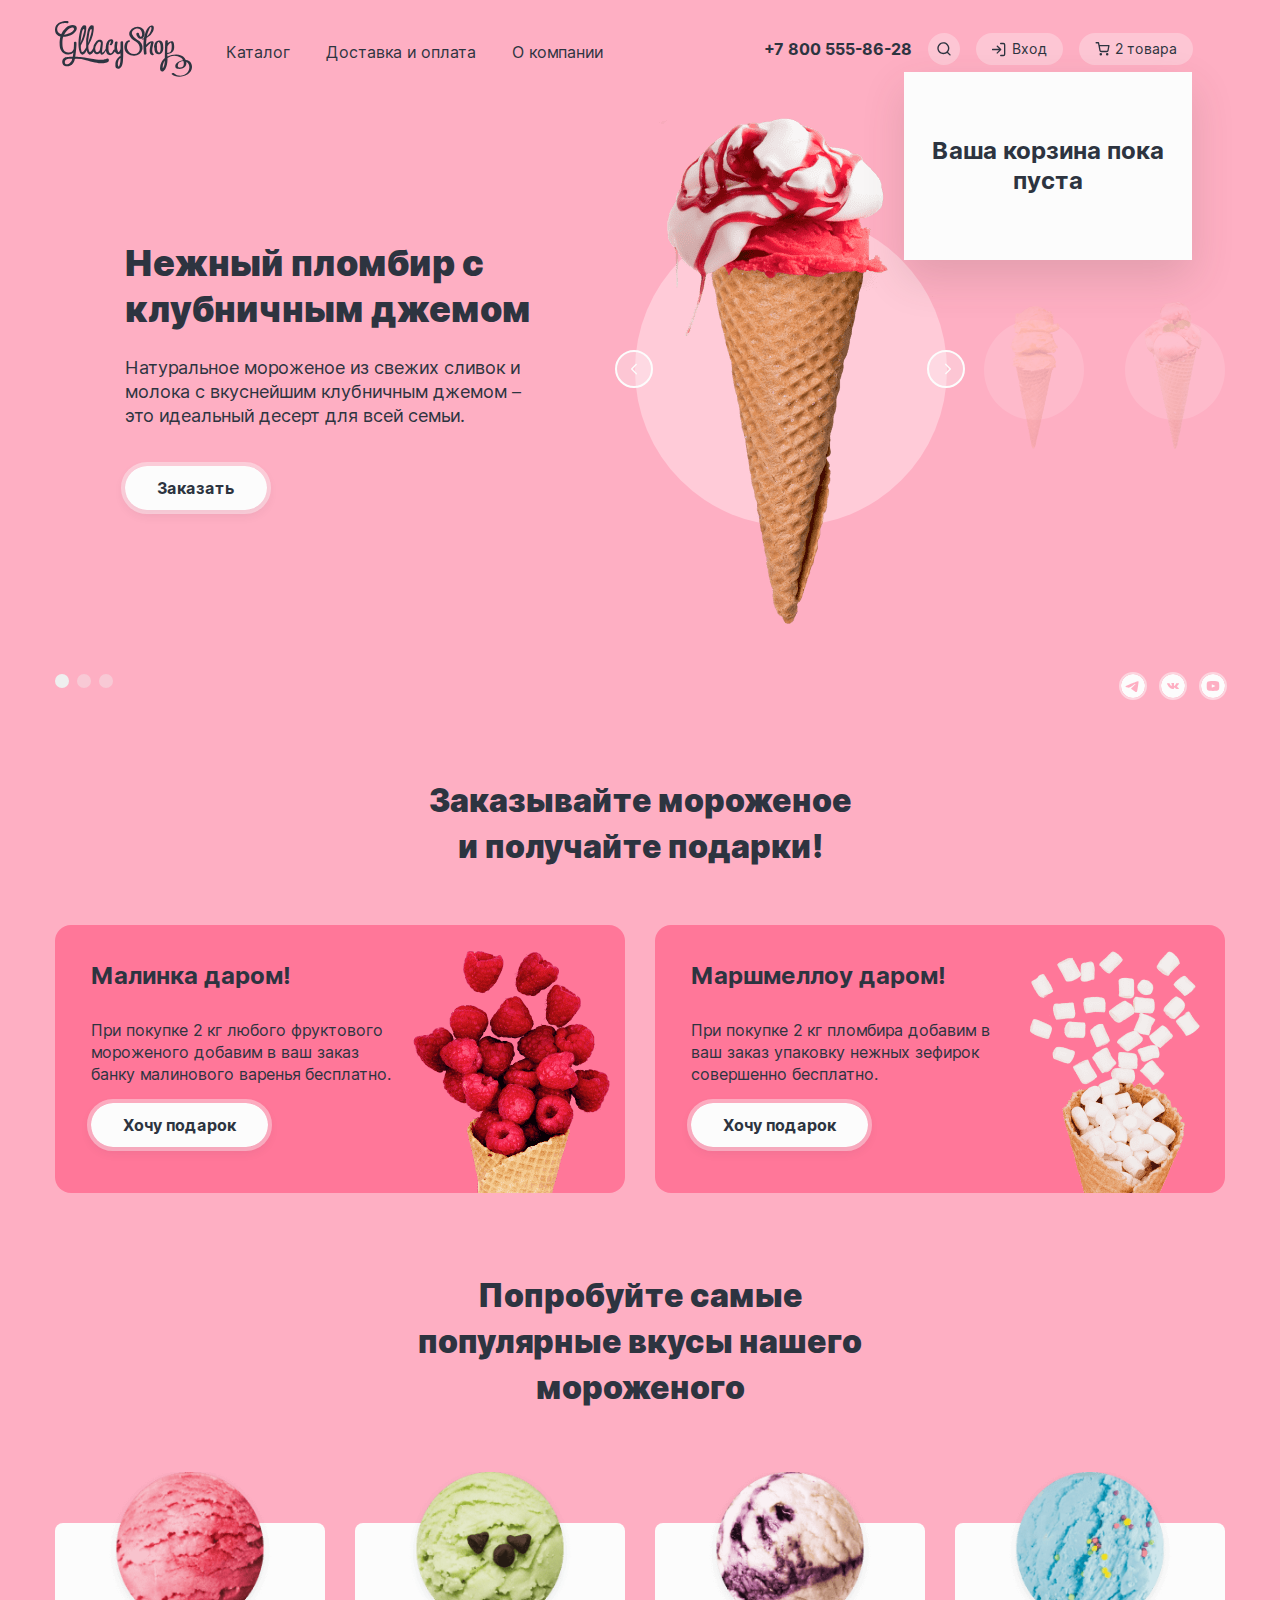
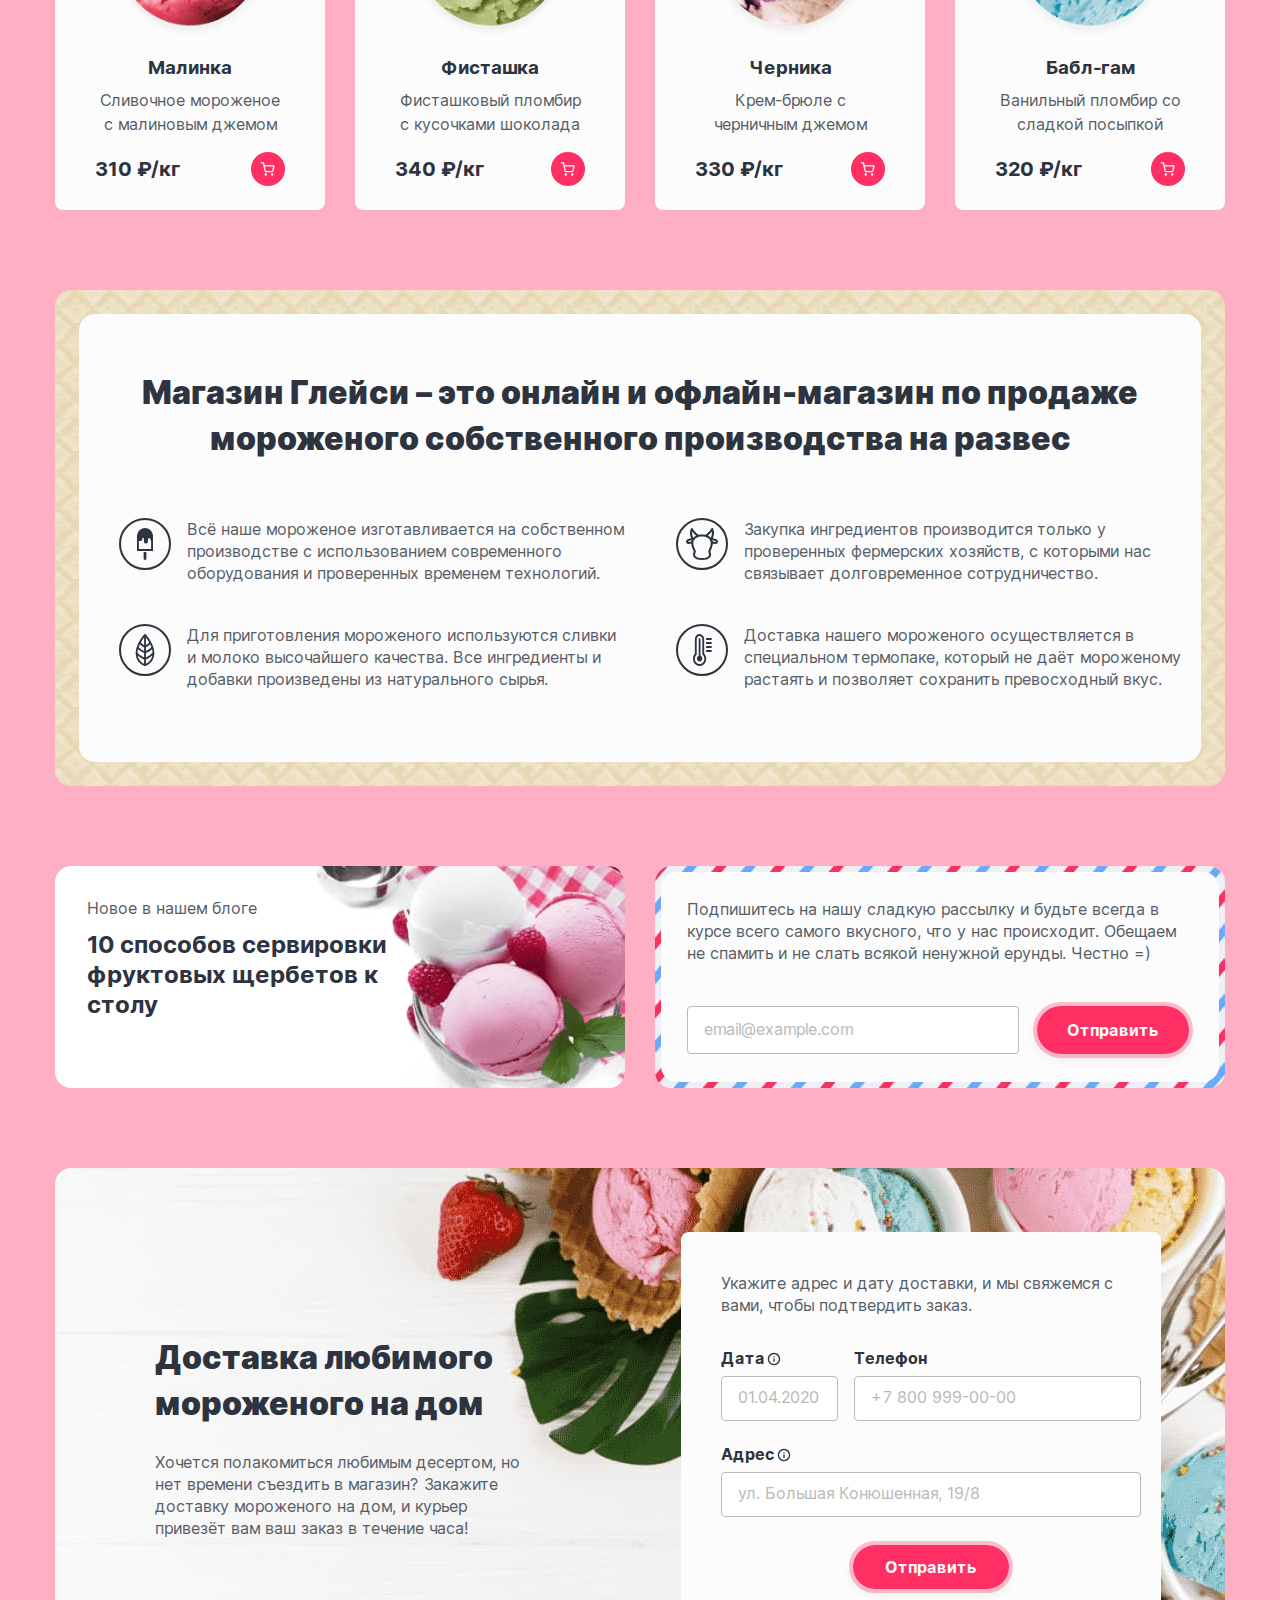
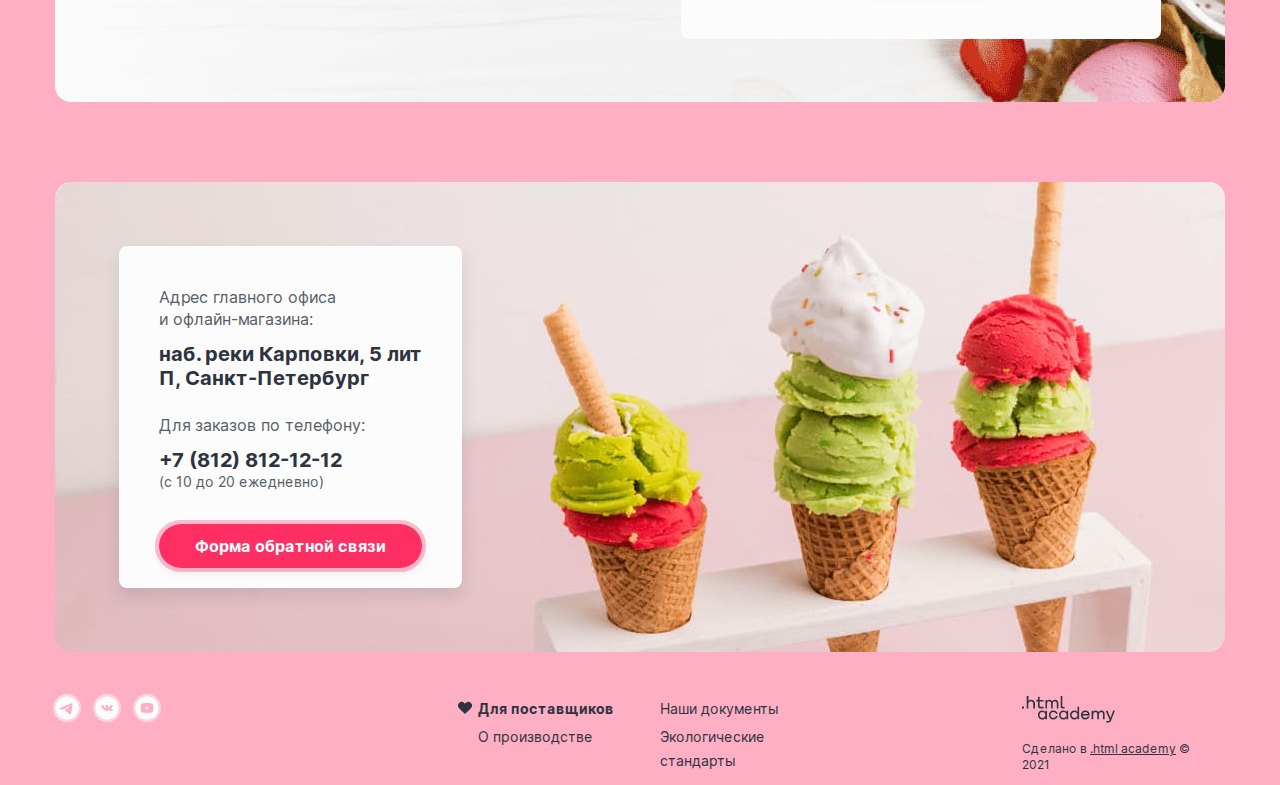
==== commit 8c592052: "Исправляет ошибки" ====
--- a/index.html
+++ b/index.html
@@ -7,6 +7,7 @@
   <meta http-equiv="X-UA-Compatible" content="ie=edge">
   <link rel="stylesheet" href="css/styles.css">
   <link rel="icon" href="icon/favicon.ico">
+  <link rel="icon" type="image/png" href="images/favicon.png">
   <title>Главная страница магазина мороженого Глейси</title>
 </head>
 <body class="bg-blue bg-yellow">
@@ -56,15 +57,25 @@
             <span class="visually-hidden navigation-user-link-basket">Корзина</span>
             2 товара
           </a>
-<!--          <div class="popover popover-cart">
-            <button class="popover-close-button button button-light">
-              2
-              <span class="visually-hidden">Закрыть</span>
-            </button>
+          <!--Для открытия поповера нужно убрать класс popover-close-->
+         <div class="popover popover-cart">
             <div class="popover-content">
-              <h2 class="popover-title">Корзина</h2>
-            </div>
-          </div>-->
+              <p class="popover-title">Ваша корзина пока пуста</p>
+            </div>
+<!--           <div class="popover-content">
+             <h3 class="popover-title">Корзина</h3>
+             <ul class="popover-list">
+               <li class="popover-item">
+                 <div class="popover-list">
+                   <h4 class="popover-text">Малинка</h4>
+                   <img class="popover-images" src="images/catalog/raspberry-ice-cream.png" width="192" height="184" alt="Малиновое мороженое">
+                   <span class="popover-prompt">1 кг х 310 ₽</span>
+                   <p class="prices">310 ₽</p>
+                 </div>
+               </li>
+             </ul>-->
+           </div>
+         </div>
         </li>
       </ul>
     </nav>
--- a/css/styles.css
+++ b/css/styles.css
@@ -57,7 +57,17 @@
   clip: rect(0 0 0 0);
   overflow: hidden;
 }
-li {
+.advantages-item,
+.site-navigation-item,
+.navigation-user-item,
+.slider-item,
+.slider-pagination-item,
+.social-links-item,
+.discounts-item,
+.catalog-populars-flavors-item,
+.footer-navigation-item,
+.breadcrumbs-item,
+.popover-item{
   list-style-type: none;
 }
 
@@ -120,6 +130,69 @@
 .navigation-user .navigation-user-link {
   min-width: 32px;
 }
+.navigation-item {
+  position: relative;
+}
+.popover {
+  font-family: Inter, sans-serif;
+  font-weight: 700;
+  font-size: 24px;
+  line-height: 30px;
+}
+.popover-content {
+  position: absolute;
+  top: 39px;
+  right: 1px;
+  z-index: 1;
+  min-width: 288px;
+  min-height: 156px;
+  text-align: center;
+  box-sizing: border-box;
+  color: #2D3440;
+  padding: 40px 0;
+  background-color: #FCFCFC;
+  box-shadow: 0 18px 40px rgba(79, 70, 60, 0.16);
+}
+/*.popover-list {
+  display: grid;
+  grid-template-columns: repeat(auto-fit, minmax(345px, 345px));
+  grid-template-rows: repeat(auto-fit, minmax(46px, 46px));
+  padding: 0;
+  margin: 0;
+}
+.popover-item {
+  display: grid;
+  grid-template-columns: repeat(2, 143px);
+  grid-template-rows: repeat(2, 23px);
+  column-gap: 83px;
+}
+.popover-images {
+
+  display: block;
+  width: 46px;
+  height: 46px;
+}
+.popover-text {
+  grid-column: 1;
+  grid-row: 2;
+  margin: 0;
+}
+.prices {
+  margin: 0;
+}
+.popover-close {
+  display: none;
+}
+.popover-title {
+   margin: 0 0 32px 0;
+ }*/
+/*.popover-close-button {
+  position: absolute;
+  top: 0;
+  right: 0;
+  width: 72px;
+  height: 70px;
+}*/
 .company-phone {
   display: inline-block;
   font-family: Inter, sans-serif;
@@ -745,7 +818,7 @@
   grid-template-rows: 48px;
   column-gap: 18px;
 }
-input::placeholder {
+.delivery-input::placeholder {
   font-family: Inter, sans-serif;
   font-weight: 400;
   font-size: 16px;
@@ -878,9 +951,17 @@
   font-weight: 700;
   font-size: 16px;
   line-height: 20px;
-  min-width: 40px;
-  min-height: 20px;
   margin: 0 0 8px 0;
+}
+.form-label {
+  font-weight: 700;
+  font-size: 16px;
+  line-height: 20px;
+  margin: 0 0 8px 0;
+}
+.form-label-icon {
+  position: relative;
+  padding-right: 16px;
 }
 .address .delivery-label {
   position: relative;
@@ -946,6 +1027,59 @@
   border: 1px solid #B9B9B9;
   border-radius: 4px;
   opacity: 1;
+}
+/* тултип */
+.tooltip {
+  position: absolute;
+  margin-top: 4px;
+  margin-left: 2px;
+  width: 16px;
+  height: 16px;
+}
+.tooltip-toggle {
+  border: none;
+  background-color: transparent;
+  padding: 0;
+  margin: 0;
+  display: block;
+}
+.tooltip-icon {
+  width: 100%;
+  height: 100%;
+  color: #2D3440;
+  display: block;
+}
+.tooltip-toggle:hover + .tooltip-text,
+.tooltip-toggle:focus + .tooltip-text {
+  display: block;
+}
+.tooltip-text {
+  padding: 8px 10px;
+  width: 180px;
+  font-weight: 400;
+  font-size: 12px;
+  line-height: 16px;
+  color: #565C66;
+  background: #fcfcfc;
+  border: 1px solid #b9b9b9;
+  box-shadow: 0 2px 12px rgb(173 152 143 / 18%);
+  border-radius: 1px;
+  position: absolute;
+  left: 135%;
+  top: -15px;
+  z-index: 1;
+  display: none;
+}
+.tooltip-text::before {
+  content: '';
+  position: absolute;
+  width: 14px;
+  height: 7px;
+  left: -10px;
+  top: 17px;
+  background: #FCFCFC;
+  border: 1px solid #FCFCFC;
+  transform: matrix(0, -1, -1, 0, 0, 0);
 }
 
 /* секция contacts */
@@ -1365,39 +1499,38 @@
   content: "";
 }
 .catalog-fillers .control {
+  position: relative;
+  display: block;
+  padding-left: 24px;
+  cursor: pointer;
   margin: 0 16px 0 0;
 }
 .catalog-fillers .control-mark-fillers {
-  position: relative;
+  position: absolute;
+  left: 0;
+  top: 2px;
   width: 16px;
   height: 16px;
-  background-image: url(../images/form_icon.svg);
-  background-position: center;
-  background-repeat: no-repeat;
-  margin: 0 8px 0 0;
-  padding: 0 8px;
-}
-.control-input[type="checkbox"]:checked + .control-mark-fillers::before {
-  position: absolute;
-  top: 0;
-  left: 0;
+  border: 2px solid #2D3440;
+  border-radius: 2px;
+  box-sizing: border-box;
+}
+.catalog-fillers .control-mark-fillers:hover {
+  border-color: #fcfcfc;
+}
+.control-input[type="checkbox"]:checked + .control-mark-fillers {
+  position: absolute;
   width: 16px;
   height: 16px;
-  content: "";
-  background-image: url(../images/Union.svg);
-  background-position: center;
-  background-repeat: no-repeat;
-}
-.control-input[type="checkbox"]:checked + .control-mark-fillers::after {
-  position: absolute;
-  top: 0;
-  left: 0;
+  background: url(../images/Union.svg) center;
+  border: none;
+}
+.control-input[type="checkbox"]:checked + .control-mark-fillers:hover {
+  position: absolute;
   width: 16px;
   height: 16px;
-  content: "";
-  background-image: url(../images/Union.svg);
-  background-position: center;
-  background-repeat: no-repeat;
+  background: url(../images/union-light.svg) center;
+  border: none;
 }
 .catalog-filter {
   margin-bottom: 90px;
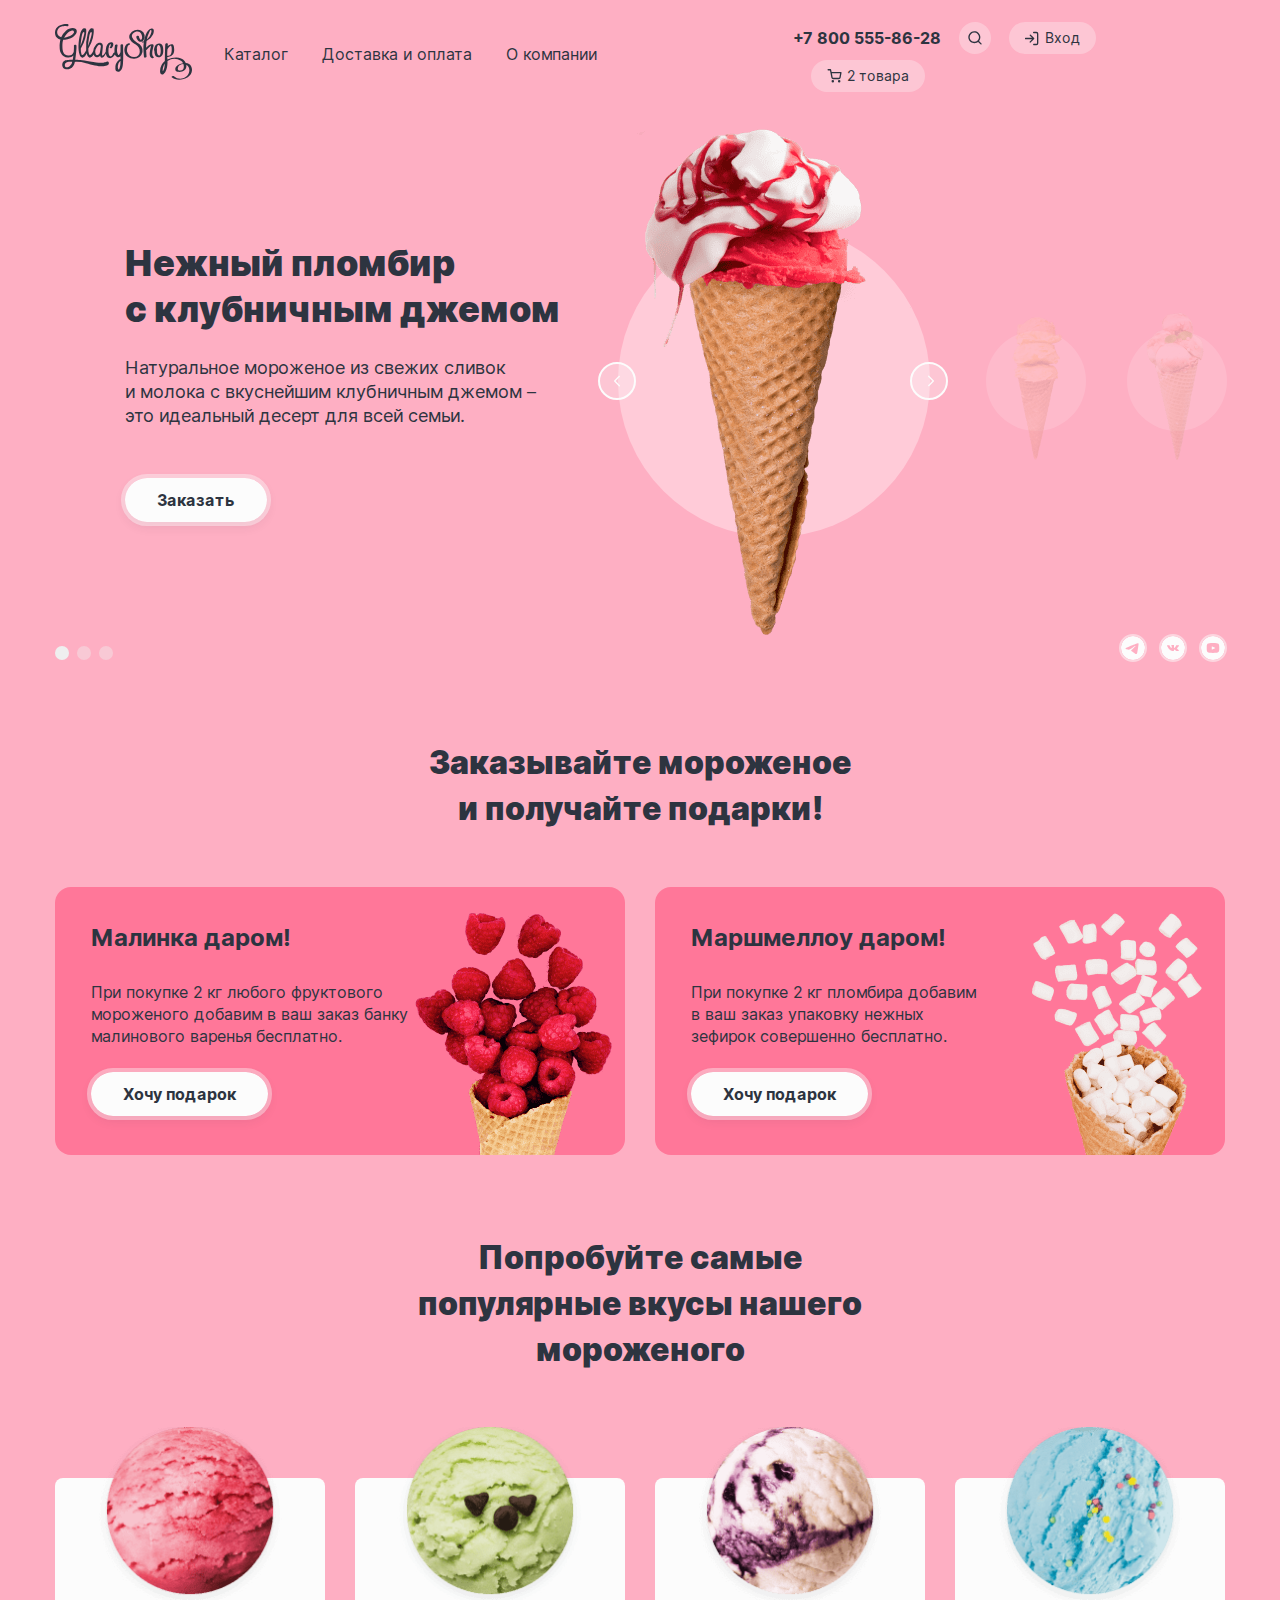
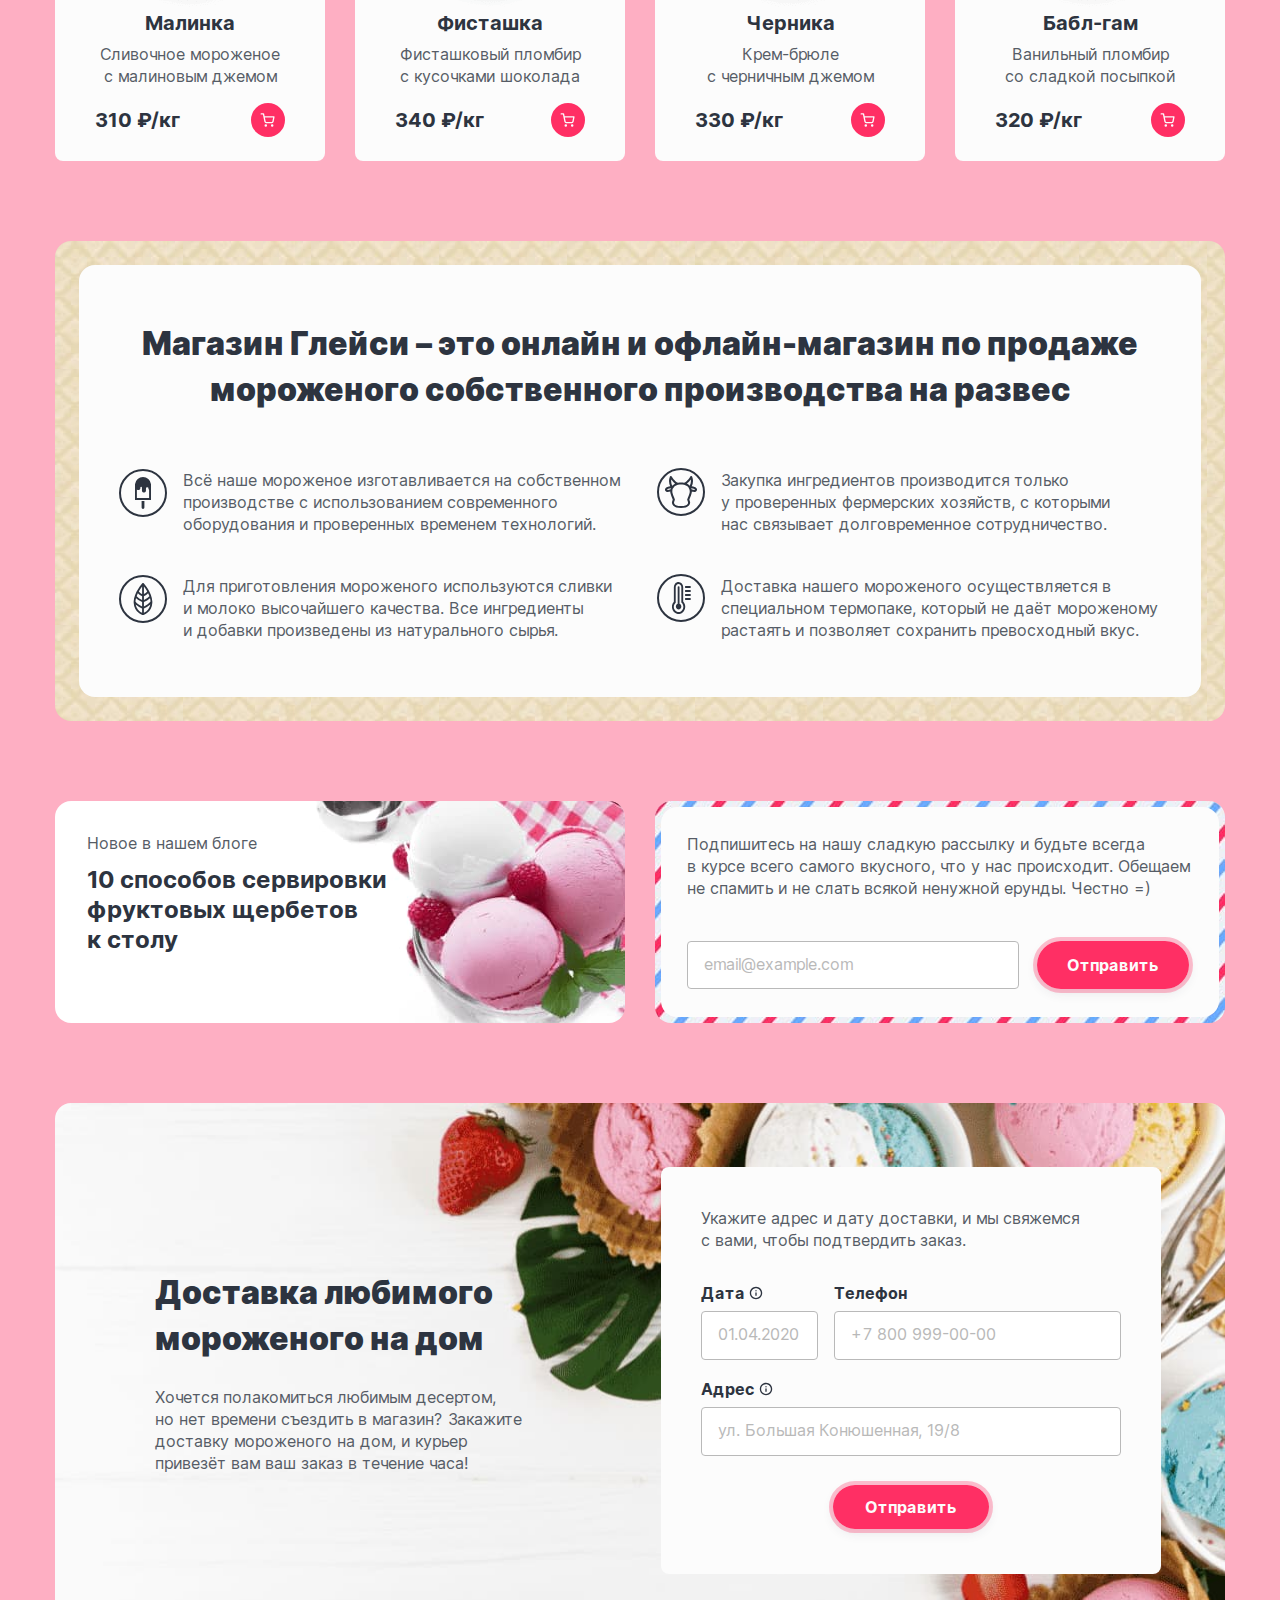
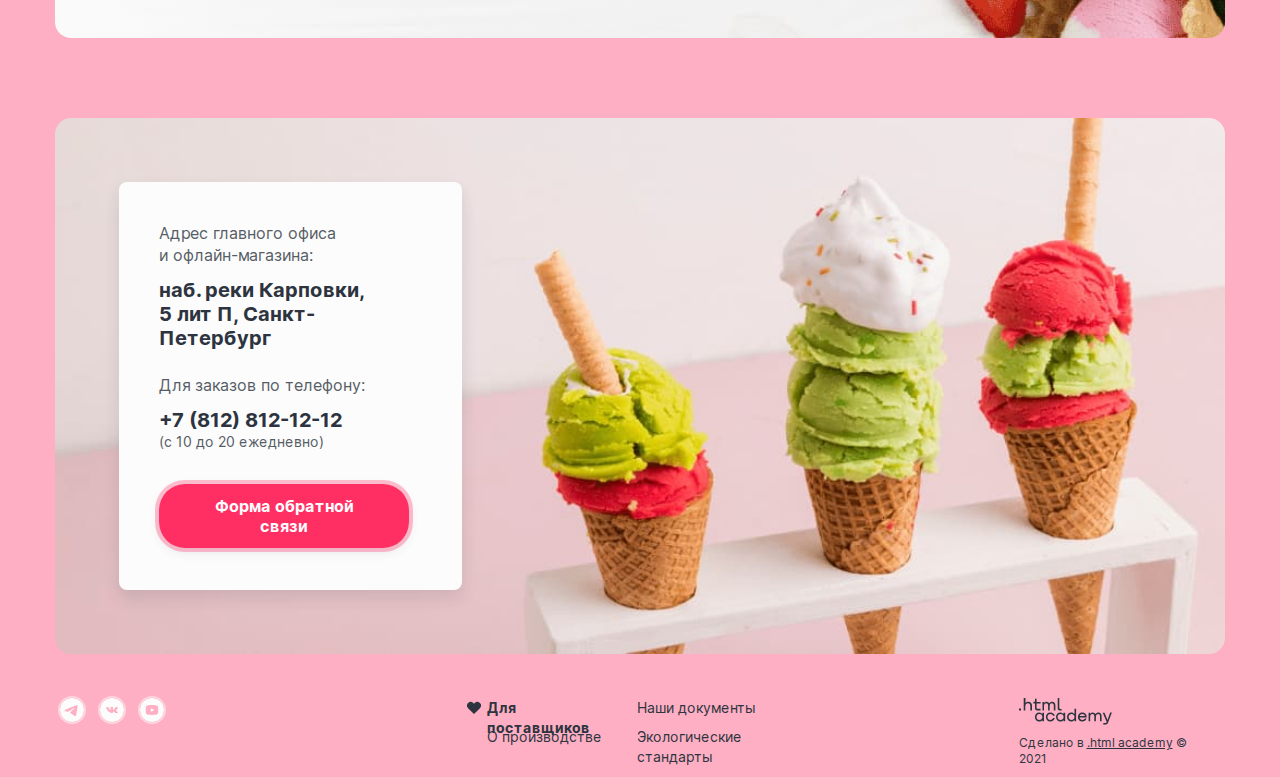
==== commit 9880cbd5: "Merge pull request #10 from SofiaBolesta/master" ====
--- a/index.html
+++ b/index.html
@@ -14,7 +14,7 @@
   <header class="main-header">
     <nav class="main-nav">
       <a class="logo">
-        <img src="images/logotip.svg" width="137" height="56" alt="Логотип магазина мороженого Глейси">
+        <img class="logo-image" src="images/logotip.svg" width="137" height="56" alt="Логотип магазина мороженого Глейси">
       </a>
       <ul class="site-navigation-list">
         <li class="site-navigation-item">
@@ -40,6 +40,13 @@
             </svg>
             <span class="visually-hidden">Поиск</span>
           </a>
+          <!-- для открытия поповера-поиска нужно удалить класс popover-search-close -->
+          <div class="popover-search popover-search-close">
+            <form id="form-site-search" action="https://echo.htmlacademy.ru/" method="post">
+              <label class="visually-hidden" for="form-search">Поиск по сайту</label>
+              <input class="search-field delivery-input" type="search" name="form-search" id="form-search" placeholder="Поиск по сайту" autofocus>
+            </form>
+          </div>
         </li>
         <li class="navigation-user-item">
           <a class="navigation-user-link navigation-user-link-input" href="#">Вход</a>
@@ -47,6 +54,21 @@
             <path fill-rule="evenodd" clip-rule="evenodd"
                   d="M8 1.52c0-.36.3-.66.67-.66h2.66a2 2 0 0 1 2 2v9.33a2 2 0 0 1-2 2H8.67a.67.67 0 0 1 0-1.33h2.66a.67.67 0 0 0 .67-.67V2.86a.67.67 0 0 0-.67-.67H8.67A.67.67 0 0 1 8 1.52Zm-3.14 2.2a.67.67 0 0 1 .94 0l3.33 3.33a.67.67 0 0 1 .2.47.66.66 0 0 1-.2.48L5.8 11.33a.67.67 0 1 1-.94-.94l2.2-2.2H.66a.67.67 0 1 1 0-1.33h6.4l-2.2-2.2a.67.67 0 0 1 0-.94Z"/>
           </svg>
+          <!-- Для открытия поповера-входа нужно удалить класс popover-login-close -->
+          <div class="popover-login popover-login-close">
+            <h2 class="popover-login-title">Личный кабинет</h2>
+            <form id="form-site-login" action="https://echo.htmlacademy.ru/" method="post">
+              <label class="visually-hidden" for="form-login-email"></label>
+              <input class="popover-field delivery-input" type="email" name="form-login-email" id="form-login-email" placeholder="email@example.com">
+              <label class="visually-hidden" for="form-login-password"></label>
+              <input class="popover-field delivery-input" type="password" name="form-login-password" id="form-login-password" value="Пароль">
+              <button class="button-form popover-button-login">Войти</button>
+            </form>
+            <div class="popover-container-links">
+              <a class="forgot-your-password" href="#">Забыли пароль?</a>
+              <a class="registration" href="#">Регистрация</a>
+            </div>
+          </div>
         </li>
         <li class="navigation-user-item">
           <a class="navigation-user-link" href="#">
@@ -57,24 +79,42 @@
             <span class="visually-hidden navigation-user-link-basket">Корзина</span>
             2 товара
           </a>
-          <!--Для открытия поповера нужно убрать класс popover-close-->
-         <div class="popover popover-cart">
-            <div class="popover-content">
-              <p class="popover-title">Ваша корзина пока пуста</p>
-            </div>
-<!--           <div class="popover-content">
-             <h3 class="popover-title">Корзина</h3>
-             <ul class="popover-list">
-               <li class="popover-item">
-                 <div class="popover-list">
-                   <h4 class="popover-text">Малинка</h4>
-                   <img class="popover-images" src="images/catalog/raspberry-ice-cream.png" width="192" height="184" alt="Малиновое мороженое">
-                   <span class="popover-prompt">1 кг х 310 ₽</span>
-                   <p class="prices">310 ₽</p>
-                 </div>
-               </li>
-             </ul>-->
+          <!--Для открытия поповера нужно убрать класс popover-basket-close-->
+         <div class="popover-basket popover-basket-close">
+           <h2 class="popover-basket-title">Корзина</h2>
+           <div class="popover-basket-container">
+             <div class="popover-basket-container-products">
+               <div class="popover-basket-slogan">
+                 <h3 class="popover-product-title">Малинка</h3>
+                 <img class="popover-product-pic" src="images/catalog/raspberry-ice-cream.png" width="192" height="184" alt="Малиновое мороженое">
+                 <span class="popover-product-explanation">1 кг х 310 ₽</span>
+               </div>
+               <div class="popover-basket-prices">
+                 <p class="popover-prices">310 ₽</p>
+                 <button class="popover-button" type="button">
+                   <svg class="button-close-image" aria-hidden="true" focusable="false" width="14" height="14" viewBox="0 0 14 14" fill="none" xmlns="http://www.w3.org/2000/svg"><path fill-rule="evenodd" clip-rule="evenodd" d="M12.89 2.05a.67.67 0 0 0-.95-.94L7 6.06 2.05 1.1a.67.67 0 0 0-.94.94L6.06 7 1.1 11.94a.67.67 0 1 0 .94.95L7 7.94l4.94 4.95a.67.67 0 1 0 .95-.95L7.94 7l4.95-4.95Z"/></svg>
+                 </button>
+               </div>
+             </div>
+             <div class="popover-basket-container-products">
+               <div class="popover-basket-slogan">
+                 <h3 class="popover-product-title">Бабл-гам</h3>
+                 <img class="popover-product-pic" src="images/catalog/bubblegum-ice-cream.png" width="192" height="184" alt="Бабл-гам мороженое">
+                 <span class="popover-product-explanation-gum">1,5 кг х 320 ₽</span>
+               </div>
+               <div class="popover-basket-prices">
+                 <p class="popover-prices">310 ₽</p>
+                 <button class="popover-button" type="button">
+                   <svg class="button-close-image" aria-hidden="true" focusable="false" width="14" height="14" viewBox="0 0 14 14" fill="none" xmlns="http://www.w3.org/2000/svg"><path fill-rule="evenodd" clip-rule="evenodd" d="M12.89 2.05a.67.67 0 0 0-.95-.94L7 6.06 2.05 1.1a.67.67 0 0 0-.94.94L6.06 7 1.1 11.94a.67.67 0 1 0 .94.95L7 7.94l4.94 4.95a.67.67 0 1 0 .95-.95L7.94 7l4.95-4.95Z"/></svg>
+                 </button>
+               </div>
+             </div>
+             <div class="popover-order">
+                <button class="button-form popover-order-button" type="button">Оформить заказ</button>
+                <p class="popover-total">Итого: 790 ₽</p>
+              </div>
            </div>
+           <span class="popover-separator"></span>
          </div>
         </li>
       </ul>
@@ -87,8 +127,8 @@
         <ul class="slider-list">
           <li class="slider-item">
             <div class="slider-container-slogan">
-              <h2 class="slider-title">Нежный пломбир с клубничным джемом</h2>
-              <p class="slider-text">Натуральное мороженое из свежих сливок
+              <h2 class="slider-title">Нежный пломбир<br> с клубничным джемом</h2>
+              <p class="slider-text">Натуральное мороженое из свежих сливок<br>
                 и молока с вкуснейшим клубничным джемом – это идеальный десерт для всей семьи.</p>
               <a class="button-link button-order" href="#">Заказать</a>
             </div>
@@ -104,44 +144,6 @@
               </div>
             </div>
           </li>
-          <!--<li class="slider-item">
-            <div class="slider-container-slogan">
-              <h2 class="slider-title">Сливочное мороженое со вкусом банана</h2>
-              <p class="slider-text">Сливочное мороженое с ярким банановым вкусом подарит вам
-                свежесть и наслаждение даже в самый жаркий летний день.</p>
-              <a class="button-link button-order" href="#">Заказать</a>
-            </div>
-            <div class="slider-container-images">
-              <div class="container-image-circle">
-                <img class="ice-cream-current" src="images/slider/banana-ice-cream-slider-big.png" width="306" height="507" alt="Сливочное мороженое со вкусом банана собственного приготовления">
-              </div>
-              <div class="container-image-circle-two">
-                <img class="ice-cream-two" src="images/slider/caramel-ice-cream-slider-small.png" width="66" height="150" alt="Карамельный пломбир с маршмеллоу собственного приготовления">
-              </div>
-              <div class="container-image-circle-three">
-                <img class="ice-cream-three" src="images/slider/strawberry-ice-cream-slider-small.png" width="66" height="150" alt="Клубничное мороженое собственного приготовления">
-              </div>
-            </div>
-          </li>
-          <li class="slider-item">
-            <div class="slider-container-slogan">
-              <h2 class="slider-title">Карамельный пломбир с маршмеллоу</h2>
-              <p class="slider-text">Необычный сладкий десерт с карамельным топпингом и кусочками зефира
-                завоюет сердца сладкоежек всех возрастов.</p>
-              <a class="button-link button-order" href="#">Заказать</a>
-            </div>
-            <div class="slider-container-images">
-              <div class="container-image-circle">
-                <img class="ice-cream-current" src="images/slider/caramel-ice-cream-slider-big.png" width="306" height="507" alt="Карамельный пломбир с маршмеллоу собственного приготовления">
-              </div>
-              <div class="container-image-circle-two">
-                <img class="ice-cream-two" src="images/slider/strawberry-ice-cream-slider-small.png" width="66" height="150" alt="Клубничное мороженое собственного приготовления">
-              </div>
-              <div class="container-image-circle-three">
-                <img class="ice-cream-three" src="images/slider/banana-ice-cream-slider-small.png" width="66" height="150" alt="Сливочное мороженое со вкусом банана собственного приготовления">
-              </div>
-            </div>
-          </li>-->
         </ul>
         <div class="container-button-slider">
           <button class="slider-button button-next" type="button">
@@ -208,10 +210,10 @@
           <li class="discounts-item">
             <div class="discounts-slogan">
               <h3 class="discounts-subtitle">Маршмеллоу даром!</h3>
-              <p class="discounts-text">При покупке 2 кг пломбира добавим в ваш заказ упаковку нежных зефирок совершенно бесплатно.</p>
+              <p class="discounts-text">При покупке 2 кг пломбира добавим<br> в ваш заказ упаковку нежных<br> зефирок совершенно бесплатно.</p>
               <a class="button-link button-order" href="#">Хочу подарок</a>
             </div>
-            <img src="images/discounts/marshmallow-in-a-cone.png" width="219" height="268" alt="Малина в рожке">
+            <img class="discounts-image" src="images/discounts/marshmallow-in-a-cone.png" width="219" height="268" alt="Малина в рожке">
           </li>
         </ul>
       </section>
@@ -261,7 +263,7 @@
               <div class="catalog-container">
                 <h3 class="catalog-popular-flavors-subtitle">Черника</h3>
                 <img class="catalog-pic" src="images/catalog/blueberry-ice-cream.png" width="192" height="184" alt="Черничное мороженое">
-                <p class="catalog-popular-flavors-text">Крем-брюле с черничным джемом</p>
+                <p class="catalog-popular-flavors-text">Крем-брюле<br> с черничным джемом</p>
               </div>
             </a>
             <div class="container-prices">
@@ -280,7 +282,7 @@
               <div class="catalog-container">
                 <h3 class="catalog-popular-flavors-subtitle">Бабл-гам</h3>
                 <img class="catalog-pic" src="images/catalog/bubblegum-ice-cream.png" width="192" height="184" alt="Бабл-гам мороженое">
-                <p class="catalog-popular-flavors-text">Ванильный пломбир со сладкой посыпкой</p>
+                <p class="catalog-popular-flavors-text">Ванильный пломбир<br> со сладкой посыпкой</p>
               </div>
             </a>
             <div class="container-prices">
@@ -307,13 +309,13 @@
             </li>
             <li class="advantages-item">
               <p class="advantages-circle-leaf"></p>
-              <p class="advantages-text">Для приготовления мороженого используются сливки и молоко высочайшего качества. Все ингредиенты
+              <p class="advantages-text">Для приготовления мороженого используются сливки и молоко высочайшего качества. Все ингредиенты<br>
                 и добавки произведены из натурального сырья.</p>
             </li>
             <li class="advantages-item">
               <p class="advantages-circle-cow"></p>
-              <p class="advantages-text">Закупка ингредиентов производится только
-                у проверенных фермерских хозяйств, с которыми
+              <p class="advantages-text">Закупка ингредиентов производится только<br>
+                у проверенных фермерских хозяйств, с которыми<br>
                 нас связывает долговременное сотрудничество.</p>
             </li>
             <li class="advantages-item">
@@ -328,13 +330,13 @@
         <h2 class="visually-hidden">Новости и подписка</h2>
         <div class="news-container">
           <article class="blog">
-            <a class="article-title" href="#">10 способов сервировки фруктовых щербетов к столу</a>
+            <a class="article-title" href="#">10 способов сервировки фруктовых щербетов<br> к столу</a>
             <p class="article-text">Новое в нашем блоге</p>
           </article>
           <section class="news-subscribe">
             <div class="news-subscribe-container">
               <h3 class="visually-hidden">Подписка</h3>
-              <p class="news-subscribe-text">Подпишитесь на нашу сладкую рассылку и будьте всегда
+              <p class="news-subscribe-text">Подпишитесь на нашу сладкую рассылку и будьте всегда<br>
                 в курсе всего самого вкусного, что у нас происходит. Обещаем не спамить и не слать всякой ненужной ерунды. Честно =)</p>
               <form id="news-subscribe-form" action="https://echo.htmlacademy.ru/" method="post">
                 <label for="subscribe-form-email" class="visually-hidden">Введите ваш E-mail</label>
@@ -350,7 +352,7 @@
         <div class="delivery-container">
           <div class="delivery-container-slogan">
             <h2 class="delivery-title">Доставка любимого мороженого на дом</h2>
-            <p class="delivery-text">Хочется полакомиться любимым десертом,
+            <p class="delivery-text">Хочется полакомиться любимым десертом,<br>
               но нет времени съездить в магазин? Закажите
               доставку мороженого на дом, и курьер
               привезёт вам ваш заказ в течение часа!</p>
@@ -358,14 +360,14 @@
           <section class="delivery-form">
             <h2 class="visually-hidden">Доставка</h2>
             <div class="delivery-form-container">
-              <p class="delivery-form-text">Укажите адрес и дату доставки, и мы свяжемся с вами, чтобы подтвердить заказ.</p>
+              <p class="delivery-form-text">Укажите адрес и дату доставки, и мы свяжемся<br> с вами, чтобы подтвердить заказ.</p>
               <form id="delivery-forms" action="https://echo.htmlacademy.ru/" method="post">
                 <div class="delivery-form-containers data">
                   <span class="form-label form-label-icon">
                     <label class="form-label" for="delivery-form-date">Дата</label>
                     <span class="tooltip">
                       <button class="tooltip-toggle" type="button" aria-labelledby="tooltip-label">
-                        <svg class="tooltip-icon" width="14" height="14" viewBox="0 0 14 14" fill="currentColor" xmlns="http://www.w3.org/2000/svg">
+                        <svg class="tooltip-icon" aria-hidden="true" focusable="false" width="14" height="14" viewBox="0 0 14 14" fill="currentColor" xmlns="http://www.w3.org/2000/svg">
                           <path fill-rule="evenodd" clip-rule="evenodd"
                                 d="M7.00026 2.12508C4.30774 2.12508 2.12502
                                  4.3078 2.12502 7.00032C2.12502 9.69284 4.30774
@@ -399,7 +401,7 @@
                     <label class="form-label" for="delivery-form-date">Адрес</label>
                     <span class="tooltip">
                       <button class="tooltip-toggle" type="button" aria-labelledby="tooltip-label">
-                        <svg class="tooltip-icon" width="14" height="14" viewBox="0 0 14 14" fill="currentColor" xmlns="http://www.w3.org/2000/svg">
+                        <svg class="tooltip-icon" aria-hidden="true" focusable="false" width="14" height="14" viewBox="0 0 14 14" fill="currentColor" xmlns="http://www.w3.org/2000/svg">
                           <path fill-rule="evenodd" clip-rule="evenodd"
                                 d="M7.00026 2.12508C4.30774 2.12508 2.12502
                                  4.3078 2.12502 7.00032C2.12502 9.69284 4.30774
@@ -433,7 +435,7 @@
       <section class="contacts">
         <div class="contacts-container">
           <h2 class="visually-hidden">Контакты</h2>
-          <h3 class="contacts-address-title">наб. реки Карповки, 5 лит П, Санкт-Петербург</h3>
+          <h3 class="contacts-address-title">наб. реки Карповки,<br> 5 лит П, Санкт-Петербург</h3>
           <p class="contacts-text contacts-address-text">Адрес главного офиса и офлайн-магазина:</p>
           <p class="contacts-text contacts-text-phone">Для заказов по телефону:</p>
           <a class="contacts-phone" href="tel:+78128121212">+7 (812) 812-12-12</a>
@@ -477,10 +479,26 @@
     </ul>
     <div class="container-copyright">
       <a href="https://htmlacademy.ru/">
-        <img src="images/footer/logo_htmlacademy.svg" width="93" height="27" alt="Логотип HTMLАкадемии">
+        <img class="footer-logo-img" src="images/footer/logo_htmlacademy.svg" width="93" height="27" alt="Логотип HTMLАкадемии">
       </a>
       <p class="copyright">Сделано в <a href="https://htmlacademy.ru/">.html academy</a> © 2021</p>
     </div>
   </footer>
+  <!-- Для закрытия модального окна убрать класс modal-window-close-->
+  <div class="modal-window modal-window-close">
+    <h2 class="modal-title">Мы обязательно ответим вам!</h2>
+    <form id="modal-window-form" action="https://echo.htmlacademy.ru/" method="post">
+      <label class="visually-hidden" for="modal-name">Имя и фамилия</label>
+      <input class="modal-field delivery-input" type="text" name="modal-name" id="modal-name" placeholder="Имя и фамилия">
+      <label class="visually-hidden" for="modal-email">E-mail</label>
+      <input class="modal-field delivery-input" type="email" name="modal-email" id="modal-email" placeholder="email@example.com">
+      <label class="visually-hidden" for="modal-msg">Ваше обращение</label>
+      <textarea class="modal-field-textarea" type="text" name="modal-msg" id="modal-msg" placeholder="В свободной форме"></textarea>
+      <button class="button-form modal-button" type="submit">Отправить</button>
+    </form>
+    <button class="button-close" type="button">
+      <svg class="button-close-image" aria-hidden="true" focusable="false" width="14" height="14" viewBox="0 0 14 14" fill="none" xmlns="http://www.w3.org/2000/svg"><path fill-rule="evenodd" clip-rule="evenodd" d="M12.89 2.05a.67.67 0 0 0-.95-.94L7 6.06 2.05 1.1a.67.67 0 0 0-.94.94L6.06 7 1.1 11.94a.67.67 0 1 0 .94.95L7 7.94l4.94 4.95a.67.67 0 1 0 .95-.95L7.94 7l4.95-4.95Z"/></svg>
+    </button>
+  </div>
 </body>
 </html>
--- a/css/styles.css
+++ b/css/styles.css
@@ -19,20 +19,6 @@
   src: url("../fonts/inter-900.woff2") format("woff2");
   font-display: swap;
 }
-/*.bg-blue {
-  font-family: Inter, sans-serif;
-  font-size: 16px;
-  line-height: 24px;
-  color: #2D3440;
-  background-color: #69A9FF;
-}
-.bg-yellow {
-  font-family: Inter, sans-serif;
-  font-size: 16px;
-  line-height: 24px;
-  color: #2D3440;
-  background-color: #FCC850;
-}*/
 .html {
   height: 100%;
 }
@@ -82,15 +68,21 @@
 }
 .logo {
   display: inline-block;
-  margin-right: 16px;
+}
+.logo-image {
+  display: block;
+  padding: 24px 15px 24px 0;
 }
 .site-navigation-list {
   display: flex;
-  min-width: 540px;
+  min-width: 416px;
+  margin: 20px 170px 16px 0;
   flex-wrap: wrap;
-  margin-bottom: 16px;
   padding: 0;
  }
+ul.site-navigation-list.navigation-user {
+  margin: 10px 0 0 0;
+}
 .navigation-link {
   font-family: Inter, sans-serif;
   font-weight: 400;
@@ -98,7 +90,8 @@
   color: inherit;
   text-decoration: none;
   text-align: center;
-  padding: 8px 16px;
+  padding: 8px 15px;
+  margin: 0;
   border: 2px solid transparent;
   border-radius: 30px;
 }
@@ -106,26 +99,26 @@
   background: rgba(252, 252, 252, 0.5);
   border-radius: 30px;
   color: #2D3440;
-  padding: 8px 16px;
+  padding: 8px 15px;
 }
 .navigation-link:active {
   background: #FCFCFC;
   color: #2D3440;
   border-radius: 30px;
-  padding: 8px 16px;
+  padding: 8px 15px;
 }
 .navigation-link:focus {
   background: rgba(252, 252, 252, 0.5);
   border: 2px solid #2D3440;
   color: #2D3440;
   border-radius: 30px;
-  padding: 8px 16px;
+  padding: 8px 15px;
 }
 .navigation-link:current {
   background: #FF4A78;
   color: #FCFCFC;
   border-radius: 30px;
-  padding: 8px 16px;
+  padding: 8px 15px;
 }
 .navigation-user .navigation-user-link {
   min-width: 32px;
@@ -153,46 +146,9 @@
   background-color: #FCFCFC;
   box-shadow: 0 18px 40px rgba(79, 70, 60, 0.16);
 }
-/*.popover-list {
-  display: grid;
-  grid-template-columns: repeat(auto-fit, minmax(345px, 345px));
-  grid-template-rows: repeat(auto-fit, minmax(46px, 46px));
-  padding: 0;
-  margin: 0;
-}
-.popover-item {
-  display: grid;
-  grid-template-columns: repeat(2, 143px);
-  grid-template-rows: repeat(2, 23px);
-  column-gap: 83px;
-}
-.popover-images {
-
-  display: block;
-  width: 46px;
-  height: 46px;
-}
-.popover-text {
-  grid-column: 1;
-  grid-row: 2;
-  margin: 0;
-}
-.prices {
-  margin: 0;
-}
 .popover-close {
   display: none;
 }
-.popover-title {
-   margin: 0 0 32px 0;
- }*/
-/*.popover-close-button {
-  position: absolute;
-  top: 0;
-  right: 0;
-  width: 72px;
-  height: 70px;
-}*/
 .company-phone {
   display: inline-block;
   font-family: Inter, sans-serif;
@@ -203,9 +159,9 @@
   text-align: center;
   padding: 6px 0;
 }
-.navigation-user-item {
+.navigation-user-item:not(:first-child) {
   position: relative;
-  margin-left: 16px;
+  margin-left: 18px;
 }
 .navigation-user-item:not(:nth-child(2)) .navigation-user-link {
   display: inline-block;
@@ -234,6 +190,40 @@
   left: 9px;
   fill: #2D3440;
 }
+.navigation-user:nth-child(2) .navigation-user-item {
+  position: relative;
+}
+.popover-search-close {
+  display: none;
+}
+.popover-search {
+  position: absolute;
+  top: 40px;
+  left: -322px;
+  background: #FCFCFC;
+  border-radius: 4px;
+  width: 356px;
+  height: 96px;
+  z-index: 20;
+  padding: 24px 16px;
+  box-sizing: border-box;
+}
+.search-field {
+  background: #FFFFFF;
+  border: 1px solid #B9B9B9;
+  border-radius: 4px;
+  box-sizing: border-box;
+  padding: 14px 16px;
+  width: 324px;
+  height: 48px;
+}
+.search-field::placeholder {
+  color: #B9B9B9;
+  font-family: Inter,sans-serif;
+  font-weight: 400;
+  font-size: 16px;
+  line-height: 20px;
+}
 .navigation-user-item:not(:first-child) .navigation-user-link:hover {
   background: rgba(252, 252, 252, 0.5);
 }
@@ -261,6 +251,68 @@
   left: 16px;
   fill: #2D3440;
 }
+.navigation-user:nth-child(3) .navigation-user-item {
+  position: relative;
+}
+.popover-login-close {
+  display: none;
+}
+.popover-login {
+  position: absolute;
+  top: 40px;
+  left: -334px;
+  background: #FCFCFC;
+  border-radius: 4px;
+  width: 420px;
+  min-height: 350px;
+  padding: 48px 48px 10px 48px;
+  box-sizing: border-box;
+  z-index: 20;
+}
+.popover-login-title {
+  font-family: Inter, sans-serif;
+  font-weight: 700;
+  font-size: 24px;
+  line-height: 30px;
+  color: #2D3440;
+  margin: 0 0 32px 0;
+}
+.popover-field {
+  width: 324px;
+  height: 48px;
+  box-sizing: border-box;
+  margin: 0 0 16px 0;
+}
+.popover-button-login {
+  padding: 12px 32px;
+  margin: 16px 23px 0 0;
+}
+.popover-container-links {
+  display: flex;
+  flex-direction: column;
+  width: 113px;
+  min-height: 44px;
+  transform: translate(130px, -45px);
+}
+.forgot-your-password,
+.registration {
+  font-family: Inter,sans-serif;
+  font-weight: 400;
+  font-size: 14px;
+  line-height: 20px;
+  text-decoration: none;
+  color: #2D3440;
+  border-bottom: 1px solid #2D3440;
+}
+.forgot-your-password {
+  display: block;
+  width: 113px;
+  margin-bottom: 4px;
+}
+.registration {
+  display: block;
+  width: 89px;
+}
 .icon-basket {
   position: absolute;
   top: 9px;
@@ -269,10 +321,138 @@
   left: 16px;
   fill: #2D3440;
 }
-
+.navigation-user:nth-child(4) .navigation-user-item {
+  position: relative;
+}
+.popover-basket-close {
+  display: none;
+}
+.popover-basket {
+  position: absolute;
+  top: 40px;
+  left: -328px;
+  background: #FCFCFC;
+  border-radius: 4px;
+  width: 441px;
+  padding: 48px 48px 48px 48px;
+  box-sizing: border-box;
+  z-index: 20;
+}
+.popover-basket-container {
+  display: grid;
+  grid-template-columns: 345px;
+  grid-template-rows: repeat(auto-fit, minmax(46px, 50px));
+  row-gap: 24px;
+}
+.popover-basket-container-products {
+  display: flex;
+  justify-content: space-between;
+}
+.popover-basket-slogan {
+  display: flex;
+  align-items: center;
+}
+.popover-product-title {
+  display: block;
+  position: relative;
+  top: -12px;
+  font-family: Inter,sans-serif;
+  font-weight: 700;
+  font-size: 18px;
+  line-height: 22px;
+  min-height: 22px;
+  color: #2D3440;
+  margin: 0;
+  order: 2;
+}
+.popover-product-explanation {
+  position: absolute;
+  top: 135px;
+  left: 111px;
+  font-family: Inter, sans-serif;
+  font-weight: 400;
+  font-size: 14px;
+  line-height: 20px;
+  height: 20px;
+  color: #B9B9B9;
+  order: 3;
+}
+.popover-product-pic {
+  display: block;
+  width: 46px;
+  height: 46px;
+  order: 1;
+  margin: 0 16px 0 0;
+}
+.popover-basket-prices {
+  display: flex;
+  align-items: center;
+}
+.popover-prices {
+  font-family: Inter, sans-serif;
+  font-weight: 700;
+  font-size: 18px;
+  line-height: 22px;
+  color: #2D3440;
+  margin: 0 52px 0 0;
+}
+.popover-button {
+  position: relative;
+  border: none;
+  background-color: transparent;
+  padding: 0;
+  width: 16px;
+  height: 16px;
+}
+.button-close-image {
+  position: absolute;
+  top: 1px;
+  left: 1px;
+}
+.popover-product-explanation-gum {
+  position: absolute;
+  top: 207px;
+  left: 111px;
+  font-family: Inter, sans-serif;
+  font-weight: 400;
+  font-size: 14px;
+  line-height: 20px;
+  height: 20px;
+  color: #B9B9B9;
+  order: 3;
+}
+.popover-order {
+  position: relative;
+  display: flex;
+  align-items: center;
+  justify-content: space-between;
+  margin-top: 64px;
+}
+.popover-order-button {
+  height: 20px;
+  padding: 12px 32px;
+  box-sizing: content-box;
+}
+.popover-total {
+  font-family: Inter, sans-serif;
+  font-style: normal;
+  font-weight: 700;
+  font-size: 18px;
+  line-height: 22px;
+  color: #2D3440;
+  margin: 0;
+}
+.popover-separator {
+  position: absolute;
+  top: 270px;
+  width: 345px;
+  height: 1px;
+  background-color: #E7E7E7;
+}
 /* main */
 
 .main-container {
+  position: relative;
   flex-grow: 1;
 }
 .page-container {
@@ -291,23 +471,24 @@
 }
 .slider-item {
   display: flex;
-  justify-content: space-between;
 }
 .slider-container-slogan {
   padding: 136px 0 136px 70px;
+  margin: 0 21px 0 0;
 }
 .slider-title {
   font-weight: 900;
   font-size: 36px;
   line-height: 46px;
   margin: 0 2px 24px 0;
+  width: 470px;
 }
 .slider-text {
   font-weight: 400;
   font-size: 18px;
   line-height: 24px;
-  max-width: 403px;
-  margin: 0 58px 48px 0;
+  max-width: 414px;
+  margin: 0 58px 60px 0;
 }
 .button-link {
   font-family: Inter, sans-serif;
@@ -353,6 +534,7 @@
 }
 .container-image-circle {
   display: flex;
+  margin: 10px 0 0 0;
   justify-content: center;
   align-items: center;
 }
@@ -361,6 +543,10 @@
    align-items: center;
    max-width: 630px;
    max-height: 554px;
+}
+.ice-cream-current {
+  display: block;
+  transform: translateX(-5px);
 }
 .slider-container-images:not(:last-child) {
   padding-left: 37px;
@@ -377,11 +563,12 @@
   border-radius: 100%;
   width: 100px;
   height: 100px;
-  margin-left: 37px
+  margin: 10px 0 0 56px;
 }
 .slider-container-images .container-image-circle-two .ice-cream-two {
   margin-left: 15px;
   margin-top: -20px;
+  opacity: 1;
 }
 .slider-container-images .container-image-circle-three {
   background-color: #FFCBD8;
@@ -389,7 +576,7 @@
   border-radius: 100%;
   width: 100px;
   height: 100px;
-  margin-left: 41px
+  margin: 10px 0 0 41px;
 }
 .slider-container-images .container-image-circle-three .ice-cream-three {
   margin-left: 15px;
@@ -399,11 +586,12 @@
   display: flex;
   flex-direction: row;
   flex-wrap: wrap;
-  margin: 0;
+  margin: -10px 0 0 0;
 }
 .container-pagination {
   display: flex;
   justify-content: space-between;
+  margin-top: -40px;
 }
 .slider-pagination {
   display: flex;
@@ -451,7 +639,7 @@
   justify-content: space-between;
   width: 350px;
   height: 38px;
-  transform: translate(560px, -286px);
+  transform: translate(543px, -286px);
 }
 .slider-button{
   position: relative;
@@ -571,17 +759,20 @@
   font-weight: 400;
   font-size: 16px;
   line-height: 22px;
-  margin: 0 0 28px 0;
-}
-
+  margin: 0 0 35px 0;
+  width: 328px;
+}
+.discounts-image {
+  display: block;
+  transform: translateX(-11px);
+}
 /* секция catalog-popular-flavors */
 .catalog-popular-flavors-title {
   font-weight: 900;
   font-size: 32px;
   line-height: 46px;
   text-align: center;
-  margin: 0 auto 56px;
-  padding: 0 0 56px 0;
+  margin: 0 auto 105px;
   max-width: 527px;
   min-height: 92px;
 }
@@ -612,16 +803,20 @@
   justify-content: center;
 }
 .catalog-popular-flavors-subtitle {
-  margin: 0 0 8px 0;
+  margin: -15px 0 8px 0;
   order: 2;
+  font-size: 20px;
 }
 .catalog-pic {
   order: 1;
-  width: 168px;
-  height: 168px;
+  width: 190px;
+  height: 183px;
   margin: -51px 0 16px 0;
 }
 .catalog-popular-flavors-text {
+  font-weight: 400;
+  font-size: 16px;
+  line-height: 22px;
   color: #565C66;
   margin: 0 0 16px 0;
   order: 3;
@@ -701,7 +896,8 @@
   display: grid;
   grid-template-columns: repeat(auto-fill, minmax(506px, 1fr));
   grid-template-rows: repeat(auto-fill, minmax(66px, 1fr));
-  gap: 40px 32px;
+  gap: 40px 0;
+  margin: 0;
   justify-content: center;
 }
 .advantages-item {
@@ -711,33 +907,33 @@
 .advantages-circle-ice-cream {
   border: 2px solid #2D3440;
   border-radius: 100%;
-  width: 48px;
-  height: 48px;
+  width: 44px;
+  height: 44px;
   margin: 0 16px 0 0;
   background: url(../images/advantage/ice-crem.svg) no-repeat center;
 }
 .advantages-circle-leaf {
   border: 2px solid #2D3440;
   border-radius: 50%;
-  width: 48px;
-  height: 48px;
+  width: 44px;
+  height: 44px;
   margin: 0 16px 0 0;
   background: url(../images/advantage/leaf.svg) no-repeat center;
 }
 .advantages-circle-cow {
   border: 2px solid #2D3440;
   border-radius: 50%;
-  width: 48px;
-  height: 48px;
-  margin: 0 16px 0 0;
+  width: 44px;
+  height: 44px;
+  margin: -1px 16px 0 -3px;
   background: url(../images/advantage/cow.svg) no-repeat center;
 }
 .advantages-circle-thermometer {
   border: 2px solid #2D3440;
   border-radius: 50%;
-  width: 48px;
-  height: 48px;
-  margin: 0 16px 0 0;
+  width: 44px;
+  height: 44px;
+  margin: -1px 16px 0 -3px;
   background: url(../images/advantage/thermometer.svg) no-repeat center;
 }
 .advantages-item:nth-child(2) {
@@ -749,7 +945,7 @@
   font-size: 16px;
   line-height: 22px;
   color: #565C66;
-  max-width: 441px;
+  max-width: 442px;
   margin: 0;
 }
 
@@ -765,8 +961,8 @@
 .blog {
   display: flex;
   flex-direction: column;
-  background-image: url(../images/background/news-bg.jpg);
-  background-repeat: no-repeat;
+  background: url(../images/background/news-bg.jpg) no-repeat center;
+  background-size: cover;
   border-radius: 16px;
   padding: 32px 0 10px 32px;
 }
@@ -793,6 +989,7 @@
 .news-subscribe {
   display: flex;
   background: url(../images/background/subscription-bg.jpg) no-repeat;
+  background-size: cover;
   border-radius: 16px;
   width: 570px;
 }
@@ -862,18 +1059,17 @@
 .delivery {
   z-index: -1;
   background: url(../images/background/delivery-bg.jpg) no-repeat;
+  background-size: cover;
   border-radius: 16px;
   margin-bottom: 80px;
 }
 .delivery-container {
   display: flex;
-  justify-content: space-between;
-  max-height: 534px;
 }
 .delivery-container-slogan {
   min-width: 471px;
-  max-height: 534px;
   padding: 167px 0 163px 100px;
+  margin: 0 35px 0 0;
 }
 .delivery-title {
   font-weight: 900;
@@ -901,7 +1097,7 @@
   border-radius: 8px;
   height: 325px;
   margin: 64px 64px 64px 0;
-  padding: 40px 40px 42px 40px;
+  padding: 40px 60px 42px 40px;
 }
 #delivery-forms {
   display: grid;
@@ -925,7 +1121,7 @@
 .delivery-form-containers:last-child {
   grid-column: span 2;
   grid-row: 3;
-  margin: 25px auto;
+  margin: 20px auto;
   padding: 0;
 }
 .date {
@@ -982,7 +1178,7 @@
   background: #FFFFFF;
   border: 1px solid #B9B9B9;
   border-radius: 4px;
-  padding: 14px 16px;
+  padding: 16px 16px;
 }
 .delivery-input:empty {
   color: #B9B9B9;
@@ -1031,8 +1227,8 @@
 /* тултип */
 .tooltip {
   position: absolute;
-  margin-top: 4px;
-  margin-left: 2px;
+  margin-top: 3px;
+  margin-left: 4px;
   width: 16px;
   height: 16px;
 }
@@ -1084,7 +1280,8 @@
 
 /* секция contacts */
 .contacts {
-  background: url(../images/background/feedback-bg.jpg) no-repeat;
+  background: url(../images/background/feedback-bg.jpg) no-repeat center;
+  background-size: cover;
   border-radius: 16px;
   margin-bottom: 44px;
   padding: 64px 0 64px 64px;
@@ -1096,7 +1293,7 @@
   max-width: 263px;
   box-shadow: 0 8px 16px rgba(45, 52, 64, 0.12);
   border-radius: 8px;
-  padding: 40px 40px 20px 40px;
+  padding: 40px 40px 42px 40px;
 }
 .contacts-address-title {
   font-weight: 700;
@@ -1136,6 +1333,8 @@
   margin: 0 0 32px 0;
 }
 .button-form-link {
+  display: block;
+  width: 186px;
   font-weight: 700;
   font-size: 16px;
   line-height: 20px;
@@ -1151,6 +1350,7 @@
 
 /* footer */
 .main-footer {
+  position: relative;
   display: grid;
   grid-template-columns: repeat(3, 1fr);
   grid-template-rows: 1fr;
@@ -1162,7 +1362,7 @@
 .social-links-list {
   display: flex;
   flex-wrap: wrap;
-  margin: 0;
+  margin: 0 0 0 5px;
   padding: 0;
 }
 .social-link {
@@ -1208,10 +1408,13 @@
   background-position: center;
 }
 .footer-navigation-list {
+  font-weight: 400;
+  font-size: 14px;
+  line-height: 20px;
   display: grid;
-  grid-template-columns: 182px 182px;
+  grid-template-columns: 165px 182px;
   grid-template-rows: repeat(2, 20px);
-  gap: 8px 0;
+  gap: 9px 0;
   padding: 0;
   margin: 0;
 }
@@ -1219,8 +1422,14 @@
   width: 182px;
   padding: 0 0 0 20px;
 }
+.footer-navigation-item:not(:first-child):not(:nth-child(3)) {
+  padding: 0 0 0 5px;
+}
+.footer-navigation-item:not(:last-child) {
+  width: 127px;
+}
 .footer-navigation-item-current {
-  background: url(../images/footer/heart-black-icon-footer.svg) no-repeat 0 5px;
+  background: url(../images/footer/heart-black-icon-footer.svg) no-repeat 0 3px;
 }
 .footer-navigation-link{
   font-weight: 400;
@@ -1240,11 +1449,16 @@
   display:flex;
   flex-direction: column;
   width: 193px;
+  margin: 0 0 0 5px;
+}
+.footer-logo-img {
+  display: block;
 }
 .copyright {
   font-weight: 400;
   font-size: 12px;
   line-height: 16px;
+  margin: 10px 0;
 }
 .copyright > a {
   color: #2D3440;
@@ -1259,11 +1473,13 @@
   color: #FCFCFC;
   background: #FF4A78;
   border-radius: 30px;
-  padding: 8px 16px;
+  padding: 8px 15px;
 }
 
 /* main */
-
+.main-catalog {
+  margin-top: 30px;
+}
 .catalog-header {
   display: flex;
   flex-direction: column;
@@ -1321,9 +1537,9 @@
   grid-row: 1;
   align-self: flex-end;
   justify-self: start;
-  padding: 6px 40px;
-  min-height: 36px;
-  max-width: 185px;
+  padding: 7px 55px;
+  min-height: 35px;
+  max-width: 189px;
   background: rgba(252, 252, 252, 0.3);
   border: 2px solid #FCFCFC;
   border-radius: 20px;
@@ -1370,13 +1586,16 @@
   font-size: 14px;
   line-height: 20px;
   width: 196px;
+  text-transform: lowercase;
   background: rgba(252, 252, 252, 0.3);
   border-radius: 20px;
-  padding: 8px 0 8px 16px;
+  padding: 8px 0 8px 13px;
   border: none;
   color: #2D3440;
 }
-
+#catalog-filter-sorting > option {
+  width: 100px;
+}
 /* range */
 .range {
   width: 196px;
@@ -1389,14 +1608,14 @@
   top: 17px;
   left: 16px;
   width: 164px;
-  height: 2px;
+  height: 1px;
   margin-bottom: 16px;
   background-color: rgba(86, 92, 102, .3);
   border-radius: 2px;
 }
 .range-bar {
   position: absolute;
-  height: 2px;
+  height: 1px;
   background-color: #565C66;
 }
 .range-toggle {
@@ -1442,12 +1661,9 @@
   flex-direction: row;
   background: rgba(252, 252, 252, 0.3);
   border-radius: 20px;
-  max-width: 400px;
+  max-width: 383px;
   min-height: 36px;
   border: none;
-}
-.control:last-child {
-  padding-right: 24px;
 }
 .control-input {
   display: none;
@@ -1458,7 +1674,7 @@
   border: 2px solid #2D3440;
   box-sizing: border-box;
   border-radius: 50%;
-  margin: 0 8px 0 0;
+  margin: 0 5px 0 0;
 }
 .control:hover .control-mark {
   border-color: #FCFCFC;
@@ -1470,7 +1686,7 @@
 .control-input[type="radio"]:checked + .control-mark::before {
   position: absolute;
   top: 14px;
-  left: 29px;
+  left: 22px;
   width: 6px;
   height: 6px;
   background-color: #2D3440;
@@ -1480,7 +1696,7 @@
 .control-input[type="radio"]:checked:hover + .control-mark::before {
   position: absolute;
   top: 14px;
-  left: 29px;
+  left: 22px;
   width: 6px;
   height: 6px;
   background-color: #FCFCFC;
@@ -1490,7 +1706,7 @@
 .control-input[type="radio"]:checked:disabled + .control-mark::before {
   position: absolute;
   top: 14px;
-  left: 29px;
+  left: 22px;
   width: 6px;
   height: 6px;
   background-color: #2D3440;
@@ -1501,9 +1717,12 @@
 .catalog-fillers .control {
   position: relative;
   display: block;
-  padding-left: 24px;
+  padding-left: 25px;
   cursor: pointer;
   margin: 0 16px 0 0;
+}
+.catalog-fillers .control:last-child {
+  margin: 0;
 }
 .catalog-fillers .control-mark-fillers {
   position: absolute;
@@ -1533,9 +1752,9 @@
   border: none;
 }
 .catalog-filter {
-  margin-bottom: 90px;
-}
-.catalog-filter-fat .control {
+  margin-bottom: 97px;
+}
+.catalog-filter-fat:not(:first-child) .control {
   position: relative;
   font-weight: 400;
   font-size: 14px;
@@ -1546,17 +1765,20 @@
   align-items: center;
   min-width: 45px;
   max-height: 20px;
-  padding: 7px 0 8px 24px;
+  padding: 7px 3px 8px 17px;
+}
+.catalog-filter-fat .control:first-child {
+  padding: 6px 0 8px 23px;
 }
 .filters-container-fillers {
   display: grid;
-  grid-template-columns: 1fr 185px;
+  grid-template-columns: 1fr 189px;
   grid-template-rows: 64px;
   gap: 16px 24px;
   max-width: 809px;
 }
 .filters-container-fillers .catalog-filters-group {
-  min-width: 660px;
+  min-width: 590px;
 }
 .catalog-fillers {
   font-weight: 400;
@@ -1566,10 +1788,11 @@
   border-radius: 20px;
   display: flex;
   flex-wrap: wrap;
-  min-width: 45px;
+  width: 579px;
   max-height: 20px;
-  padding: 8px 0 8px 24px;
+  padding: 8px 0 8px 22px;
   border: none;
+  margin: 0;
 }
 .product-list {
   display: grid;
@@ -1580,7 +1803,7 @@
   margin: 0 0 16px 0;
 }
 .catalog-populars-flavors-item {
-  margin-bottom: 50px;
+  margin-bottom: 59px;
 }
 .catalog-populars-flavors-item:nth-last-child(-n+4) {
   margin: 0;
@@ -1589,7 +1812,7 @@
   display: grid;
   grid-template-columns: repeat(3, 1fr);
   grid-template-rows: 126px;
-  margin: 0 0 40px 0;
+  margin: 0 0 86px 0;
 }
 .pagination-list {
   display: flex;
@@ -1602,8 +1825,8 @@
   display: flex;
   margin: 0 auto;
   padding: 0;
-  width: 26px;
-  height: 26px;
+  width: 24px;
+  height: 27px;
 }
 .pagination-item:not(:first-child):not(:last-child) .pagination-link:hover {
   background-color: rgba(252, 252, 252, 0.5);
@@ -1619,7 +1842,7 @@
 .pagination-item:not(:first-child):not(:last-child) .pagination-link:current {
   background: #FCFCFC;
 }
-.pagination-item/*:not(:first-child):not(:last-child)*/ .pagination-link {
+.pagination-item .pagination-link {
   text-align: center;
   width: 26px;
   height: 24px;
@@ -1633,11 +1856,11 @@
 .pagination-item:first-child {
   display: inline-block;
   transform: rotate(180deg);
-  margin: 0 8px 0 0;
+  margin: 0 4px 0 0;
 }
 .pagination-item:last-child {
   display: inline-block;
-  margin: 0 0 0 8px;
+  margin: 0;
 }
 .pagination-link {
   font-family: Inter, sans-serif;
@@ -1665,7 +1888,7 @@
 .pagination-next {
   background-image: url(../images/pagination-union.svg);
   background-repeat: no-repeat;
-  background-position: center;
+  background-position: 14px 6px;
 }
 .pagination-show-more {
   font-weight: 700;
@@ -1679,4 +1902,87 @@
   padding: 12px 32px;
   min-height: 20px;
   margin: 41px auto;
-}
+  transform: translateX(17px);
+}
+.separator {
+  position: absolute;
+  width: 1170px;
+  border-top: 1px solid rgba(252, 252, 252, 0.3);
+  transform: translate(0, -48px);
+}
+body {
+  position: relative;
+  align-items: center;
+  justify-content: flex-end;
+}
+.modal-window-close{
+  display: none;
+}
+.modal-window {
+  font-family: Inter, sans-serif;
+  font-weight: 400;
+  font-size: 16px;
+  line-height: 20px;
+  position: absolute;
+  width: 570px;
+  height: 545px;
+  transform: translate(0, -453px);
+  padding: 64px 64px 66px 64px;
+  box-sizing: border-box;
+  background: #FCFCFC;
+  box-shadow: 0 15px 40px rgba(45, 52, 64, 0.12);
+}
+.modal-title {
+  font-family: Inter, sans-serif;
+  font-weight: 700;
+  font-size: 24px;
+  line-height: 30px;
+  color: #2D3440;
+  margin: 0 0 32px 0;
+}
+.modal-field {
+  width: 442px;
+  height: 48px;
+  padding: 14px 16px;
+  box-sizing: border-box;
+  background: #FFFFFF;
+  border: 1px solid #B9B9B9;
+  border-radius: 4px;
+  margin: 0 0 16px 0;
+}
+.modal-field::placeholder,
+.modal-field-textarea::placeholder {
+  color: #B9B9B9;
+}
+.modal-field-textarea {
+  width: 442px;
+  height: 149px;
+  padding: 14px 16px;
+  box-sizing: border-box;
+  background: #FFFFFF;
+  border: 1px solid #B9B9B9;
+  border-radius: 4px;
+  margin: 0 0 32px 0;
+}
+.modal-button {
+  padding: 12px 32px;
+  margin: 0  0 0 294px;
+}
+.button-close {
+  position: relative;
+  top: -460px;
+  left: 459px;
+  width: 14px;
+  height: 14px;
+  border: none;
+  padding: 0;
+  background: transparent;
+}
+.button-close-image {
+  position: absolute;
+  top: 0;
+  right: 0;
+  bottom: 0;
+  left: 0;
+  fill: #2D3440;
+}
